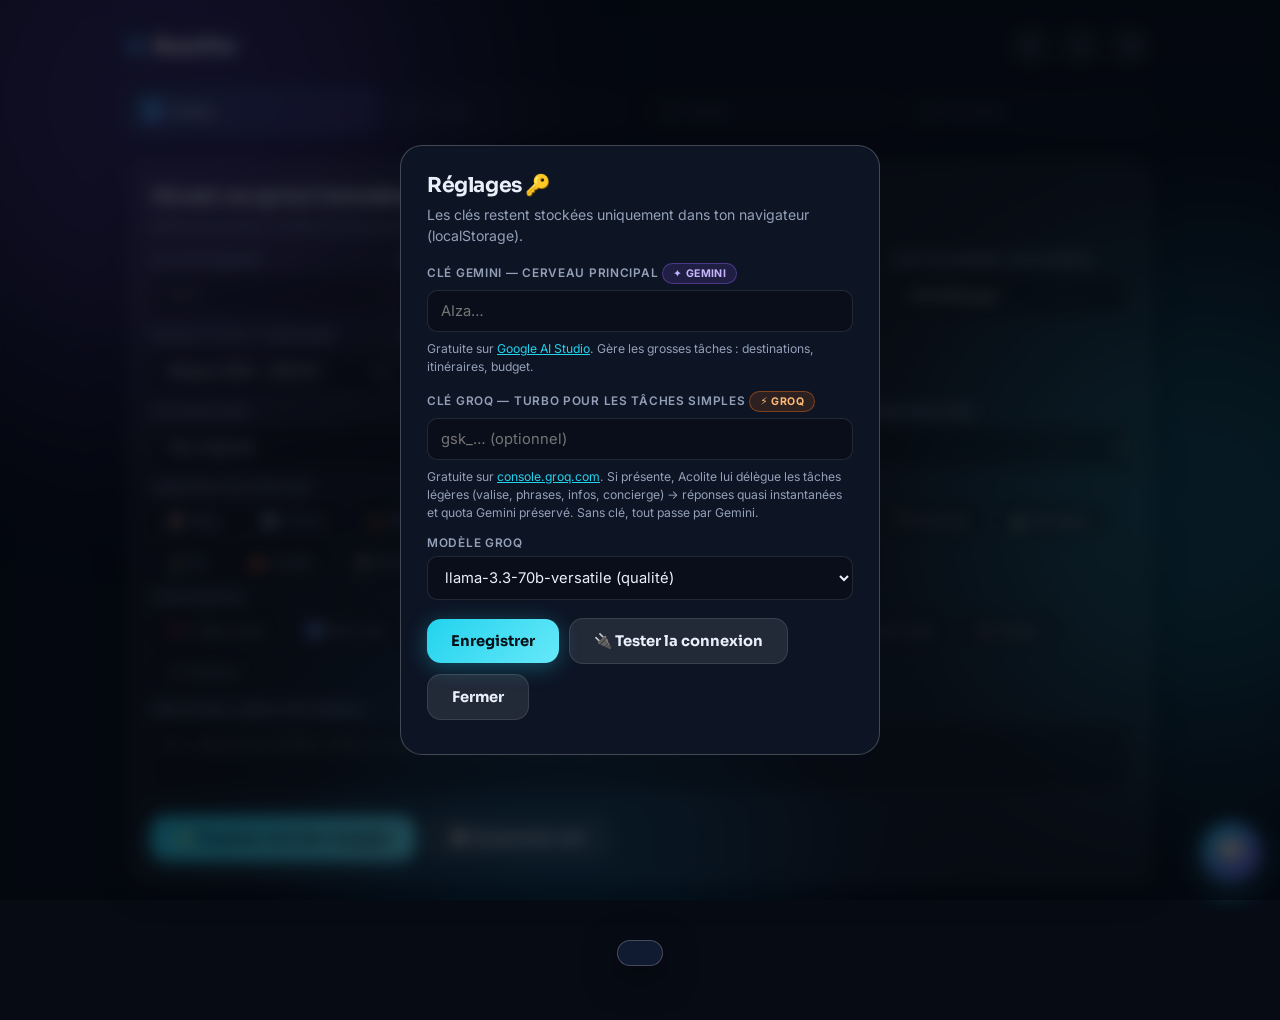
==== Index.html @ 82b7573c "Rename acolite.html to Index.html" ====
<!DOCTYPE html>
<html lang="fr">
<head>
<meta charset="UTF-8">
<meta name="viewport" content="width=device-width, initial-scale=1.0, viewport-fit=cover">
<title>Acolite — Ton copilote de voyage</title>
<link rel="preconnect" href="https://fonts.googleapis.com">
<link href="https://fonts.googleapis.com/css2?family=Sora:wght@400;600;700;800&family=Inter:wght@400;500;600&display=swap" rel="stylesheet">
<style>
:root{
  --bg:#070B14;
  --glass:rgba(255,255,255,.055);
  --glass-2:rgba(255,255,255,.09);
  --stroke:rgba(255,255,255,.11);
  --stroke-hi:rgba(255,255,255,.22);
  --txt:#EAF0FA;
  --txt-2:#93A0B8;
  --cyan:#22D3EE;
  --violet:#8B5CF6;
  --amber:#FBBF24;
  --ok:#34D399;
  --danger:#F87171;
  --groq:#F97316;
  --r-lg:22px;
  --r-md:16px;
  --r-sm:10px;
}
*{margin:0;padding:0;box-sizing:border-box}
html{scroll-behavior:smooth}
body{
  font-family:'Inter',system-ui,sans-serif;
  background:var(--bg);
  color:var(--txt);
  min-height:100vh;
  overflow-x:hidden;
  -webkit-font-smoothing:antialiased;
}
/* ===== Aurora background ===== */
.aurora{position:fixed;inset:0;z-index:-1;overflow:hidden;pointer-events:none}
.aurora .blob{position:absolute;border-radius:50%;filter:blur(110px);opacity:.32;animation:drift 26s ease-in-out infinite alternate}
.aurora .b1{width:560px;height:560px;background:var(--violet);top:-180px;left:-120px}
.aurora .b2{width:480px;height:480px;background:var(--cyan);top:30%;right:-160px;animation-delay:-8s}
.aurora .b3{width:420px;height:420px;background:#0EA5E9;bottom:-160px;left:28%;animation-delay:-15s}
@keyframes drift{0%{transform:translate(0,0) scale(1)}100%{transform:translate(70px,50px) scale(1.15)}}
@media (prefers-reduced-motion: reduce){
  .aurora .blob{animation:none}
  *{transition-duration:.01ms !important;animation-duration:.01ms !important}
}
/* ===== Layout ===== */
.wrap{max-width:1060px;margin:0 auto;padding:18px 18px 120px}
header{display:flex;align-items:center;justify-content:space-between;padding:8px 2px 22px;gap:10px;flex-wrap:wrap}
.logo{font-family:'Sora',sans-serif;font-weight:800;font-size:1.45rem;letter-spacing:-.02em;display:flex;align-items:center;gap:10px}
.logo .dot{width:12px;height:12px;border-radius:50%;background:linear-gradient(135deg,var(--cyan),var(--violet));box-shadow:0 0 16px var(--cyan)}
.logo span{background:linear-gradient(90deg,#fff,#B8C6E4);-webkit-background-clip:text;background-clip:text;color:transparent}
.icon-btn{
  background:var(--glass);border:1px solid var(--stroke);color:var(--txt-2);
  width:40px;height:40px;border-radius:12px;cursor:pointer;font-size:1.05rem;
  display:grid;place-items:center;transition:.2s;backdrop-filter:blur(12px);
}
.icon-btn:hover{border-color:var(--stroke-hi);color:var(--txt)}
/* ===== Steps nav ===== */
.steps{display:flex;gap:8px;margin-bottom:22px;overflow-x:auto;padding-bottom:4px;scrollbar-width:none}
.steps::-webkit-scrollbar{display:none}
.step{
  flex:1;min-width:118px;padding:11px 14px;border-radius:14px;cursor:pointer;
  background:var(--glass);border:1px solid var(--stroke);backdrop-filter:blur(14px);
  font-size:.82rem;font-weight:600;color:var(--txt-2);white-space:nowrap;
  display:flex;align-items:center;gap:8px;transition:.22s;user-select:none;
}
.step .n{
  width:22px;height:22px;border-radius:50%;display:grid;place-items:center;
  font-size:.7rem;background:rgba(255,255,255,.08);border:1px solid var(--stroke);flex-shrink:0;
}
.step.active{
  color:var(--txt);border-color:transparent;
  background:linear-gradient(135deg,rgba(34,211,238,.16),rgba(139,92,246,.16));
  box-shadow:inset 0 0 0 1px rgba(34,211,238,.35);
}
.step.active .n{background:linear-gradient(135deg,var(--cyan),var(--violet));border:none;color:#04101a;font-weight:800}
.step.locked{opacity:.42;cursor:not-allowed}
.step:not(.locked):not(.active):hover{border-color:var(--stroke-hi);color:var(--txt)}
/* ===== Glass card ===== */
.card{
  background:var(--glass);border:1px solid var(--stroke);border-radius:var(--r-lg);
  backdrop-filter:blur(18px);-webkit-backdrop-filter:blur(18px);
  padding:22px;margin-bottom:16px;
  box-shadow:0 8px 32px rgba(0,0,0,.28);
}
h1,h2,h3{font-family:'Sora',sans-serif;letter-spacing:-.02em}
h2{font-size:1.28rem;margin-bottom:6px}
h3{font-size:1rem}
.sub{color:var(--txt-2);font-size:.88rem;line-height:1.55;margin-bottom:16px}
/* ===== Form ===== */
.grid{display:grid;grid-template-columns:repeat(auto-fit,minmax(220px,1fr));gap:12px}
.grid.tight{grid-template-columns:repeat(auto-fit,minmax(160px,1fr))}
.field label{display:block;font-size:.74rem;font-weight:600;color:var(--txt-2);text-transform:uppercase;letter-spacing:.06em;margin-bottom:6px}
input,select,textarea{
  width:100%;background:rgba(0,0,0,.28);border:1px solid var(--stroke);border-radius:var(--r-sm);
  color:var(--txt);padding:11px 13px;font-size:.92rem;font-family:inherit;outline:none;transition:.2s;
}
input:focus,select:focus,textarea:focus{border-color:var(--cyan);box-shadow:0 0 0 3px rgba(34,211,238,.14)}
textarea{resize:vertical;min-height:70px}
select option{background:#0d1424}
.chips{display:flex;flex-wrap:wrap;gap:8px;margin-top:8px}
.chip{
  padding:8px 15px;border-radius:999px;font-size:.82rem;font-weight:500;cursor:pointer;
  background:rgba(0,0,0,.25);border:1px solid var(--stroke);color:var(--txt-2);transition:.18s;user-select:none;
}
.chip:hover{border-color:var(--stroke-hi);color:var(--txt)}
.chip.on{
  background:linear-gradient(135deg,rgba(34,211,238,.2),rgba(139,92,246,.2));
  border-color:rgba(34,211,238,.5);color:var(--txt);
}
.chip.on.warn{background:rgba(251,191,36,.14);border-color:rgba(251,191,36,.5)}
/* ===== Buttons ===== */
.btn{
  border:none;cursor:pointer;font-family:'Sora',sans-serif;font-weight:700;font-size:.92rem;
  padding:13px 24px;border-radius:14px;transition:.2s;display:inline-flex;align-items:center;gap:9px;
  color:#051018;background:linear-gradient(135deg,var(--cyan),#67E8F9);
  box-shadow:0 4px 22px rgba(34,211,238,.32);text-decoration:none;
}
.btn:hover{transform:translateY(-1px);box-shadow:0 8px 30px rgba(34,211,238,.42)}
.btn:disabled{opacity:.5;cursor:wait;transform:none}
.btn.ghost{background:var(--glass-2);color:var(--txt);box-shadow:none;border:1px solid var(--stroke)}
.btn.ghost:hover{border-color:var(--stroke-hi)}
.btn.sm{padding:9px 16px;font-size:.8rem;border-radius:11px}
.btn.violet{background:linear-gradient(135deg,var(--violet),#A78BFA);color:#0d0620;box-shadow:0 4px 22px rgba(139,92,246,.32)}
.row{display:flex;gap:10px;flex-wrap:wrap;align-items:center}
/* ===== Badges IA ===== */
.ai-badge{
  display:inline-flex;align-items:center;gap:5px;font-size:.66rem;font-weight:700;
  padding:3px 10px;border-radius:999px;letter-spacing:.04em;text-transform:uppercase;vertical-align:middle;
}
.ai-badge.gemini{background:rgba(139,92,246,.15);border:1px solid rgba(139,92,246,.4);color:#C4B5FD}
.ai-badge.groq{background:rgba(249,115,22,.13);border:1px solid rgba(249,115,22,.4);color:#FDBA74}
/* ===== Loader ===== */
.loader{display:flex;align-items:center;gap:14px;padding:26px 8px;color:var(--txt-2);font-size:.9rem}
.orbit{width:34px;height:34px;position:relative;flex-shrink:0}
.orbit::before,.orbit::after{content:'';position:absolute;inset:0;border-radius:50%;border:2px solid transparent}
.orbit::before{border-top-color:var(--cyan);animation:spin 1s linear infinite}
.orbit::after{border-bottom-color:var(--violet);animation:spin 1.6s linear infinite reverse}
@keyframes spin{to{transform:rotate(360deg)}}
/* ===== Destination cards ===== */
.dest-grid{display:grid;grid-template-columns:repeat(auto-fill,minmax(280px,1fr));gap:14px}
.dest{
  background:var(--glass);border:1px solid var(--stroke);border-radius:var(--r-lg);
  padding:20px;cursor:pointer;transition:.22s;position:relative;overflow:hidden;
  backdrop-filter:blur(16px);animation:pop .4s ease both;
}
.dest:nth-child(2){animation-delay:.06s}.dest:nth-child(3){animation-delay:.12s}.dest:nth-child(4){animation-delay:.18s}
.dest:nth-child(5){animation-delay:.24s}.dest:nth-child(6){animation-delay:.3s}
@keyframes pop{from{opacity:0;transform:translateY(14px)}to{opacity:1;transform:none}}
.dest:hover{border-color:rgba(34,211,238,.5);transform:translateY(-3px);box-shadow:0 14px 38px rgba(0,0,0,.4)}
.dest .flag{font-size:1.9rem;margin-bottom:8px}
.dest h3{font-size:1.12rem;margin-bottom:2px}
.dest .country{font-size:.78rem;color:var(--txt-2);margin-bottom:10px}
.dest p{font-size:.85rem;color:var(--txt-2);line-height:1.55;margin-bottom:12px}
.tags{display:flex;flex-wrap:wrap;gap:6px;margin-bottom:12px}
.tag{font-size:.68rem;font-weight:600;padding:4px 10px;border-radius:999px;background:rgba(139,92,246,.16);border:1px solid rgba(139,92,246,.3);color:#C4B5FD}
.tag.money{background:rgba(251,191,36,.13);border-color:rgba(251,191,36,.3);color:var(--amber)}
.tag.cyan{background:rgba(34,211,238,.12);border-color:rgba(34,211,238,.3);color:#67E8F9}
.dest .pick{font-size:.8rem;font-weight:700;color:var(--cyan);font-family:'Sora',sans-serif}
/* ===== Boarding pass ===== */
.pass{
  position:relative;border-radius:var(--r-lg);overflow:hidden;margin-bottom:18px;
  background:linear-gradient(120deg,rgba(34,211,238,.14),rgba(139,92,246,.16) 60%,rgba(251,191,36,.1));
  border:1px solid var(--stroke-hi);backdrop-filter:blur(18px);
}
.pass-in{padding:20px 22px;display:flex;justify-content:space-between;align-items:center;gap:14px;flex-wrap:wrap}
.pass .route{font-family:'Sora',sans-serif;font-weight:800;font-size:1.5rem;display:flex;align-items:center;gap:14px;letter-spacing:-.02em}
.pass .route .plane{font-size:1rem;color:var(--cyan);animation:fly 3s ease-in-out infinite}
@keyframes fly{0%,100%{transform:translateX(0)}50%{transform:translateX(7px)}}
.pass .meta{font-size:.78rem;color:var(--txt-2);margin-top:4px}
.pass .tear{
  border-top:2px dashed rgba(255,255,255,.18);position:relative;padding:10px 22px;
  font-size:.75rem;color:var(--txt-2);display:flex;justify-content:space-between;gap:10px;flex-wrap:wrap;
}
.pass .tear::before,.pass .tear::after{content:'';position:absolute;top:-11px;width:22px;height:22px;border-radius:50%;background:var(--bg)}
.pass .tear::before{left:-11px}.pass .tear::after{right:-11px}
.barcode{display:flex;gap:2px;align-items:center}
.barcode i{display:block;width:2px;background:rgba(255,255,255,.45);height:14px}
.barcode i:nth-child(2n){height:9px}.barcode i:nth-child(3n){height:16px}
/* ===== Toggle ===== */
.toggle{display:inline-flex;background:rgba(0,0,0,.3);border:1px solid var(--stroke);border-radius:14px;padding:4px;gap:4px;margin-bottom:16px;flex-wrap:wrap}
.toggle button{
  border:none;background:transparent;color:var(--txt-2);font-family:'Sora',sans-serif;font-weight:600;
  font-size:.85rem;padding:9px 20px;border-radius:10px;cursor:pointer;transition:.2s;
}
.toggle button.on{background:linear-gradient(135deg,var(--cyan),var(--violet));color:#051018}
/* ===== Timeline ===== */
.timeline{position:relative;padding-left:26px}
.timeline::before{content:'';position:absolute;left:8px;top:6px;bottom:6px;width:2px;background:linear-gradient(var(--cyan),var(--violet))}
.tl-item{position:relative;padding:0 0 20px 14px;animation:pop .35s ease both}
.tl-item::before{
  content:'';position:absolute;left:-24px;top:5px;width:13px;height:13px;border-radius:50%;
  background:var(--bg);border:3px solid var(--cyan);
}
.tl-item:nth-child(2n)::before{border-color:var(--violet)}
.tl-time{font-family:'Sora',sans-serif;font-weight:700;font-size:.82rem;color:var(--cyan)}
.tl-item:nth-child(2n) .tl-time{color:#A78BFA}
.tl-title{font-weight:600;font-size:.98rem;margin:3px 0 4px}
.tl-desc{font-size:.85rem;color:var(--txt-2);line-height:1.55}
.tl-loc{
  display:inline-flex;align-items:center;gap:5px;margin-top:7px;font-size:.76rem;font-weight:600;
  color:var(--amber);cursor:pointer;background:rgba(251,191,36,.09);border:1px solid rgba(251,191,36,.25);
  padding:4px 11px;border-radius:999px;transition:.18s;text-decoration:none;
}
.tl-loc:hover{background:rgba(251,191,36,.18)}
/* ===== Lists ===== */
.item{
  display:flex;gap:14px;padding:15px;border-radius:var(--r-md);background:rgba(0,0,0,.2);
  border:1px solid var(--stroke);margin-bottom:10px;align-items:flex-start;animation:pop .35s ease both;
}
.item .emo{font-size:1.5rem;flex-shrink:0;margin-top:2px}
.item h4{font-size:.95rem;font-weight:600;margin-bottom:3px;font-family:'Sora',sans-serif}
.item p{font-size:.83rem;color:var(--txt-2);line-height:1.55}
.item .side{margin-left:auto;text-align:right;flex-shrink:0}
/* ===== Checklist valise ===== */
.check{
  display:flex;align-items:center;gap:11px;padding:10px 13px;border-radius:var(--r-sm);
  background:rgba(0,0,0,.2);border:1px solid var(--stroke);margin-bottom:7px;cursor:pointer;
  font-size:.88rem;transition:.18s;user-select:none;
}
.check:hover{border-color:var(--stroke-hi)}
.check .box{
  width:20px;height:20px;border-radius:6px;border:2px solid var(--stroke-hi);flex-shrink:0;
  display:grid;place-items:center;font-size:.7rem;color:#051018;transition:.18s;
}
.check.done .box{background:linear-gradient(135deg,var(--ok),#6EE7B7);border-color:transparent}
.check.done{opacity:.55}
.check.done span{text-decoration:line-through}
.progress{height:8px;border-radius:99px;background:rgba(0,0,0,.35);border:1px solid var(--stroke);overflow:hidden;margin:8px 0 16px}
.progress i{display:block;height:100%;background:linear-gradient(90deg,var(--cyan),var(--ok));transition:width .3s;border-radius:99px}
/* ===== Phrases ===== */
.phrase{
  padding:13px 15px;border-radius:var(--r-md);background:rgba(0,0,0,.2);border:1px solid var(--stroke);
  margin-bottom:9px;animation:pop .3s ease both;
}
.phrase .fr{font-size:.8rem;color:var(--txt-2);margin-bottom:3px}
.phrase .loc{font-family:'Sora',sans-serif;font-weight:700;font-size:1rem;color:var(--cyan)}
.phrase .pron{font-size:.78rem;color:var(--amber);font-style:italic;margin-top:2px}
/* ===== Budget ===== */
.bud-bar{display:flex;height:16px;border-radius:99px;overflow:hidden;border:1px solid var(--stroke);margin:12px 0 8px}
.bud-bar i{display:block;height:100%}
.legend{display:flex;flex-wrap:wrap;gap:12px;font-size:.76rem;color:var(--txt-2);margin-bottom:14px}
.legend b{color:var(--txt)}
.legend .sw{display:inline-block;width:10px;height:10px;border-radius:3px;margin-right:5px;vertical-align:middle}
.spend-total{font-family:'Sora',sans-serif;font-weight:800;font-size:1.6rem;background:linear-gradient(90deg,var(--cyan),var(--violet));-webkit-background-clip:text;background-clip:text;color:transparent}
.spend-del{margin-left:auto;color:var(--danger);cursor:pointer;font-size:1rem;opacity:.6;flex-shrink:0}
.spend-del:hover{opacity:1}
/* ===== Accordion (semaine) ===== */
.acc{border:1px solid var(--stroke);border-radius:var(--r-md);margin-bottom:10px;overflow:hidden;background:rgba(0,0,0,.18)}
.acc-head{
  padding:14px 17px;cursor:pointer;display:flex;align-items:center;gap:10px;font-family:'Sora',sans-serif;
  font-weight:700;font-size:.93rem;user-select:none;transition:.2s;
}
.acc-head:hover{background:rgba(255,255,255,.04)}
.acc-head .arr{margin-left:auto;transition:.25s;color:var(--txt-2)}
.acc.open .acc-head .arr{transform:rotate(90deg)}
.acc-body{display:none;padding:6px 17px 16px}
.acc.open .acc-body{display:block}
/* ===== Map ===== */
.map-box{border-radius:var(--r-lg);overflow:hidden;border:1px solid var(--stroke);height:380px;background:#0b1220}
.map-box iframe{width:100%;height:100%;border:0;filter:saturate(.9) contrast(1.02)}
/* ===== Sub-tabs ===== */
.subtabs{display:flex;gap:8px;flex-wrap:wrap;margin-bottom:18px}
.subtab{
  padding:9px 17px;border-radius:999px;font-size:.83rem;font-weight:600;cursor:pointer;
  background:var(--glass);border:1px solid var(--stroke);color:var(--txt-2);transition:.2s;user-select:none;
}
.subtab.on{background:linear-gradient(135deg,rgba(34,211,238,.2),rgba(139,92,246,.2));border-color:rgba(34,211,238,.45);color:var(--txt)}
/* ===== Modal ===== */
.overlay{position:fixed;inset:0;background:rgba(3,6,14,.7);backdrop-filter:blur(8px);display:none;place-items:center;z-index:50;padding:18px}
.overlay.show{display:grid}
.modal{width:min(480px,100%);background:#0D1424;border:1px solid var(--stroke-hi);border-radius:var(--r-lg);padding:26px;animation:pop .3s ease;max-height:88vh;overflow-y:auto}
.modal a{color:var(--cyan)}
/* ===== Concierge chat ===== */
.fab{
  position:fixed;right:20px;bottom:20px;z-index:40;width:58px;height:58px;border-radius:50%;
  border:none;cursor:pointer;font-size:1.5rem;color:#051018;
  background:linear-gradient(135deg,var(--cyan),var(--violet));
  box-shadow:0 8px 30px rgba(34,211,238,.45);transition:.2s;
}
.fab:hover{transform:scale(1.08)}
.chatbox{
  position:fixed;right:16px;bottom:90px;z-index:45;width:min(380px,calc(100vw - 32px));
  height:min(520px,70vh);display:none;flex-direction:column;
  background:#0C1322;border:1px solid var(--stroke-hi);border-radius:var(--r-lg);
  box-shadow:0 20px 60px rgba(0,0,0,.6);overflow:hidden;animation:pop .25s ease;
}
.chatbox.show{display:flex}
.chat-head{padding:14px 17px;border-bottom:1px solid var(--stroke);display:flex;align-items:center;gap:10px;font-family:'Sora',sans-serif;font-weight:700;font-size:.95rem}
.chat-head .x{margin-left:auto;cursor:pointer;color:var(--txt-2);font-size:1.1rem}
.chat-log{flex:1;overflow-y:auto;padding:15px;display:flex;flex-direction:column;gap:10px}
.msg{max-width:85%;padding:10px 14px;border-radius:15px;font-size:.86rem;line-height:1.5;white-space:pre-wrap;animation:pop .25s ease}
.msg.me{align-self:flex-end;background:linear-gradient(135deg,rgba(34,211,238,.25),rgba(139,92,246,.25));border:1px solid rgba(34,211,238,.35);border-bottom-right-radius:4px}
.msg.ai{align-self:flex-start;background:rgba(255,255,255,.06);border:1px solid var(--stroke);border-bottom-left-radius:4px;color:#D7E0F0}
.chat-in{display:flex;gap:8px;padding:11px;border-top:1px solid var(--stroke)}
.chat-in input{flex:1}
.chat-in button{width:46px;border-radius:12px;border:none;cursor:pointer;font-size:1.05rem;background:linear-gradient(135deg,var(--cyan),var(--violet));color:#051018}
/* ===== Toast ===== */
#toast{
  position:fixed;bottom:24px;left:50%;transform:translateX(-50%) translateY(90px);z-index:60;
  background:#101a30;border:1px solid var(--stroke-hi);padding:12px 22px;border-radius:14px;
  font-size:.86rem;transition:.3s;box-shadow:0 10px 34px rgba(0,0,0,.5);max-width:90vw;
}
#toast.show{transform:translateX(-50%) translateY(0)}
.hidden{display:none !important}
.view{animation:pop .3s ease}
.divider{height:1px;background:var(--stroke);margin:18px 0}
.hint{font-size:.76rem;color:var(--txt-2);margin-top:8px;line-height:1.5}
.err{color:var(--danger);font-size:.84rem;padding:12px;border:1px solid rgba(248,113,113,.3);background:rgba(248,113,113,.07);border-radius:var(--r-sm)}
@media(max-width:640px){
  .card{padding:17px}
  .pass .route{font-size:1.15rem}
  .map-box{height:300px}
}
</style>
</head>
<body>

<div class="aurora"><div class="blob b1"></div><div class="blob b2"></div><div class="blob b3"></div></div>

<div class="wrap">
  <header>
    <div class="logo"><div class="dot"></div><span>Acolite</span></div>
    <div class="row">
      <button class="icon-btn" id="btnExport" title="Exporter le voyage (.md)">⬇</button>
      <button class="icon-btn" id="btnReset" title="Nouveau voyage">↺</button>
      <button class="icon-btn" id="btnKey" title="Clés API & réglages">⚙</button>
    </div>
  </header>

  <nav class="steps">
    <div class="step active" data-step="1"><span class="n">1</span>Envies</div>
    <div class="step locked" data-step="2"><span class="n">2</span>Y aller</div>
    <div class="step locked" data-step="3"><span class="n">3</span>Dormir</div>
    <div class="step locked" data-step="4"><span class="n">4</span>Sur place</div>
  </nav>

  <!-- ================= VUE 1 : ENVIES ================= -->
  <section class="view" id="view1">
    <div class="card">
      <h2>Où est-ce qu'on t'emmène ? 🌍</h2>
      <p class="sub">Décris tes envies, Acolite te propose des destinations sur mesure — puis t'aide à affiner.</p>
      <div class="grid">
        <div class="field"><label>Ville de départ</label><input id="fFrom" placeholder="Paris" autocomplete="off"></div>
        <div class="field"><label>Durée</label>
          <select id="fDays">
            <option value="un week-end (2-3 jours)">Week-end (2-3 j)</option>
            <option value="une semaine" selected>1 semaine</option>
            <option value="deux semaines">2 semaines</option>
            <option value="trois semaines ou plus">3 semaines +</option>
          </select>
        </div>
        <div class="field"><label>Période</label><input id="fWhen" placeholder="août 2026, vacances de la Toussaint…"></div>
        <div class="field"><label>Date de départ (optionnel)</label><input id="fDepart" type="date"></div>
        <div class="field"><label>Budget total / personne</label>
          <select id="fBudget">
            <option value="petit budget (moins de 500€)">Petit (&lt; 500 €)</option>
            <option value="budget moyen (500-1200€)" selected>Moyen (500 – 1200 €)</option>
            <option value="budget confortable (1200-2500€)">Confort (1200 – 2500 €)</option>
            <option value="budget élevé (2500€ et plus)">Élevé (2500 € +)</option>
          </select>
        </div>
        <div class="field"><label>Avec qui</label>
          <select id="fWho">
            <option>Solo</option><option selected>En couple</option><option>Entre amis</option><option>En famille (avec enfants)</option><option>Avec animal de compagnie</option>
          </select>
        </div>
      </div>
      <div class="grid tight" style="margin-top:12px">
        <div class="field"><label>Distance max</label>
          <select id="fDist">
            <option value="">Peu importe</option>
            <option value="moins de 2h d'avion ou 5h de voiture">&lt; 2h de vol</option>
            <option value="moins de 4h d'avion">&lt; 4h de vol</option>
            <option value="Europe uniquement">Europe only</option>
            <option value="long courrier accepté">Long courrier OK</option>
          </select>
        </div>
        <div class="field"><label>Propositions</label>
          <select id="fCount"><option>4</option><option>6</option><option>8</option></select>
        </div>
        <div class="field"><label>Style de destinations</label>
          <select id="fStyle">
            <option value="">Mixte</option>
            <option value="uniquement des grands classiques incontournables">Grands classiques</option>
            <option value="uniquement des pépites méconnues hors des sentiers battus">Pépites méconnues</option>
            <option value="un mix moitié classiques moitié pépites">Moitié / moitié</option>
          </select>
        </div>
      </div>
      <div class="field" style="margin-top:12px"><label>Ambiance recherchée</label>
        <div class="chips" id="vibes">
          <div class="chip" data-v="plage & soleil">🏖️ Plage</div>
          <div class="chip" data-v="culture & musées">🏛️ Culture</div>
          <div class="chip" data-v="nature & randonnée">🥾 Nature</div>
          <div class="chip" data-v="gastronomie">🍜 Gastronomie</div>
          <div class="chip" data-v="fête & vie nocturne">🎉 Fête</div>
          <div class="chip" data-v="détente & bien-être">🧘 Détente</div>
          <div class="chip" data-v="ville & shopping">🏙️ Ville</div>
          <div class="chip" data-v="aventure & sensations">🪂 Aventure</div>
          <div class="chip" data-v="montagne & ski">🏔️ Montagne</div>
          <div class="chip" data-v="îles & lagons">🏝️ Îles</div>
          <div class="chip" data-v="lieux insolites">🎪 Insolite</div>
          <div class="chip" data-v="spots photogéniques / instagram">📸 Photo</div>
          <div class="chip" data-v="road trip / van">🚐 Road trip</div>
          <div class="chip" data-v="histoire & vieilles pierres">🏰 Histoire</div>
        </div>
      </div>
      <div class="field" style="margin-top:12px"><label>Contraintes</label>
        <div class="chips" id="limits">
          <div class="chip" data-v="sans prendre l'avion">🚫✈️ Sans avion</div>
          <div class="chip" data-v="sans visa nécessaire pour un français">🛂 Sans visa</div>
          <div class="chip" data-v="destination sûre et tranquille">🛡️ Sécurité max</div>
          <div class="chip" data-v="accessible PMR / mobilité réduite">♿ Accessible</div>
          <div class="chip" data-v="options végétariennes faciles">🌱 Végé-friendly</div>
          <div class="chip" data-v="éviter les grosses foules touristiques">😌 Peu de foule</div>
          <div class="chip" data-v="climat chaud garanti">🌡️ Chaleur</div>
          <div class="chip" data-v="climat frais">❄️ Fraîcheur</div>
        </div>
      </div>
      <div class="field" style="margin-top:14px"><label>Précisions libres (optionnel)</label>
        <textarea id="fFree" placeholder="Ex : j'adore les vieilles villes, je veux pouvoir me baigner, max 3h d'avion…"></textarea>
      </div>
      <div class="row" style="margin-top:18px">
        <button class="btn" id="btnGo">✨ Propose-moi des voyages</button>
        <button class="btn ghost" id="btnLucky">🎲 Surprends-moi</button>
      </div>
    </div>

    <div id="zoneResults"></div>
  </section>

  <!-- ================= VUE 2 : Y ALLER ================= -->
  <section class="view hidden" id="view2">
    <div id="passSlot"></div>
    <div class="card">
      <h2>Comment tu y vas ? 🛫</h2>
      <p class="sub">Choisis ton mode de transport, Acolite te briefe et te prépare la recherche.</p>
      <div class="toggle">
        <button id="tgPlane" class="on">✈️ Avion</button>
        <button id="tgCar">🚗 Voiture</button>
        <button id="tgTrain">🚆 Train</button>
      </div>
      <div id="zoneTransport"><div class="loader"><div class="orbit"></div>Analyse du meilleur trajet…</div></div>
    </div>
  </section>

  <!-- ================= VUE 3 : DORMIR ================= -->
  <section class="view hidden" id="view3">
    <div id="passSlot3"></div>
    <div class="card">
      <h2>Où poser tes valises ? 🏨</h2>
      <p class="sub">Les meilleurs quartiers selon ton profil, avec la recherche pré-remplie sur Booking, Airbnb et Hostelworld.</p>
      <div class="grid tight" style="margin-bottom:14px">
        <div class="field"><label>Type préféré</label>
          <select id="stayType">
            <option value="">Ouvert à tout</option><option>Hôtel</option><option>Appartement</option><option>Auberge de jeunesse</option><option>Maison / villa</option><option>Hébergement insolite</option>
          </select>
        </div>
        <div class="field"><label>Priorité</label>
          <select id="stayPrio">
            <option value="">Équilibré</option><option>Le moins cher</option><option>Le plus central</option><option>Le plus calme</option><option>Le plus charmant</option>
          </select>
        </div>
        <div class="field" style="align-self:end"><button class="btn sm violet" id="btnStayGo" style="width:100%">🔄 Relancer avec ces critères</button></div>
      </div>
      <div id="zoneStay"><div class="loader"><div class="orbit"></div>Repérage des meilleurs quartiers…</div></div>
    </div>
  </section>

  <!-- ================= VUE 4 : SUR PLACE ================= -->
  <section class="view hidden" id="view4">
    <div id="passSlot4"></div>
    <div class="subtabs">
      <div class="subtab on" data-t="iti">🗓️ Itinéraire</div>
      <div class="subtab" data-t="food">🍽️ Restos</div>
      <div class="subtab" data-t="shop">🛒 Courses</div>
      <div class="subtab" data-t="spec">🥘 Spécialités</div>
      <div class="subtab" data-t="bag">🎒 Valise</div>
      <div class="subtab" data-t="talk">🗣️ Phrases</div>
      <div class="subtab" data-t="bud">💶 Budget</div>
      <div class="subtab" data-t="info">🛟 Infos utiles</div>
      <div class="subtab" data-t="act">🎡 Activités</div>
      <div class="subtab" data-t="tools">🧰 Outils</div>
      <div class="subtab" data-t="note">📝 Carnet</div>
    </div>

    <div class="card" id="pIti">
      <h2>Ton programme</h2>
      <p class="sub">Acolite construit un emploi du temps réaliste : visites, pauses, déplacements.</p>
      <div class="grid tight" style="margin-bottom:12px">
        <div class="field"><label>Jour n°</label><select id="itiDay"></select></div>
        <div class="field"><label>Rythme</label>
          <select id="itiPace"><option>Tranquille</option><option selected>Équilibré</option><option>Intensif</option></select>
        </div>
        <div class="field"><label>Début</label>
          <select id="itiStart"><option>08:00</option><option selected>09:00</option><option>10:00</option><option>11:00</option></select>
        </div>
        <div class="field"><label>Fin</label>
          <select id="itiEnd"><option>18:00</option><option>20:00</option><option selected>22:00</option><option>Minuit et +</option></select>
        </div>
        <div class="field"><label>Déplacements</label>
          <select id="itiMove"><option selected>À pied + transports</option><option>Uniquement à pied</option><option>Voiture / scooter</option><option>Vélo</option></select>
        </div>
        <div class="field"><label>Envie du jour</label><input id="itiWish" placeholder="musées, plage, marché…"></div>
      </div>
      <div class="row">
        <button class="btn violet" id="btnIti">🗓️ Génère ce jour</button>
        <button class="btn ghost" id="btnItiAll">📆 Tout le séjour d'un coup</button>
      </div>
      <div id="zoneIti" style="margin-top:18px"></div>
      <div id="zoneItiAll" style="margin-top:10px"></div>
    </div>

    <div class="card hidden" id="pFood">
      <h2>Les meilleures tables</h2>
      <p class="sub">Sélection de restos incontournables, du bistrot local à la belle adresse.</p>
      <div class="grid tight" style="margin-bottom:12px">
        <div class="field"><label>Budget</label>
          <select id="foodBud"><option value="">Tous prix</option><option value="petit budget / street food">€ Street food</option><option value="budget moyen">€€ Moyen</option><option value="belle table gastronomique">€€€ Gastro</option></select>
        </div>
        <div class="field"><label>Envie</label>
          <select id="foodType"><option value="">Cuisine locale</option><option value="poisson et fruits de mer">🐟 Poisson</option><option value="viande / grillades">🥩 Viande</option><option value="végétarien">🌱 Végé</option><option value="brunch / café">🥐 Brunch</option><option value="rooftop / belle vue">🌇 Vue</option></select>
        </div>
        <div class="field" style="align-self:end"><button class="btn sm violet" id="btnFoodGo" style="width:100%">🔄 Nouvelle sélection</button></div>
      </div>
      <div id="zoneFood"><div class="loader"><div class="orbit"></div>Dégustation en cours…</div></div>
    </div>

    <div class="card hidden" id="pShop">
      <h2>Faire ses courses malin</h2>
      <p class="sub">Supermarchés, marchés locaux et bons plans pour manger sans exploser le budget.</p>
      <div id="zoneShop"><div class="loader"><div class="orbit"></div>Repérage des supermarchés…</div></div>
    </div>

    <div class="card hidden" id="pSpec">
      <h2>Spécialités locales</h2>
      <p class="sub">Ce qu'il faut absolument goûter — et les pièges à touristes à éviter.</p>
      <div id="zoneSpec"><div class="loader"><div class="orbit"></div>Enquête gourmande…</div></div>
    </div>

    <div class="card hidden" id="pBag">
      <h2>Ta valise <span class="ai-badge groq" id="bagBadge" style="display:none">⚡ Groq</span></h2>
      <p class="sub">Checklist adaptée à la destination, la saison et ton profil. Coche au fur et à mesure — c'est sauvegardé.</p>
      <div class="progress"><i id="bagProg" style="width:0%"></i></div>
      <div id="zoneBag"><div class="loader"><div class="orbit"></div>Préparation de ta checklist…</div></div>
    </div>

    <div class="card hidden" id="pTalk">
      <h2>Kit de survie linguistique <span class="ai-badge groq" id="talkBadge" style="display:none">⚡ Groq</span></h2>
      <p class="sub">Les phrases essentielles dans la langue locale, avec la prononciation à la française.</p>
      <div id="zoneTalk"><div class="loader"><div class="orbit"></div>Traduction en cours…</div></div>
    </div>

    <div class="card hidden" id="pBud">
      <h2>Budget du séjour</h2>
      <p class="sub">Estimation détaillée par poste + suivi de tes dépenses réelles sur place.</p>
      <div id="zoneBud"><div class="loader"><div class="orbit"></div>Calcul du budget…</div></div>
      <div class="divider"></div>
      <h3 style="margin-bottom:10px">💳 Mes dépenses réelles</h3>
      <div class="row" style="margin-bottom:12px">
        <input id="spLabel" placeholder="Resto du midi…" style="flex:2;min-width:140px">
        <input id="spAmount" type="number" placeholder="€" style="flex:1;min-width:80px" step="0.01" min="0">
        <button class="btn sm" id="btnSpend">＋ Ajouter</button>
      </div>
      <div id="zoneSpends"></div>
    </div>

    <div class="card hidden" id="pInfo">
      <h2>Infos pratiques <span class="ai-badge groq" id="infoBadge" style="display:none">⚡ Groq</span></h2>
      <p class="sub">Formalités, santé, sécurité, argent, prises électriques — tout ce qu'il faut savoir avant de partir.</p>
      <div id="zoneInfo"><div class="loader"><div class="orbit"></div>Vérification des formalités…</div></div>
    </div>

    <div class="card hidden" id="pAct">
      <h2>Activités & expériences</h2>
      <p class="sub">Le top des choses à faire sur place, avec les billets à réserver et les meilleurs spots photo.</p>
      <div id="zoneAct"><div class="loader"><div class="orbit"></div>Repérage des meilleures activités…</div></div>
      <div class="divider"></div>
      <h3 style="margin-bottom:10px">Réserver & s'équiper 🎫</h3>
      <div class="row" id="actLinks"></div>
    </div>

    <div class="card hidden" id="pTools">
      <h2>Boîte à outils du voyageur 🧰</h2>
      <p class="sub">Météo réelle, heure locale, devises, traducteur express — tout ce qui sert en voyage.</p>

      <h3 style="margin-bottom:8px">🌤️ Météo sur place — 7 jours <span class="tag cyan" style="margin-left:6px">Open-Meteo · données réelles</span></h3>
      <div id="zoneMeteo"><div class="loader"><div class="orbit"></div>Consultation du ciel…</div></div>

      <div class="divider"></div>
      <h3 style="margin-bottom:8px">🕐 Heure locale & décalage</h3>
      <div id="zoneTime" class="item"><div class="emo">🕐</div><p style="margin-top:4px">Chargement…</p></div>

      <div class="divider"></div>
      <h3 style="margin-bottom:8px">💱 Convertisseur de devises <span class="tag cyan" style="margin-left:6px">taux BCE en direct</span></h3>
      <div id="zoneCur"><div class="loader"><div class="orbit"></div>Récupération du taux…</div></div>

      <div class="divider"></div>
      <h3 style="margin-bottom:8px">🈶 Traducteur express <span class="ai-badge groq" id="trBadge" style="display:none">⚡ Groq</span></h3>
      <div class="row" style="margin-bottom:10px">
        <input id="trInp" placeholder="Écris une phrase en français…" style="flex:1;min-width:180px">
        <button class="btn sm" id="btnTr">Traduire →</button>
      </div>
      <div id="zoneTr"></div>

      <div class="divider"></div>
      <h3 style="margin-bottom:8px">⏳ Compte à rebours</h3>
      <div id="zoneCount" class="item"><div class="emo">🎉</div><p style="margin-top:4px">Renseigne ta date de départ à l'étape 1 pour lancer le compte à rebours.</p></div>
    </div>

    <div class="card hidden" id="pNote">
      <h2>Carnet de voyage 📝</h2>
      <p class="sub">Tes notes et tes réservations, sauvegardées en local.</p>
      <h3 style="margin-bottom:8px">Notes libres</h3>
      <textarea id="noteArea" placeholder="Idées, adresses données par des locaux, choses à ne pas oublier…" style="min-height:120px"></textarea>
      <p class="hint" id="noteSaved">Sauvegarde automatique.</p>
      <div class="divider"></div>
      <h3 style="margin-bottom:10px">Mes réservations 📎</h3>
      <div class="grid tight" style="margin-bottom:12px">
        <div class="field"><label>Type</label>
          <select id="resType"><option>✈️ Vol</option><option>🏨 Logement</option><option>🎡 Activité</option><option>🚗 Voiture</option><option>📄 Autre</option></select>
        </div>
        <div class="field"><label>Référence / description</label><input id="resRef" placeholder="N° résa, nom de l'hôtel…"></div>
        <div class="field"><label>Lien (optionnel)</label><input id="resLink" placeholder="https://…"></div>
      </div>
      <button class="btn sm" id="btnRes">＋ Ajouter la réservation</button>
      <div id="zoneRes" style="margin-top:14px"></div>
    </div>

    <div class="card">
      <h3 style="margin-bottom:10px">📍 Carte</h3>
      <div class="map-box"><iframe id="mapFrame" loading="lazy" referrerpolicy="no-referrer-when-downgrade"></iframe></div>
    </div>
  </section>
</div>

<!-- ===== Concierge ===== -->
<button class="fab" id="fabChat" title="Concierge Acolite">💬</button>
<div class="chatbox" id="chatBox">
  <div class="chat-head">🤵 Concierge <span class="ai-badge groq" id="chatBadge">⚡ Groq</span><span class="x" id="chatClose">✕</span></div>
  <div class="chat-log" id="chatLog"></div>
  <div class="chat-in">
    <input id="chatInp" placeholder="Pose ta question…" autocomplete="off">
    <button id="chatSend">➤</button>
  </div>
</div>

<!-- ===== Modal réglages ===== -->
<div class="overlay" id="ovKey">
  <div class="modal">
    <h2 style="margin-bottom:6px">Réglages 🔑</h2>
    <p class="sub">Les clés restent stockées uniquement dans ton navigateur (localStorage).</p>
    <div class="field"><label>Clé Gemini — cerveau principal <span class="ai-badge gemini">✦ Gemini</span></label>
      <input id="inpKey" type="password" placeholder="AIza…">
      <p class="hint">Gratuite sur <a href="https://aistudio.google.com/apikey" target="_blank" rel="noopener">Google AI Studio</a>. Gère les grosses tâches : destinations, itinéraires, budget.</p>
    </div>
    <div class="field" style="margin-top:14px"><label>Clé Groq — turbo pour les tâches simples <span class="ai-badge groq">⚡ Groq</span></label>
      <input id="inpGroq" type="password" placeholder="gsk_… (optionnel)">
      <p class="hint">Gratuite sur <a href="https://console.groq.com/keys" target="_blank" rel="noopener">console.groq.com</a>. Si présente, Acolite lui délègue les tâches légères (valise, phrases, infos, concierge) → réponses quasi instantanées et quota Gemini préservé. Sans clé, tout passe par Gemini.</p>
    </div>
    <div class="field" style="margin-top:14px"><label>Modèle Groq</label>
      <select id="inpGroqModel">
        <option value="llama-3.3-70b-versatile" selected>llama-3.3-70b-versatile (qualité)</option>
        <option value="llama-3.1-8b-instant">llama-3.1-8b-instant (ultra rapide)</option>
      </select>
    </div>
    <div class="row" style="margin-top:18px">
      <button class="btn" id="btnSaveKey">Enregistrer</button>
      <button class="btn ghost" id="btnTestKey">🔌 Tester la connexion</button>
      <button class="btn ghost" id="btnCloseKey">Fermer</button>
    </div>
    <p class="hint" id="testResult"></p>
  </div>
</div>

<div id="toast"></div>

<script>
/* ============================================================
   ACOLITE v2 — copilote de voyage dual-AI
   ✦ Gemini = tâches lourdes (destinations, itinéraires, budget…)
   ⚡ Groq   = tâches simples déléguées (valise, phrases, infos, concierge)
   Fichier unique · zéro backend · localStorage
============================================================ */
const LS_GEM   = 'acolite_gemini_key';
const LS_GEMM  = 'acolite_gem_model';   // modèle Gemini auto-détecté
const LS_GROQ  = 'acolite_groq_key';
const LS_GROQM = 'acolite_groq_model';
const LS_TRIP  = 'acolite_trip_v2';
/* Ordre de préférence — le premier dispo sur la clé sera utilisé */
const GEM_PREFERRED = ['gemini-2.5-flash','gemini-flash-latest','gemini-2.0-flash','gemini-2.5-flash-lite','gemini-2.5-pro','gemini-pro-latest'];

const $  = s => document.querySelector(s);
const $$ = s => [...document.querySelectorAll(s)];
const esc = s => String(s ?? '').replace(/[&<>"']/g, c => ({'&':'&amp;','<':'&lt;','>':'&gt;','"':'&quot;',"'":'&#39;'}[c]));

let state = {
  step: 1,
  prefs: null,
  destinations: [],
  trip: null,
  mode: 'plane',
  cache: {},          // réponses IA
  checklist: {},      // valise cochée
  spends: [],         // dépenses réelles
  chatLog: [],        // concierge
  notes: '',          // carnet
  resas: []           // réservations
};

function save(){ localStorage.setItem(LS_TRIP, JSON.stringify(state)); }
function load(){
  try{ const s = JSON.parse(localStorage.getItem(LS_TRIP)); if(s) state = {...state, ...s}; }catch(e){}
}

let toastT;
function toast(msg){
  const t = $('#toast'); t.textContent = msg; t.classList.add('show');
  clearTimeout(toastT); toastT = setTimeout(()=>t.classList.remove('show'), 3200);
}

/* ============================================================
   ROUTEUR IA — heavy → Gemini · light → Groq (si clé) sinon Gemini
============================================================ */
const gemKey  = () => localStorage.getItem(LS_GEM)  || '';
const groqKey = () => localStorage.getItem(LS_GROQ) || '';
const groqModel = () => localStorage.getItem(LS_GROQM) || 'llama-3.3-70b-versatile';
const hasGroq = () => !!groqKey();

/* --- Découverte automatique du modèle Gemini disponible sur la clé --- */
async function resolveGemModel(key, force = false){
  if(!force){
    const cached = localStorage.getItem(LS_GEMM);
    if(cached) return cached;
  }
  const r = await fetch(`https://generativelanguage.googleapis.com/v1beta/models?key=${encodeURIComponent(key)}&pageSize=100`);
  if(!r.ok){
    const msg = await gemErrMsg(r);
    throw new Error('LIST:' + msg);
  }
  const d = await r.json();
  const names = (d.models || [])
    .filter(m => (m.supportedGenerationMethods || []).includes('generateContent'))
    .map(m => (m.name || '').replace('models/',''));
  const pick = GEM_PREFERRED.find(p => names.includes(p))
    || names.find(n => n.includes('flash') && !n.includes('image') && !n.includes('tts'))
    || names[0];
  if(!pick) throw new Error('LIST:Aucun modèle compatible sur cette clé.');
  localStorage.setItem(LS_GEMM, pick);
  return pick;
}

/* --- Message d'erreur lisible depuis la réponse Google --- */
async function gemErrMsg(r){
  let apiMsg = '';
  try{ const j = await r.json(); apiMsg = j.error?.message || ''; }catch(e){}
  if(r.status === 400 && /API key not valid|API_KEY_INVALID/i.test(apiMsg)) return 'Clé API invalide — vérifie qu\'elle est bien copiée en entier';
  if(r.status === 403 && /SERVICE_DISABLED|has not been used|is disabled/i.test(apiMsg)) return 'API "Generative Language" désactivée sur ce projet Google — crée la clé depuis aistudio.google.com/apikey';
  if(r.status === 403) return 'Accès refusé (403) — clé restreinte ? Vérifie les restrictions de la clé';
  if(r.status === 429) return 'Quota gratuit atteint — attends 1 min ou passe sur Groq ⚡';
  if(r.status === 404) return 'Modèle introuvable (404)';
  if(r.status === 503) return 'Gemini surchargé (503), réessaie dans quelques secondes';
  return `Erreur ${r.status}${apiMsg ? ' — ' + apiMsg.slice(0,120) : ''}`;
}

async function gemini(prompt, expectJson = true, maxTok = 4096, _retry = false){
  const key = gemKey();
  if(!key){ $('#ovKey').classList.add('show'); throw new Error('NO_KEY'); }
  let model;
  try{
    model = await resolveGemModel(key);
  }catch(e){
    const m = String(e.message||'').replace(/^LIST:/,'') || 'Connexion à Gemini impossible';
    toast('⚠️ ' + m);
    throw new Error('BAD_KEY');
  }
  const body = {
    contents: [{ role:'user', parts:[{ text: prompt }] }],
    generationConfig: { temperature: 0.85, maxOutputTokens: maxTok }
  };
  if(expectJson) body.generationConfig.responseMimeType = 'application/json';
  const r = await fetch(`https://generativelanguage.googleapis.com/v1beta/models/${model}:generateContent?key=${encodeURIComponent(key)}`,{
    method:'POST', headers:{'Content-Type':'application/json'}, body: JSON.stringify(body)
  });
  if(r.status === 404 && !_retry){
    /* modèle mis en cache devenu obsolète → re-détection puis retry */
    localStorage.removeItem(LS_GEMM);
    await resolveGemModel(key, true);
    return gemini(prompt, expectJson, maxTok, true);
  }
  if(!r.ok){
    const msg = await gemErrMsg(r);
    toast('⚠️ ' + msg);
    if(r.status === 429) throw new Error('RATE');
    throw new Error('BAD_KEY');
  }
  const d = await r.json();
  let txt = (d.candidates?.[0]?.content?.parts || []).map(p=>p.text||'').join('');
  if(!txt) { toast('⚠️ Réponse vide de Gemini, réessaie'); throw new Error('EMPTY'); }
  if(!expectJson) return txt;
  txt = txt.replace(/```json|```/g,'').trim();
  return JSON.parse(txt);
}

async function groq(prompt, expectJson = true, maxTok = 2048){
  const body = {
    model: groqModel(),
    messages: [{ role:'user', content: prompt + (expectJson ? '\nRéponds UNIQUEMENT avec un objet JSON valide, rien d\'autre.' : '') }],
    temperature: 0.7,
    max_tokens: maxTok
  };
  if(expectJson) body.response_format = { type:'json_object' };
  const r = await fetch('https://api.groq.com/openai/v1/chat/completions',{
    method:'POST',
    headers:{ 'Content-Type':'application/json', 'Authorization':'Bearer ' + groqKey() },
    body: JSON.stringify(body)
  });
  if(r.status === 401){ toast('Clé Groq invalide — vérifie dans ⚙'); throw new Error('BAD_GROQ'); }
  if(r.status === 429){ throw new Error('GROQ_RATE'); }
  if(!r.ok) throw new Error('GROQ_HTTP ' + r.status);
  const d = await r.json();
  let txt = d.choices?.[0]?.message?.content || '';
  if(!expectJson) return txt;
  txt = txt.replace(/```json|```/g,'').trim();
  return JSON.parse(txt);
}

/* ai('heavy'|'light', prompt) — retourne {data, via} */
async function ai(kind, prompt, expectJson = true, maxTok = 4096){
  if(kind === 'light' && hasGroq()){
    try{
      const data = await groq(prompt, expectJson, Math.min(maxTok, 4096));
      return { data, via:'groq' };
    }catch(e){
      // fallback silencieux sur Gemini si Groq plante (rate limit…)
      if(e.message === 'BAD_GROQ') throw e;
    }
  }
  const data = await gemini(prompt, expectJson, maxTok);
  return { data, via:'gemini' };
}

function loaderHTML(msg){ return `<div class="loader"><div class="orbit"></div>${esc(msg)}</div>`; }
function errHTML(msg){ return `<div class="err">⚠️ ${esc(msg)}</div>`; }
function badge(via){ return via === 'groq' ? '<span class="ai-badge groq">⚡ Groq</span>' : '<span class="ai-badge gemini">✦ Gemini</span>'; }

/* ---------- Contexte voyage ---------- */
function ctx(){
  const p = state.prefs || {}, t = state.trip || {};
  return `CONTEXTE VOYAGEUR :
- Départ : ${p.from || 'non précisé'}
- Destination choisie : ${t.nom || '?'}, ${t.pays || ''}
- Durée : ${p.days || '?'} · Période : ${p.when || 'flexible'}
- Budget/pers : ${p.budget || '?'} · Voyageurs : ${p.who || '?'}
- Ambiances : ${(p.vibes||[]).join(', ') || 'variées'}
- Contraintes : ${(p.limits||[]).join(', ') || 'aucune'}
- Précisions : ${p.free || 'aucune'}`;
}

/* ============================================================
   ÉTAPE 1 — ENVIES → PROPOSITIONS  (Gemini · heavy)
============================================================ */
function readPrefs(extra){
  return {
    from:  $('#fFrom').value.trim() || 'Paris',
    days:  $('#fDays').value,
    when:  $('#fWhen').value.trim(),
    budget:$('#fBudget').value,
    who:   $('#fWho').value,
    dist:  $('#fDist').value,
    count: +$('#fCount').value,
    style: $('#fStyle').value,
    depart:$('#fDepart').value,
    vibes: $$('#vibes .chip.on').map(c=>c.dataset.v),
    limits:$$('#limits .chip.on').map(c=>c.dataset.v),
    free:  $('#fFree').value.trim() + (extra ? ' | Affinage : ' + extra : '')
  };
}

async function proposeTrips(extra = '', lucky = false){
  const prefs = readPrefs(extra);
  state.prefs = prefs; save();
  const zone = $('#zoneResults');
  zone.innerHTML = `<div class="card">${loaderHTML(lucky ? "Roulette mondiale en cours… 🎲" : "Acolite explore le monde pour toi…")}</div>`;
  $('#btnGo').disabled = true; $('#btnLucky').disabled = true;

  const prompt = `Tu es Acolite, un expert voyage français, chaleureux et concret.
${ctx()}
${prefs.dist ? '- Distance max : ' + prefs.dist : ''}
${prefs.style ? '- Style demandé : ' + prefs.style : ''}
${lucky ? 'MODE SURPRISE : propose des destinations inattendues, originales, auxquelles le voyageur ne penserait jamais, mais qui collent quand même au budget et à la période.' : ''}

Propose exactement ${prefs.count} destinations PERTINENTES et VARIÉES pour ce profil (respecte le budget, la durée et la période — attention à la météo saisonnière).

Réponds UNIQUEMENT en JSON valide, structure exacte :
{
 "destinations":[
   {
     "nom":"...", "pays":"...", "drapeau":"emoji drapeau",
     "resume":"2 phrases vendeuses et concrètes",
     "budget_estime":"ex: ~850€/pers tout compris",
     "duree_ideale":"ex: 5-7 jours",
     "meteo_periode":"ex: 26°C, ensoleillé",
     "points_forts":["3 à 4 atouts courts"],
     "acces":"avion" ou "voiture" ou "train" ou "avion ou voiture",
     "iata":"code IATA aéroport principal, ex CDG, sinon null",
     "ville_aeroport":"nom ville aéroport le plus proche",
     "langue":"langue principale parlée",
     "monnaie":"monnaie locale"
   }
 ],
 "question_affinage":{
   "texte":"UNE question courte pour affiner encore le choix",
   "options":["4 réponses courtes cliquables"]
 }
}`;

  try{
    const d = await gemini(prompt, true, 8192);
    state.destinations = d.destinations || [];
    save();
    renderDestinations(d);
  }catch(e){
    if(e.message !== 'NO_KEY') zone.innerHTML = `<div class="card">${errHTML("Impossible de contacter Gemini. Vérifie ta clé ou ta connexion.")}</div>`;
    else zone.innerHTML = '';
  }
  $('#btnGo').disabled = false; $('#btnLucky').disabled = false;
}

function renderDestinations(d){
  const zone = $('#zoneResults');
  let html = `<div class="card"><h2>Mes propositions pour toi 🎒 <span class="ai-badge gemini">✦ Gemini</span></h2>
  <p class="sub">Clique sur une destination pour la choisir — ou affine encore.</p>
  <div class="dest-grid">`;
  (d.destinations||[]).forEach((x,i)=>{
    html += `<div class="dest" data-i="${i}">
      <div class="flag">${esc(x.drapeau||'📍')}</div>
      <h3>${esc(x.nom)}</h3><div class="country">${esc(x.pays)} · ${esc(x.langue||'')}</div>
      <p>${esc(x.resume)}</p>
      <div class="tags">
        <span class="tag money">💶 ${esc(x.budget_estime)}</span>
        <span class="tag cyan">☀️ ${esc(x.meteo_periode)}</span>
        <span class="tag">⏱ ${esc(x.duree_ideale)}</span>
      </div>
      <div class="tags">${(x.points_forts||[]).map(p=>`<span class="tag">${esc(p)}</span>`).join('')}</div>
      <div class="pick">Choisir cette destination →</div>
    </div>`;
  });
  html += `</div>`;
  if(d.question_affinage?.texte){
    html += `<div class="divider"></div>
    <h3>🎯 ${esc(d.question_affinage.texte)}</h3>
    <div class="chips">${(d.question_affinage.options||[]).map(o=>`<div class="chip refine" data-r="${esc(o)}">${esc(o)}</div>`).join('')}</div>`;
  }
  html += `</div>`;
  zone.innerHTML = html;

  $$('.dest').forEach(el => el.onclick = () => chooseTrip(+el.dataset.i));
  $$('.chip.refine').forEach(el => el.onclick = () => {
    toast('Affinage : ' + el.dataset.r);
    proposeTrips(el.dataset.r);
  });
}

function chooseTrip(i){
  state.trip = state.destinations[i];
  state.cache = {}; state.checklist = {}; state.spends = []; state.chatLog = []; state.notes = ''; state.resas = [];
  state._geo = null;
  save();
  unlockSteps();
  toast(`Cap sur ${state.trip.nom} ! ✈️`);
  gotoStep(2);
}

/* ============================================================
   BOARDING PASS
============================================================ */
function passHTML(){
  const t = state.trip, p = state.prefs || {};
  if(!t) return '';
  const from = (p.from || 'PAR').slice(0,3).toUpperCase();
  const to   = (t.iata || t.nom.slice(0,3)).toUpperCase();
  return `<div class="pass">
    <div class="pass-in">
      <div>
        <div class="route">${esc(from)} <span class="plane">✈</span> ${esc(to)}</div>
        <div class="meta">${esc(t.nom)}, ${esc(t.pays)} ${esc(t.drapeau||'')} · ${esc(p.days||'')} · ${esc(p.when||'dates flexibles')}</div>
      </div>
      <button class="btn ghost sm" onclick="changeDest()">Changer</button>
    </div>
    <div class="tear">
      <span>PASSAGER · ${esc(p.who||'Voyageur')}</span>
      <span>BUDGET · ${esc(t.budget_estime||'')}</span>
      <div class="barcode">${'<i></i>'.repeat(22)}</div>
    </div>
  </div>`;
}
function changeDest(){ gotoStep(1); }
window.changeDest = changeDest;
function refreshPasses(){
  const h = passHTML();
  ['#passSlot','#passSlot3','#passSlot4'].forEach(s=>{ const el=$(s); if(el) el.innerHTML=h; });
}

/* ============================================================
   NAVIGATION
============================================================ */
function unlockSteps(){
  $$('.step').forEach(s => { if(+s.dataset.step > 1) s.classList.toggle('locked', !state.trip); });
}
function gotoStep(n){
  if(n > 1 && !state.trip){ toast('Choisis d’abord une destination 😉'); return; }
  state.step = n; save();
  $$('.step').forEach(s => s.classList.toggle('active', +s.dataset.step === n));
  [1,2,3,4].forEach(i => $('#view'+i).classList.toggle('hidden', i !== n));
  refreshPasses();
  window.scrollTo({top:0, behavior:'smooth'});
  if(n === 2) loadTransport();
  if(n === 3) loadStay();
  if(n === 4) initOnSite();
}
$$('.step').forEach(s => s.onclick = () => { if(!s.classList.contains('locked')) gotoStep(+s.dataset.step); });

/* ============================================================
   ÉTAPE 2 — Y ALLER  (Gemini · heavy)
============================================================ */
$('#tgPlane').onclick = () => setMode('plane');
$('#tgCar').onclick   = () => setMode('car');
$('#tgTrain').onclick = () => setMode('train');
function setMode(m){
  state.mode = m; save();
  $('#tgPlane').classList.toggle('on', m==='plane');
  $('#tgCar').classList.toggle('on', m==='car');
  $('#tgTrain').classList.toggle('on', m==='train');
  loadTransport();
}

async function loadTransport(){
  const zone = $('#zoneTransport');
  const t = state.trip, p = state.prefs;
  const key = 'transport_' + state.mode;
  $('#tgPlane').classList.toggle('on', state.mode==='plane');
  $('#tgCar').classList.toggle('on', state.mode==='car');
  $('#tgTrain').classList.toggle('on', state.mode==='train');
  if(state.cache[key]){ renderTransport(state.cache[key]); return; }
  const msgs = {plane:'Analyse des vols…', car:'Calcul de la route…', train:'Recherche des lignes ferroviaires…'};
  zone.innerHTML = loaderHTML(msgs[state.mode]);

  let prompt;
  if(state.mode === 'plane'){
    prompt = `Tu es Acolite, expert voyage. ${ctx()}
Le voyageur part en AVION de ${p.from} vers ${t.nom} (${t.pays}).
Réponds UNIQUEMENT en JSON :
{
 "aeroport_depart":"nom + code IATA le plus pratique depuis ${p.from}",
 "iata_depart":"code IATA seul, ex CDG",
 "aeroport_arrivee":"nom + code IATA",
 "iata_arrivee":"code IATA seul",
 "duree_vol":"ex: 2h15 direct",
 "prix_estime":"fourchette A/R réaliste pour cette période",
 "compagnies":["3-4 compagnies pertinentes sur cette ligne"],
 "conseils":["4 conseils concrets : quand réserver, quel jour partir moins cher, bagages, transfert aéroport→centre-ville avec prix"]
}`;
  } else if(state.mode === 'car'){
    prompt = `Tu es Acolite, expert voyage. ${ctx()}
Le voyageur part en VOITURE de ${p.from} vers ${t.nom} (${t.pays}).
Réponds UNIQUEMENT en JSON :
{
 "distance":"ex: 950 km",
 "duree":"ex: 8h30 sans pause",
 "cout_estime":"carburant + péages, fourchette réaliste",
 "itineraire_resume":"axes principaux, ex: A6 puis A7…",
 "pauses":["2-3 super étapes sur la route (ville + pourquoi s'y arrêter)"],
 "conseils":["4 conseils concrets : vignettes/péages du pays, meilleure heure de départ, stationnement sur place, points de vigilance"]
}`;
  } else {
    prompt = `Tu es Acolite, expert voyage. ${ctx()}
Le voyageur part en TRAIN de ${p.from} vers ${t.nom} (${t.pays}).
Réponds UNIQUEMENT en JSON :
{
 "faisable":"oui" ou "non" ou "compliqué",
 "trajet":"description du trajet type : gares, correspondances, ex: Paris Gare de Lyon → Milan (Frecciarossa) → …",
 "duree":"durée totale estimée",
 "prix_estime":"fourchette réaliste A/R",
 "compagnies":["compagnies ferroviaires concernées"],
 "conseils":["4 conseils : quand réserver, pass éventuels (Interrail…), trains de nuit s'il y en a, alternative si le train est peu adapté"]
}`;
  }

  try{
    const d = await gemini(prompt);
    state.cache[key] = d; save();
    renderTransport(d);
  }catch(e){
    if(e.message!=='NO_KEY') zone.innerHTML = errHTML('Analyse impossible pour le moment.');
  }
}

function renderTransport(d){
  const zone = $('#zoneTransport');
  const t = state.trip, p = state.prefs;
  if(state.mode === 'plane'){
    const from = d.iata_depart || 'PAR', to = d.iata_arrivee || (t.iata||'');
    const gf  = `https://www.google.com/travel/flights?q=${encodeURIComponent(`vols de ${p.from} à ${t.ville_aeroport || t.nom}`)}&hl=fr`;
    const ky  = `https://www.kayak.fr/flights/${encodeURIComponent(from)}-${encodeURIComponent(to)}`;
    const sky = `https://www.skyscanner.fr/transport/vols/${encodeURIComponent(from.toLowerCase())}/${encodeURIComponent(to.toLowerCase())}/`;
    zone.innerHTML = `
      <div class="grid" style="margin-bottom:14px">
        <div class="item"><div class="emo">🛫</div><div><h4>Départ</h4><p>${esc(d.aeroport_depart)}</p></div></div>
        <div class="item"><div class="emo">🛬</div><div><h4>Arrivée</h4><p>${esc(d.aeroport_arrivee)}</p></div></div>
        <div class="item"><div class="emo">⏱</div><div><h4>Durée</h4><p>${esc(d.duree_vol)}</p></div></div>
        <div class="item"><div class="emo">💶</div><div><h4>Prix estimé A/R</h4><p>${esc(d.prix_estime)}</p></div></div>
      </div>
      <h3 style="margin-bottom:8px">Compagnies sur cette ligne</h3>
      <div class="tags" style="margin-bottom:16px">${(d.compagnies||[]).map(c=>`<span class="tag cyan">${esc(c)}</span>`).join('')}</div>
      <h3 style="margin-bottom:8px">Conseils d'Acolite</h3>
      ${(d.conseils||[]).map(c=>`<div class="item"><div class="emo">💡</div><p style="margin-top:4px">${esc(c)}</p></div>`).join('')}
      <div class="divider"></div>
      <h3 style="margin-bottom:10px">Chercher les billets 🎫</h3>
      <div class="row">
        <a class="btn" href="${gf}" target="_blank" rel="noopener">Google Flights</a>
        <a class="btn ghost" href="${ky}" target="_blank" rel="noopener">Kayak</a>
        <a class="btn ghost" href="${sky}" target="_blank" rel="noopener">Skyscanner</a>
      </div>
      <p class="hint">Les liens ouvrent la recherche pré-remplie — compare les prix sur les trois.</p>`;
  } else if(state.mode === 'car'){
    const saddr = encodeURIComponent(p.from);
    const daddr = encodeURIComponent(`${t.nom}, ${t.pays}`);
    const embed = `https://maps.google.com/maps?saddr=${saddr}&daddr=${daddr}&hl=fr&output=embed`;
    const open  = `https://www.google.com/maps/dir/${saddr}/${daddr}`;
    zone.innerHTML = `
      <div class="grid" style="margin-bottom:14px">
        <div class="item"><div class="emo">📏</div><div><h4>Distance</h4><p>${esc(d.distance)}</p></div></div>
        <div class="item"><div class="emo">⏱</div><div><h4>Durée</h4><p>${esc(d.duree)}</p></div></div>
        <div class="item"><div class="emo">💶</div><div><h4>Coût estimé</h4><p>${esc(d.cout_estime)}</p></div></div>
        <div class="item"><div class="emo">🛣</div><div><h4>Itinéraire</h4><p>${esc(d.itineraire_resume)}</p></div></div>
      </div>
      <div class="map-box" style="margin-bottom:16px"><iframe src="${embed}" loading="lazy"></iframe></div>
      <div class="row" style="margin-bottom:16px"><a class="btn" href="${open}" target="_blank" rel="noopener">🗺️ Ouvrir dans Google Maps</a></div>
      <h3 style="margin-bottom:8px">Étapes sympa sur la route</h3>
      ${(d.pauses||[]).map(c=>`<div class="item"><div class="emo">☕</div><p style="margin-top:4px">${esc(c)}</p></div>`).join('')}
      <h3 style="margin:14px 0 8px">Conseils d'Acolite</h3>
      ${(d.conseils||[]).map(c=>`<div class="item"><div class="emo">💡</div><p style="margin-top:4px">${esc(c)}</p></div>`).join('')}`;
  } else {
    const trl = `https://www.thetrainline.com/fr`;
    const sncf = `https://www.sncf-connect.com/`;
    const omio = `https://www.omio.fr/`;
    const fais = {oui:'✅ Faisable', 'non':'❌ Peu adapté', 'compliqué':'⚠️ Compliqué mais possible'};
    zone.innerHTML = `
      <div class="grid" style="margin-bottom:14px">
        <div class="item"><div class="emo">🚦</div><div><h4>Verdict</h4><p>${esc(fais[d.faisable]||d.faisable)}</p></div></div>
        <div class="item"><div class="emo">⏱</div><div><h4>Durée</h4><p>${esc(d.duree)}</p></div></div>
        <div class="item"><div class="emo">💶</div><div><h4>Prix estimé A/R</h4><p>${esc(d.prix_estime)}</p></div></div>
        <div class="item"><div class="emo">🚆</div><div><h4>Trajet</h4><p>${esc(d.trajet)}</p></div></div>
      </div>
      <h3 style="margin-bottom:8px">Compagnies</h3>
      <div class="tags" style="margin-bottom:16px">${(d.compagnies||[]).map(c=>`<span class="tag cyan">${esc(c)}</span>`).join('')}</div>
      <h3 style="margin-bottom:8px">Conseils d'Acolite</h3>
      ${(d.conseils||[]).map(c=>`<div class="item"><div class="emo">💡</div><p style="margin-top:4px">${esc(c)}</p></div>`).join('')}
      <div class="divider"></div>
      <h3 style="margin-bottom:10px">Chercher les billets 🎫</h3>
      <div class="row">
        <a class="btn" href="${trl}" target="_blank" rel="noopener">Trainline</a>
        <a class="btn ghost" href="${sncf}" target="_blank" rel="noopener">SNCF Connect</a>
        <a class="btn ghost" href="${omio}" target="_blank" rel="noopener">Omio</a>
      </div>`;
  }
}

/* ============================================================
   ÉTAPE 3 — DORMIR  (Gemini · heavy)
============================================================ */
$('#btnStayGo').onclick = () => { delete state.cache.stay; save(); loadStay(); };

async function loadStay(){
  const zone = $('#zoneStay');
  if(state.cache.stay){ renderStay(state.cache.stay); return; }
  zone.innerHTML = loaderHTML('Repérage des meilleurs quartiers…');
  const t = state.trip;
  const styp = $('#stayType').value, sprio = $('#stayPrio').value;
  const prompt = `Tu es Acolite, expert voyage. ${ctx()}
Recommande où loger à ${t.nom} (${t.pays}) pour ce profil.
${styp ? 'Type de logement souhaité : ' + styp + '.' : ''}
${sprio ? 'Priorité du voyageur : ' + sprio + '.' : ''}
Réponds UNIQUEMENT en JSON :
{
 "quartiers":[
   {"nom":"...","emoji":"un emoji","pourquoi":"2 phrases : ambiance + pour qui c'est idéal","prix_nuit":"fourchette €/nuit réaliste","ideal_pour":"ex: couples, familles…"}
 ],
 "type_conseille":"1 phrase : hôtel / appart / auberge selon le profil et pourquoi",
 "conseils":["3 conseils réservation : quand réserver, arnaques à éviter, quartiers à éviter le soir si pertinent"]
}
Donne exactement 3 quartiers.`;
  try{
    const d = await gemini(prompt);
    state.cache.stay = d; save();
    renderStay(d);
  }catch(e){
    if(e.message!=='NO_KEY') zone.innerHTML = errHTML('Recherche logement impossible pour le moment.');
  }
}

function renderStay(d){
  const t = state.trip;
  const booking = q => `https://www.booking.com/searchresults.fr.html?ss=${encodeURIComponent(q)}`;
  const airbnb  = q => `https://www.airbnb.fr/s/${encodeURIComponent(q)}/homes`;
  const hostel  = q => `https://www.hostelworld.com/s?q=${encodeURIComponent(q)}`;
  $('#zoneStay').innerHTML = `
    <div class="item"><div class="emo">🎯</div><p style="margin-top:4px"><strong>Le bon plan pour toi :</strong> ${esc(d.type_conseille)}</p></div>
    <h3 style="margin:16px 0 10px">Les 3 quartiers où viser</h3>
    ${(d.quartiers||[]).map(q=>`
      <div class="item">
        <div class="emo">${esc(q.emoji||'🏘️')}</div>
        <div style="flex:1">
          <h4>${esc(q.nom)} <span class="tag" style="margin-left:6px">${esc(q.ideal_pour||'')}</span></h4>
          <p>${esc(q.pourquoi)}</p>
          <div class="row" style="margin-top:9px">
            <a class="btn sm" href="${booking(q.nom + ', ' + t.nom)}" target="_blank" rel="noopener">Booking</a>
            <a class="btn sm ghost" href="${airbnb(q.nom + ', ' + t.nom)}" target="_blank" rel="noopener">Airbnb</a>
          </div>
        </div>
        <div class="side"><span class="tag money">💶 ${esc(q.prix_nuit)}</span></div>
      </div>`).join('')}
    <h3 style="margin:16px 0 8px">Conseils réservation</h3>
    ${(d.conseils||[]).map(c=>`<div class="item"><div class="emo">💡</div><p style="margin-top:4px">${esc(c)}</p></div>`).join('')}
    <div class="divider"></div>
    <div class="row">
      <a class="btn" href="${booking(t.nom)}" target="_blank" rel="noopener">🏨 Booking</a>
      <a class="btn ghost" href="${airbnb(t.nom)}" target="_blank" rel="noopener">Airbnb</a>
      <a class="btn ghost" href="${hostel(t.nom)}" target="_blank" rel="noopener">Hostelworld</a>
    </div>`;
}

/* ============================================================
   ÉTAPE 4 — SUR PLACE
============================================================ */
function initOnSite(){
  const sel = $('#itiDay');
  if(!sel.options.length){
    for(let i=1;i<=14;i++){ const o=document.createElement('option'); o.value=i; o.textContent='Jour '+i; sel.appendChild(o); }
  }
  setMap(`${state.trip.nom}, ${state.trip.pays}`);
  loadFood(); loadShop(); loadSpec(); loadBag(); loadTalk(); loadBudget(); loadInfo();
  loadAct(); loadTools();
  renderSpends(); initNote(); renderResas();
}

function setMap(q){
  $('#mapFrame').src = `https://maps.google.com/maps?q=${encodeURIComponent(q)}&hl=fr&z=14&output=embed`;
}
window.setMap = setMap;

/* Délégation : tout élément avec data-loc met à jour la carte */
document.addEventListener('click', e => {
  const el = e.target.closest('[data-loc]');
  if(!el) return;
  const q = el.dataset.loc + (state.trip ? ', ' + state.trip.nom : '');
  setMap(q);
  toast('📍 ' + el.dataset.loc);
  $('#mapFrame').scrollIntoView({behavior:'smooth', block:'center'});
});

/* --- sous-onglets --- */
const TAB_PANELS = {iti:'#pIti', food:'#pFood', shop:'#pShop', spec:'#pSpec', bag:'#pBag', talk:'#pTalk', bud:'#pBud', info:'#pInfo', act:'#pAct', tools:'#pTools', note:'#pNote'};
$$('.subtab').forEach(el => el.onclick = () => {
  $$('.subtab').forEach(x=>x.classList.remove('on')); el.classList.add('on');
  Object.entries(TAB_PANELS).forEach(([k,sel]) => $(sel).classList.toggle('hidden', k !== el.dataset.t));
});

/* ============================================================
   ITINÉRAIRE (Gemini · heavy)
============================================================ */
function itiPrompt(day){
  const t = state.trip;
  const pace = $('#itiPace').value, wish = $('#itiWish').value.trim();
  const start = $('#itiStart').value, end = $('#itiEnd').value, move = $('#itiMove').value;
  return `Tu es Acolite, guide local expert de ${t.nom} (${t.pays}). ${ctx()}
Construis le programme du JOUR ${day} du séjour.
- Rythme : ${pace} · Journée de ${start} à ${end} · Déplacements : ${move}
${wish ? '- Envie particulière : '+wish : ''}
Programme RÉALISTE : horaires cohérents, temps de trajet inclus, pauses repas.
Si jour > 1, varie par rapport aux grands classiques du jour 1.
Réponds UNIQUEMENT en JSON :
{
 "titre_journee":"thème du jour",
 "etapes":[
   {"heure":"09:00","titre":"...","description":"1-2 phrases concrètes avec un vrai conseil","lieu":"nom précis du lieu pour Google Maps ou null","type":"visite|repas|pause|trajet"}
 ]
}
Entre 6 et 9 étapes.`;
}

function timelineHTML(d){
  const icons = {visite:'🏛️', repas:'🍽️', pause:'☕', trajet:'🚶'};
  return `<div class="timeline">
    ${(d.etapes||[]).map((e,i)=>`
      <div class="tl-item" style="animation-delay:${i*0.06}s">
        <div class="tl-time">${esc(e.heure)} ${icons[e.type]||'📍'}</div>
        <div class="tl-title">${esc(e.titre)}</div>
        <div class="tl-desc">${esc(e.description)}</div>
        ${e.lieu ? `<span class="tl-loc" data-loc="${esc(e.lieu)}">📍 Voir sur la carte</span>` : ''}
      </div>`).join('')}
  </div>`;
}

$('#btnIti').onclick = async () => {
  const zone = $('#zoneIti');
  const day = $('#itiDay').value;
  zone.innerHTML = loaderHTML('Construction de ton programme…');
  $('#btnIti').disabled = true;
  try{
    const d = await gemini(itiPrompt(day));
    zone.innerHTML = `<h3 style="margin-bottom:14px">✨ Jour ${esc(day)} — ${esc(d.titre_journee)}</h3>` + timelineHTML(d);
  }catch(e){
    if(e.message!=='NO_KEY') zone.innerHTML = errHTML('Génération impossible, réessaie.');
  }
  $('#btnIti').disabled = false;
};

/* --- tout le séjour d'un coup --- */
function daysFromPrefs(){
  const d = (state.prefs?.days || '').toLowerCase();
  if(d.includes('week-end')) return 3;
  if(d.includes('deux')) return 14;
  if(d.includes('trois')) return 14;
  return 7;
}

$('#btnItiAll').onclick = async () => {
  const zone = $('#zoneItiAll');
  const t = state.trip;
  const n = Math.min(daysFromPrefs(), 10);
  zone.innerHTML = loaderHTML(`Planification des ${n} jours… (ça peut prendre ~30s)`);
  $('#btnItiAll').disabled = true;
  const pace = $('#itiPace').value, move = $('#itiMove').value;
  const prompt = `Tu es Acolite, guide local expert de ${t.nom} (${t.pays}). ${ctx()}
Construis le programme COMPLET du séjour sur ${n} jours. Rythme : ${pace}. Déplacements : ${move}.
Chaque jour a un thème différent, sans répéter les lieux. Jour 1 = incontournables. Prévois une demi-journée détente vers le milieu.
Réponds UNIQUEMENT en JSON :
{
 "jours":[
   {"jour":1,"titre":"thème","etapes":[{"heure":"09:00","titre":"...","description":"1 phrase concrète","lieu":"lieu précis ou null","type":"visite|repas|pause|trajet"}]}
 ]
}
4 à 6 étapes par jour, pour rester lisible.`;
  try{
    const d = await gemini(prompt, true, 8192);
    state.cache.fullPlan = d; save();
    renderFullPlan(d);
  }catch(e){
    if(e.message!=='NO_KEY') zone.innerHTML = errHTML('Trop gros pour cette fois — réessaie ou génère jour par jour.');
  }
  $('#btnItiAll').disabled = false;
};

function renderFullPlan(d){
  $('#zoneItiAll').innerHTML = `<div class="divider"></div><h3 style="margin-bottom:12px">📆 Ton séjour complet</h3>` +
    (d.jours||[]).map((j,i)=>`
      <div class="acc ${i===0?'open':''}">
        <div class="acc-head" onclick="this.parentElement.classList.toggle('open')">
          Jour ${esc(j.jour)} — ${esc(j.titre)} <span class="arr">›</span>
        </div>
        <div class="acc-body">${timelineHTML(j)}</div>
      </div>`).join('');
}

/* ============================================================
   RESTOS (Gemini · heavy — connaissance locale précise)
============================================================ */
$('#btnFoodGo').onclick = () => { delete state.cache.food; save(); loadFood(); };

async function loadFood(){
  const zone = $('#zoneFood');
  if(state.cache.food){ renderFood(state.cache.food); return; }
  zone.innerHTML = loaderHTML('Dégustation en cours…');
  const t = state.trip;
  const fb = $('#foodBud').value, ft = $('#foodType').value;
  const prompt = `Tu es Acolite, fin gourmet local de ${t.nom} (${t.pays}). ${ctx()}
${fb ? 'Budget resto souhaité : ' + fb + '.' : ''}
${ft ? 'Envie : ' + ft + '.' : ''}
Réponds UNIQUEMENT en JSON :
{"restos":[
 {"nom":"nom réel et connu du resto","emoji":"1 emoji plat","style":"ex: trattoria familiale","plat_star":"le plat à commander","budget":"€ / €€ / €€€","quartier":"quartier","pourquoi":"1 phrase qui donne faim"}
]}
Exactement 5 restos VARIÉS, vraiment réputés à ${t.nom}.`;
  try{
    const d = await gemini(prompt);
    state.cache.food = d; save();
    renderFood(d);
  }catch(e){ if(e.message!=='NO_KEY') zone.innerHTML = errHTML('Chargement des restos impossible.'); }
}
function renderFood(d){
  const t = state.trip;
  $('#zoneFood').innerHTML = (d.restos||[]).map(r=>`
    <div class="item">
      <div class="emo">${esc(r.emoji||'🍽️')}</div>
      <div style="flex:1">
        <h4>${esc(r.nom)} <span class="tag" style="margin-left:6px">${esc(r.style)}</span></h4>
        <p><strong>À commander :</strong> ${esc(r.plat_star)} — ${esc(r.pourquoi)}</p>
        <div class="row" style="margin-top:8px">
          <span class="tl-loc" data-loc="${esc(r.nom)}">📍 Carte</span>
          <a class="tl-loc" href="https://www.google.com/maps/search/${encodeURIComponent(r.nom + ' ' + t.nom)}" target="_blank" rel="noopener">↗ Google Maps</a>
        </div>
      </div>
      <div class="side"><span class="tag money">${esc(r.budget)}</span><p style="font-size:.72rem;margin-top:5px">${esc(r.quartier)}</p></div>
    </div>`).join('');
}

/* ============================================================
   COURSES (light → Groq)
============================================================ */
async function loadShop(){
  const zone = $('#zoneShop');
  if(state.cache.shop){ renderShop(state.cache.shop, state.cache.shopVia); return; }
  zone.innerHTML = loaderHTML('Repérage des supermarchés…');
  const t = state.trip;
  const prompt = `Tu es Acolite, expert du quotidien à ${t.nom} (${t.pays}). ${ctx()}
Réponds UNIQUEMENT en JSON :
{
 "supermarches":[{"nom":"chaîne réelle du pays","niveau":"discount|standard|premium","astuce":"1 phrase utile (horaires, ce qu'on y trouve, prix)"}],
 "marches":[{"nom":"marché local réel","quand":"jours/horaires","pourquoi":"1 phrase"}],
 "budget_conseils":["3 conseils concrets pour manger pas cher sur place"]
}
3 supermarchés, 1-2 marchés.`;
  try{
    const {data, via} = await ai('light', prompt);
    state.cache.shop = data; state.cache.shopVia = via; save();
    renderShop(data, via);
  }catch(e){ if(e.message!=='NO_KEY') zone.innerHTML = errHTML('Chargement impossible.'); }
}
function renderShop(d, via){
  const lvl = {discount:'💸 Discount', standard:'🛒 Standard', premium:'✨ Premium'};
  $('#zoneShop').innerHTML = `
    <h3 style="margin-bottom:10px">Supermarchés ${badge(via)}</h3>
    ${(d.supermarches||[]).map(s=>`
      <div class="item"><div class="emo">🛒</div>
        <div style="flex:1"><h4>${esc(s.nom)} <span class="tag cyan" style="margin-left:6px">${lvl[s.niveau]||esc(s.niveau)}</span></h4><p>${esc(s.astuce)}</p></div>
        <div class="side"><span class="tl-loc" data-loc="${esc(s.nom)}">📍</span></div>
      </div>`).join('')}
    <h3 style="margin:14px 0 10px">Marchés locaux</h3>
    ${(d.marches||[]).map(m=>`
      <div class="item"><div class="emo">🧺</div>
        <div style="flex:1"><h4>${esc(m.nom)}</h4><p>${esc(m.pourquoi)} · <strong>${esc(m.quand)}</strong></p></div>
        <div class="side"><span class="tl-loc" data-loc="${esc(m.nom)}">📍</span></div>
      </div>`).join('')}
    <h3 style="margin:14px 0 10px">Manger malin</h3>
    ${(d.budget_conseils||[]).map(c=>`<div class="item"><div class="emo">💡</div><p style="margin-top:4px">${esc(c)}</p></div>`).join('')}`;
}

/* ============================================================
   SPÉCIALITÉS (light → Groq)
============================================================ */
async function loadSpec(){
  const zone = $('#zoneSpec');
  if(state.cache.spec){ renderSpec(state.cache.spec, state.cache.specVia); return; }
  zone.innerHTML = loaderHTML('Enquête gourmande…');
  const t = state.trip;
  const prompt = `Tu es Acolite, passionné de gastronomie de ${t.nom} (${t.pays}). ${ctx()}
Réponds UNIQUEMENT en JSON :
{
 "specialites":[{"nom":"plat/produit local","emoji":"1 emoji","description":"c'est quoi, en 1-2 phrases appétissantes","ou_gouter":"type d'endroit ou lieu précis","prix":"fourchette locale"}],
 "conseils_locaux":["3-4 conseils culture food locale : usages à table, pourboire, horaires des repas, pièges à touristes"]
}
5-6 spécialités emblématiques.`;
  try{
    const {data, via} = await ai('light', prompt);
    state.cache.spec = data; state.cache.specVia = via; save();
    renderSpec(data, via);
  }catch(e){ if(e.message!=='NO_KEY') zone.innerHTML = errHTML('Chargement impossible.'); }
}
function renderSpec(d, via){
  $('#zoneSpec').innerHTML = `
    <div style="margin-bottom:10px">${badge(via)}</div>
    ${(d.specialites||[]).map(s=>`
      <div class="item"><div class="emo">${esc(s.emoji||'🥘')}</div>
        <div style="flex:1"><h4>${esc(s.nom)}</h4><p>${esc(s.description)}<br><strong>Où :</strong> ${esc(s.ou_gouter)}</p></div>
        <div class="side"><span class="tag money">${esc(s.prix)}</span></div>
      </div>`).join('')}
    <h3 style="margin:14px 0 10px">Les codes locaux 🤝</h3>
    ${(d.conseils_locaux||[]).map(c=>`<div class="item"><div class="emo">💡</div><p style="margin-top:4px">${esc(c)}</p></div>`).join('')}`;
}

/* ============================================================
   VALISE (light → Groq) — checklist persistée
============================================================ */
async function loadBag(){
  const zone = $('#zoneBag');
  if(state.cache.bag){ renderBag(state.cache.bag, state.cache.bagVia); return; }
  zone.innerHTML = loaderHTML('Préparation de ta checklist…');
  const t = state.trip;
  const prompt = `Tu es Acolite. ${ctx()}
Génère la checklist valise idéale pour ce voyage à ${t.nom} (${t.pays}) — adapte à la météo de la période, aux activités probables et au profil.
Réponds UNIQUEMENT en JSON :
{"categories":[
 {"nom":"ex: Vêtements","emoji":"1 emoji","items":["6-10 items courts et concrets, quantités incluses si utile"]}
]}
4-5 catégories (Vêtements, Documents & argent, Tech, Santé & trousse, Spécifique destination).`;
  try{
    const {data, via} = await ai('light', prompt);
    state.cache.bag = data; state.cache.bagVia = via; save();
    renderBag(data, via);
  }catch(e){ if(e.message!=='NO_KEY') zone.innerHTML = errHTML('Chargement impossible.'); }
}
function renderBag(d, via){
  $('#bagBadge').style.display = via==='groq' ? '' : 'none';
  let html = '';
  (d.categories||[]).forEach((c,ci)=>{
    html += `<h3 style="margin:${ci?14:0}px 0 9px">${esc(c.emoji||'📦')} ${esc(c.nom)}</h3>`;
    (c.items||[]).forEach((it,ii)=>{
      const k = ci + '_' + ii;
      html += `<div class="check ${state.checklist[k]?'done':''}" data-ck="${k}">
        <div class="box">${state.checklist[k]?'✔':''}</div><span>${esc(it)}</span>
      </div>`;
    });
  });
  $('#zoneBag').innerHTML = html;
  updateBagProg();
}
document.addEventListener('click', e => {
  const el = e.target.closest('[data-ck]');
  if(!el) return;
  const k = el.dataset.ck;
  state.checklist[k] = !state.checklist[k];
  save();
  el.classList.toggle('done', state.checklist[k]);
  el.querySelector('.box').textContent = state.checklist[k] ? '✔' : '';
  updateBagProg();
});
function updateBagProg(){
  const total = $$('#zoneBag .check').length;
  const done  = $$('#zoneBag .check.done').length;
  $('#bagProg').style.width = total ? Math.round(done/total*100)+'%' : '0%';
}

/* ============================================================
   PHRASES (light → Groq)
============================================================ */
async function loadTalk(){
  const zone = $('#zoneTalk');
  if(state.cache.talk){ renderTalk(state.cache.talk, state.cache.talkVia); return; }
  zone.innerHTML = loaderHTML('Traduction en cours…');
  const t = state.trip;
  const prompt = `Tu es Acolite. Destination : ${t.nom} (${t.pays}), langue locale : ${t.langue || 'langue du pays'}.
Si la langue locale est le français, donne plutôt les expressions/argot local typiques de la région.
Réponds UNIQUEMENT en JSON :
{"langue":"nom de la langue","phrases":[
 {"fr":"phrase en français","local":"traduction en langue locale","pron":"prononciation phonétique à la française"}
]}
12 phrases : bonjour/merci/svp, se présenter, commander au resto, demander l'addition, demander son chemin, prix, urgence, "c'est délicieux", "je ne parle pas [langue]", au revoir.`;
  try{
    const {data, via} = await ai('light', prompt);
    state.cache.talk = data; state.cache.talkVia = via; save();
    renderTalk(data, via);
  }catch(e){ if(e.message!=='NO_KEY') zone.innerHTML = errHTML('Chargement impossible.'); }
}
function renderTalk(d, via){
  $('#talkBadge').style.display = via==='groq' ? '' : 'none';
  $('#zoneTalk').innerHTML = `<h3 style="margin-bottom:12px">Langue : ${esc(d.langue||'')}</h3>` +
    (d.phrases||[]).map(p=>`
      <div class="phrase">
        <div class="fr">${esc(p.fr)}</div>
        <div class="loc">${esc(p.local)}</div>
        <div class="pron">🔊 ${esc(p.pron)}</div>
      </div>`).join('');
}

/* ============================================================
   BUDGET (Gemini · heavy) + tracker dépenses
============================================================ */
const BUD_COLORS = ['#22D3EE','#8B5CF6','#FBBF24','#34D399','#F87171','#60A5FA'];

async function loadBudget(){
  const zone = $('#zoneBud');
  if(state.cache.bud){ renderBudget(state.cache.bud); return; }
  zone.innerHTML = loaderHTML('Calcul du budget…');
  const t = state.trip;
  const prompt = `Tu es Acolite, expert budget voyage. ${ctx()}
Estime le budget TOTAL réaliste par personne pour ce séjour à ${t.nom} (${t.pays}), en euros.
Réponds UNIQUEMENT en JSON :
{
 "total_estime":nombre entier en euros,
 "postes":[
   {"nom":"Transport aller-retour","montant":nombre,"detail":"1 phrase"},
   {"nom":"Logement","montant":nombre,"detail":"1 phrase"},
   {"nom":"Repas","montant":nombre,"detail":"1 phrase"},
   {"nom":"Activités & visites","montant":nombre,"detail":"1 phrase"},
   {"nom":"Transports sur place","montant":nombre,"detail":"1 phrase"},
   {"nom":"Extra & imprévus","montant":nombre,"detail":"1 phrase"}
 ],
 "astuces":["3 astuces concrètes pour réduire ce budget de 20-30%"]
}`;
  try{
    const d = await gemini(prompt);
    state.cache.bud = d; save();
    renderBudget(d);
  }catch(e){ if(e.message!=='NO_KEY') zone.innerHTML = errHTML('Calcul impossible pour le moment.'); }
}
function renderBudget(d){
  const total = d.total_estime || (d.postes||[]).reduce((a,p)=>a+(+p.montant||0),0);
  const sum = (d.postes||[]).reduce((a,p)=>a+(+p.montant||0),0) || 1;
  $('#zoneBud').innerHTML = `
    <div class="row" style="justify-content:space-between">
      <div><div class="hint" style="margin:0">ESTIMATION TOTALE / PERSONNE <span class="ai-badge gemini">✦ Gemini</span></div>
      <div class="spend-total">${total} €</div></div>
    </div>
    <div class="bud-bar">${(d.postes||[]).map((p,i)=>`<i style="width:${(+p.montant/sum*100).toFixed(1)}%;background:${BUD_COLORS[i%BUD_COLORS.length]}"></i>`).join('')}</div>
    <div class="legend">${(d.postes||[]).map((p,i)=>`<span><span class="sw" style="background:${BUD_COLORS[i%BUD_COLORS.length]}"></span>${esc(p.nom)} <b>${esc(p.montant)}€</b></span>`).join('')}</div>
    ${(d.postes||[]).map((p,i)=>`<div class="item"><div class="emo" style="font-size:1rem;color:${BUD_COLORS[i%BUD_COLORS.length]}">●</div><div style="flex:1"><h4>${esc(p.nom)}</h4><p>${esc(p.detail)}</p></div><div class="side"><span class="tag money">${esc(p.montant)} €</span></div></div>`).join('')}
    <h3 style="margin:14px 0 8px">Réduire la note 📉</h3>
    ${(d.astuces||[]).map(a=>`<div class="item"><div class="emo">💡</div><p style="margin-top:4px">${esc(a)}</p></div>`).join('')}`;
}

/* --- dépenses réelles --- */
$('#btnSpend').onclick = () => {
  const label = $('#spLabel').value.trim() || 'Dépense';
  const amount = parseFloat($('#spAmount').value);
  if(isNaN(amount) || amount <= 0){ toast('Entre un montant valide 💶'); return; }
  state.spends.push({ label, amount, ts: Date.now() });
  save();
  $('#spLabel').value = ''; $('#spAmount').value = '';
  renderSpends();
};
function renderSpends(){
  const zone = $('#zoneSpends');
  if(!state.spends.length){ zone.innerHTML = `<p class="hint">Aucune dépense enregistrée. Ajoute-les au fil du séjour pour suivre ton budget en temps réel.</p>`; return; }
  const total = state.spends.reduce((a,s)=>a+s.amount,0);
  const est = state.cache.bud?.total_estime || 0;
  const pct = est ? Math.min(100, Math.round(total/est*100)) : 0;
  zone.innerHTML = `
    <div class="row" style="justify-content:space-between;margin-bottom:8px">
      <div class="spend-total">${total.toFixed(2)} €</div>
      ${est ? `<span class="tag ${pct>90?'money':'cyan'}">${pct}% du budget estimé</span>` : ''}
    </div>
    ${est ? `<div class="progress"><i style="width:${pct}%"></i></div>` : ''}
    ${state.spends.map((s,i)=>`
      <div class="item" style="padding:10px 14px">
        <div class="emo" style="font-size:1rem">💳</div>
        <p style="margin-top:2px">${esc(s.label)}</p>
        <div class="side row"><span class="tag money">${s.amount.toFixed(2)} €</span><span class="spend-del" data-sp="${i}">🗑</span></div>
      </div>`).join('')}`;
}
document.addEventListener('click', e => {
  const el = e.target.closest('[data-sp]');
  if(!el) return;
  state.spends.splice(+el.dataset.sp, 1);
  save(); renderSpends();
});

/* ============================================================
   INFOS UTILES (light → Groq)
============================================================ */
async function loadInfo(){
  const zone = $('#zoneInfo');
  if(state.cache.info){ renderInfo(state.cache.info, state.cache.infoVia); return; }
  zone.innerHTML = loaderHTML('Vérification des formalités…');
  const t = state.trip;
  const prompt = `Tu es Acolite. Un voyageur FRANÇAIS part à ${t.nom} (${t.pays}). ${ctx()}
Réponds UNIQUEMENT en JSON :
{
 "formalites":"papiers nécessaires pour un français : CNI/passeport, visa oui/non, validité requise — 1-2 phrases",
 "sante":"vaccins recommandés, eau du robinet potable ou non, précautions — 1-2 phrases",
 "securite":"niveau général, arnaques classiques à touristes, quartiers à éviter — 2 phrases",
 "argent":"monnaie, taux approximatif vs euro, paiement carte accepté ?, pourboire local — 2 phrases",
 "electricite":"type de prise, adaptateur nécessaire pour un français ?",
 "telephone":"le forfait FR fonctionne-t-il ? roaming/eSIM conseillé ?",
 "urgences":"numéros d'urgence locaux (police, ambulance) + '112 si UE'",
 "meilleur_moment":"meilleure période de l'année pour visiter, en 1 phrase"
}`;
  try{
    const {data, via} = await ai('light', prompt);
    state.cache.info = data; state.cache.infoVia = via; save();
    renderInfo(data, via);
  }catch(e){ if(e.message!=='NO_KEY') zone.innerHTML = errHTML('Chargement impossible.'); }
}
function renderInfo(d, via){
  $('#infoBadge').style.display = via==='groq' ? '' : 'none';
  const rows = [
    ['🛂','Formalités', d.formalites], ['💉','Santé', d.sante], ['🛡️','Sécurité', d.securite],
    ['💱','Argent', d.argent], ['🔌','Électricité', d.electricite], ['📱','Téléphone', d.telephone],
    ['🚨','Urgences', d.urgences], ['📅','Meilleur moment', d.meilleur_moment]
  ];
  $('#zoneInfo').innerHTML = rows.filter(r=>r[2]).map(r=>`
    <div class="item"><div class="emo">${r[0]}</div><div><h4>${r[1]}</h4><p>${esc(r[2])}</p></div></div>`).join('');
}

/* ============================================================
   CONCIERGE (light → Groq) — chat rapide avec contexte voyage
============================================================ */
$('#fabChat').onclick = () => {
  $('#chatBox').classList.toggle('show');
  $('#chatBadge').textContent = hasGroq() ? '⚡ Groq' : '✦ Gemini';
  $('#chatBadge').className = 'ai-badge ' + (hasGroq() ? 'groq' : 'gemini');
  renderChat();
};
$('#chatClose').onclick = () => $('#chatBox').classList.remove('show');
$('#chatSend').onclick = sendChat;
$('#chatInp').addEventListener('keydown', e => { if(e.key === 'Enter') sendChat(); });

function renderChat(){
  const log = $('#chatLog');
  if(!state.chatLog.length){
    log.innerHTML = `<div class="msg ai">Salut ! Je suis ton concierge${state.trip ? ' pour ' + esc(state.trip.nom) : ''}. Pose-moi n'importe quelle question rapide : horaires, conseils, traductions, idées… ⚡</div>`;
  } else {
    log.innerHTML = state.chatLog.map(m=>`<div class="msg ${m.role==='user'?'me':'ai'}">${esc(m.content)}</div>`).join('');
  }
  log.scrollTop = log.scrollHeight;
}

async function sendChat(){
  const inp = $('#chatInp');
  const q = inp.value.trim();
  if(!q) return;
  inp.value = '';
  state.chatLog.push({role:'user', content:q});
  if(state.chatLog.length > 20) state.chatLog = state.chatLog.slice(-20);
  save(); renderChat();
  const log = $('#chatLog');
  log.insertAdjacentHTML('beforeend', `<div class="msg ai" id="typing">…</div>`);
  log.scrollTop = log.scrollHeight;

  const hist = state.chatLog.slice(-8).map(m => (m.role==='user'?'Voyageur : ':'Acolite : ') + m.content).join('\n');
  const prompt = `Tu es Acolite, concierge de voyage français, sympa et ultra concret.
${state.trip ? ctx() : 'Aucun voyage sélectionné pour le moment.'}
Historique récent :
${hist}

Réponds à la DERNIÈRE question du voyageur. Réponse courte (5 phrases max), directe, en français, sans markdown.`;
  try{
    const {data} = await ai('light', prompt, false, 600);
    state.chatLog.push({role:'assistant', content: data.trim()});
  }catch(e){
    state.chatLog.push({role:'assistant', content:'Oups, je n\'arrive pas à répondre là — vérifie tes clés API dans ⚙'});
  }
  save(); renderChat();
}

/* ============================================================
   EXPORT .md
============================================================ */
$('#btnExport').onclick = () => {
  if(!state.trip){ toast('Choisis d’abord une destination'); return; }
  const t = state.trip, p = state.prefs || {}, c = state.cache;
  let md = `# ✈️ Voyage Acolite — ${t.nom}, ${t.pays}\n\n`;
  md += `- **Départ :** ${p.from||''}\n- **Durée :** ${p.days||''}\n- **Période :** ${p.when||'flexible'}\n- **Budget :** ${t.budget_estime||''}\n- **Voyageurs :** ${p.who||''}\n\n${t.resume||''}\n`;
  const tr = c['transport_'+state.mode];
  if(tr){
    md += `\n## 🛫 Transport (${state.mode})\n`;
    Object.entries(tr).forEach(([k,v])=>{
      if(Array.isArray(v)) md += `- **${k} :**\n` + v.map(x=>`  - ${x}`).join('\n') + '\n';
      else md += `- **${k} :** ${v}\n`;
    });
  }
  if(c.stay){
    md += `\n## 🏨 Logement\n${c.stay.type_conseille||''}\n`;
    (c.stay.quartiers||[]).forEach(q=> md += `- **${q.nom}** (${q.prix_nuit}) — ${q.pourquoi}\n`);
  }
  if(c.fullPlan){
    md += `\n## 📆 Programme\n`;
    (c.fullPlan.jours||[]).forEach(j=>{
      md += `\n### Jour ${j.jour} — ${j.titre}\n`;
      (j.etapes||[]).forEach(e=> md += `- **${e.heure}** ${e.titre}${e.lieu?` _(${e.lieu})_`:''} — ${e.description}\n`);
    });
  }
  if(c.food){ md += `\n## 🍽️ Restos\n`; (c.food.restos||[]).forEach(r=> md += `- **${r.nom}** (${r.budget}, ${r.quartier}) — à commander : ${r.plat_star}\n`); }
  if(c.spec){ md += `\n## 🥘 Spécialités\n`; (c.spec.specialites||[]).forEach(s=> md += `- **${s.nom}** (${s.prix}) — ${s.description} Où : ${s.ou_gouter}\n`); }
  if(c.shop){ md += `\n## 🛒 Courses\n`; (c.shop.supermarches||[]).forEach(s=> md += `- ${s.nom} (${s.niveau}) — ${s.astuce}\n`); }
  if(c.bag){ md += `\n## 🎒 Valise\n`; (c.bag.categories||[]).forEach(cat=>{ md += `\n**${cat.nom}**\n`; (cat.items||[]).forEach(i=> md += `- [ ] ${i}\n`); }); }
  if(c.talk){ md += `\n## 🗣️ Phrases utiles (${c.talk.langue||''})\n`; (c.talk.phrases||[]).forEach(ph=> md += `- ${ph.fr} → **${ph.local}** _(${ph.pron})_\n`); }
  if(c.bud){ md += `\n## 💶 Budget estimé : ${c.bud.total_estime} €/pers\n`; (c.bud.postes||[]).forEach(po=> md += `- ${po.nom} : ${po.montant} €\n`); }
  if(c.act){ md += `\n## 🎡 Activités\n`; (c.act.activites||[]).forEach(a=> md += `- **${a.nom}** (${a.prix}, ${a.duree}) — ${a.description}\n`); }
  if(c.info){
    md += `\n## 🛟 Infos pratiques\n`;
    Object.entries(c.info).forEach(([k,v])=> md += `- **${k} :** ${v}\n`);
  }
  if(state.resas.length){
    md += `\n## 📎 Réservations\n`;
    state.resas.forEach(r=> md += `- ${r.type} — ${r.ref}${r.link?` (${r.link})`:''}\n`);
  }
  if(state.notes.trim()){ md += `\n## 📝 Notes\n${state.notes}\n`; }
  if(state.spends.length){
    const tot = state.spends.reduce((a,s)=>a+s.amount,0);
    md += `\n## 💳 Dépenses réelles : ${tot.toFixed(2)} €\n`;
    state.spends.forEach(s=> md += `- ${s.label} : ${s.amount.toFixed(2)} €\n`);
  }
  md += `\n---\n_Généré par Acolite ✦ Gemini ⚡ Groq_\n`;
  const blob = new Blob([md], {type:'text/markdown'});
  const a = document.createElement('a');
  a.href = URL.createObjectURL(blob);
  a.download = `acolite-${t.nom.toLowerCase().replace(/[^a-z0-9]+/g,'-')}.md`;
  a.click();
  URL.revokeObjectURL(a.href);
  toast('Voyage exporté 📄');
};

/* ============================================================
   ACTIVITÉS & EXPÉRIENCES (Gemini · heavy)
============================================================ */
async function loadAct(){
  const zone = $('#zoneAct');
  const t = state.trip;
  // liens de résa (toujours dispo)
  const gyg = `https://www.getyourguide.fr/-l0/?q=${encodeURIComponent(t.nom)}`;
  const civ = `https://www.civitatis.com/fr/?ns_campaign=acolite#s=${encodeURIComponent(t.nom)}`;
  const tam = `https://www.tripadvisor.fr/Search?q=${encodeURIComponent(t.nom + ' activités')}`;
  $('#actLinks').innerHTML = `
    <a class="btn" href="${gyg}" target="_blank" rel="noopener">GetYourGuide</a>
    <a class="btn ghost" href="${civ}" target="_blank" rel="noopener">Civitatis</a>
    <a class="btn ghost" href="${tam}" target="_blank" rel="noopener">Tripadvisor</a>`;
  if(state.cache.act){ renderAct(state.cache.act); return; }
  zone.innerHTML = loaderHTML('Repérage des meilleures activités…');
  const prompt = `Tu es Acolite, guide local de ${t.nom} (${t.pays}). ${ctx()}
Liste les meilleures activités et expériences à vivre sur place, adaptées au profil.
Réponds UNIQUEMENT en JSON :
{"activites":[
 {"nom":"nom de l'activité/lieu","emoji":"1 emoji","categorie":"incontournable|nature|culture|sensation|détente|photo|famille","description":"1-2 phrases concrètes","duree":"ex: 2h","prix":"gratuit / fourchette €","reserver":"oui" ou "non","astuce":"1 conseil (meilleur horaire, coupe-file…)"}
]}
Exactement 7 activités VARIÉES et vraiment marquantes à ${t.nom}.`;
  try{
    const d = await gemini(prompt);
    state.cache.act = d; save();
    renderAct(d);
  }catch(e){ if(e.message!=='NO_KEY') zone.innerHTML = errHTML('Chargement impossible.'); }
}
function renderAct(d){
  const t = state.trip;
  const catCol = {incontournable:'money', nature:'', culture:'cyan', sensation:'', 'détente':'cyan', photo:'', famille:'cyan'};
  $('#zoneAct').innerHTML = (d.activites||[]).map(a=>`
    <div class="item">
      <div class="emo">${esc(a.emoji||'🎡')}</div>
      <div style="flex:1">
        <h4>${esc(a.nom)} <span class="tag ${catCol[a.categorie]||''}" style="margin-left:6px">${esc(a.categorie)}</span></h4>
        <p>${esc(a.description)}<br><strong>💡 </strong>${esc(a.astuce)}</p>
        <div class="row" style="margin-top:8px">
          <span class="tl-loc" data-loc="${esc(a.nom)}">📍 Carte</span>
          ${a.reserver==='oui' ? `<a class="tl-loc" href="https://www.getyourguide.fr/s/?q=${encodeURIComponent(a.nom + ' ' + t.nom)}" target="_blank" rel="noopener">🎫 Réserver</a>` : ''}
        </div>
      </div>
      <div class="side"><span class="tag money">${esc(a.prix)}</span><p style="font-size:.72rem;margin-top:5px">⏱ ${esc(a.duree)}</p></div>
    </div>`).join('');
}

/* ============================================================
   OUTILS — APIs publiques gratuites, données réelles
   Open-Meteo (géo + météo) · Frankfurter (devises) · Groq (traduction)
============================================================ */
async function loadTools(){
  loadMeteo(); loadTimeAndCurrency(); startCountdown();
}

// --- Géocodage (Open-Meteo geocoding, sans clé) ---
async function geocode(){
  if(state._geo) return state._geo;
  const t = state.trip;
  try{
    const r = await fetch(`https://geocoding-api.open-meteo.com/v1/search?name=${encodeURIComponent(t.nom)}&count=1&language=fr`);
    const d = await r.json();
    const g = d.results?.[0];
    if(g){ state._geo = g; return g; }
  }catch(e){}
  return null;
}

// --- Météo 7 jours (Open-Meteo, données réelles gratuites) ---
async function loadMeteo(){
  const zone = $('#zoneMeteo');
  const g = await geocode();
  if(!g){ zone.innerHTML = errHTML('Localisation introuvable pour la météo.'); return; }
  try{
    const r = await fetch(`https://api.open-meteo.com/v1/forecast?latitude=${g.latitude}&longitude=${g.longitude}&daily=weather_code,temperature_2m_max,temperature_2m_min,precipitation_probability_max&timezone=auto&forecast_days=7`);
    const d = await r.json();
    const wmo = c => {
      if(c===0) return ['☀️','Ensoleillé'];
      if(c<=2) return ['🌤️','Peu nuageux'];
      if(c===3) return ['☁️','Couvert'];
      if(c<=48) return ['🌫️','Brouillard'];
      if(c<=67) return ['🌧️','Pluie'];
      if(c<=77) return ['🌨️','Neige'];
      if(c<=82) return ['🌦️','Averses'];
      if(c<=99) return ['⛈️','Orage'];
      return ['🌡️','—'];
    };
    const days = d.daily.time.map((t,i)=>{
      const w = wmo(d.daily.weather_code[i]);
      const dt = new Date(t);
      const jour = dt.toLocaleDateString('fr-FR',{weekday:'short',day:'numeric'});
      return `<div class="item" style="flex-direction:column;align-items:center;text-align:center;min-width:92px;padding:12px 8px">
        <div style="font-size:.74rem;color:var(--txt-2);text-transform:capitalize">${jour}</div>
        <div style="font-size:1.6rem;margin:4px 0">${w[0]}</div>
        <div style="font-size:.72rem;color:var(--txt-2)">${w[1]}</div>
        <div style="font-family:'Sora';font-weight:700;margin-top:4px">${Math.round(d.daily.temperature_2m_max[i])}°<span style="color:var(--txt-2);font-weight:400"> / ${Math.round(d.daily.temperature_2m_min[i])}°</span></div>
        <div style="font-size:.7rem;color:#67E8F9;margin-top:3px">💧 ${d.daily.precipitation_probability_max[i]??0}%</div>
      </div>`;
    }).join('');
    zone.innerHTML = `<div style="display:flex;gap:8px;overflow-x:auto;padding-bottom:6px">${days}</div>`;
  }catch(e){ zone.innerHTML = errHTML('Météo indisponible pour le moment.'); }
}

// --- Heure locale + devises ---
async function loadTimeAndCurrency(){
  const g = await geocode();
  const t = state.trip;
  // heure locale via le timezone renvoyé par la météo
  try{
    const r = await fetch(`https://api.open-meteo.com/v1/forecast?latitude=${g.latitude}&longitude=${g.longitude}&current=temperature_2m&timezone=auto`);
    const d = await r.json();
    const tz = d.timezone;
    const now = new Date();
    const localStr = now.toLocaleTimeString('fr-FR',{hour:'2-digit',minute:'2-digit',timeZone:tz});
    const hereStr  = now.toLocaleTimeString('fr-FR',{hour:'2-digit',minute:'2-digit',timeZone:'Europe/Paris'});
    const offH = Math.round((d.utc_offset_seconds - now.getTimezoneOffset()*-60)/3600);
    const decal = offH===0 ? 'Même fuseau qu\'en France' : `${offH>0?'+':''}${offH}h par rapport à la France`;
    $('#zoneTime').innerHTML = `<div class="emo">🕐</div><div style="flex:1"><h4>Il est <span style="color:var(--cyan)">${localStr}</span> à ${esc(t.nom)}</h4><p>${decal} · Fuseau ${esc(tz)} · (${hereStr} en France)</p></div>`;
  }catch(e){ $('#zoneTime').innerHTML = `<div class="emo">🕐</div><p style="margin-top:4px">Heure locale indisponible.</p>`; }
  // devises via Frankfurter (BCE, gratuit sans clé)
  const cur = (t.monnaie||'').match(/[A-Z]{3}/)?.[0] || guessCurrency(t.monnaie);
  renderCurrency(cur);
}
function guessCurrency(name){
  const m = {'euro':'EUR','livre':'GBP','dollar':'USD','yen':'JPY','franc suisse':'CHF','couronne':'SEK','zloty':'PLN','forint':'HUF','dirham':'MAD','roupie':'INR','baht':'THB','peso':'MXN','real':'BRL','rand':'ZAR','lira':'TRY','won':'KRW','yuan':'CNY','rouble':'RUB','dinar':'TND'};
  const l = (name||'').toLowerCase();
  for(const k in m) if(l.includes(k)) return m[k];
  return 'USD';
}
async function renderCurrency(cur){
  const zone = $('#zoneCur');
  if(cur === 'EUR'){ zone.innerHTML = `<div class="item"><div class="emo">💶</div><p style="margin-top:4px">La destination est en <strong>zone euro</strong> — aucune conversion nécessaire !</p></div>`; return; }
  try{
    const r = await fetch(`https://api.frankfurter.dev/v1/latest?base=EUR&symbols=${cur}`);
    const d = await r.json();
    const rate = d.rates?.[cur];
    if(!rate) throw 0;
    zone.innerHTML = `
      <div class="item"><div class="emo">💱</div><div style="flex:1">
        <h4>1 € = <span style="color:var(--cyan)">${rate.toFixed(2)} ${esc(cur)}</span></h4>
        <p>Taux officiel BCE du jour · 1 ${esc(cur)} = ${(1/rate).toFixed(3)} €</p></div></div>
      <div class="row" style="margin-top:6px">
        <input id="curEur" type="number" placeholder="Montant en €" style="flex:1;min-width:120px" oninput="convCur(${rate},'eur')">
        <span style="align-self:center;color:var(--txt-2)">⇄</span>
        <input id="curLoc" type="number" placeholder="Montant en ${esc(cur)}" style="flex:1;min-width:120px" oninput="convCur(${rate},'loc')">
      </div>`;
  }catch(e){ zone.innerHTML = errHTML('Taux de change indisponible.'); }
}
window.convCur = (rate, from) => {
  const e = $('#curEur'), l = $('#curLoc');
  if(from==='eur'){ l.value = e.value ? (parseFloat(e.value)*rate).toFixed(2) : ''; }
  else { e.value = l.value ? (parseFloat(l.value)/rate).toFixed(2) : ''; }
};

// --- Traducteur express (light → Groq) ---
$('#btnTr').onclick = async () => {
  const q = $('#trInp').value.trim();
  if(!q) return;
  const t = state.trip;
  $('#zoneTr').innerHTML = loaderHTML('Traduction…');
  const prompt = `Traduis cette phrase française vers ${t.langue || 'la langue locale de ' + t.pays}.
Phrase : "${q}"
Réponds UNIQUEMENT en JSON : {"local":"la traduction","pron":"prononciation phonétique à la française"}`;
  try{
    const {data, via} = await ai('light', prompt);
    $('#trBadge').style.display = via==='groq' ? '' : 'none';
    $('#zoneTr').innerHTML = `<div class="phrase"><div class="fr">${esc(q)}</div><div class="loc">${esc(data.local)}</div><div class="pron">🔊 ${esc(data.pron)}</div></div>`;
  }catch(e){ if(e.message!=='NO_KEY') $('#zoneTr').innerHTML = errHTML('Traduction impossible.'); }
};
$('#trInp').addEventListener('keydown', e => { if(e.key==='Enter') $('#btnTr').click(); });

// --- Compte à rebours ---
let countT;
function startCountdown(){
  clearInterval(countT);
  const dep = state.prefs?.depart;
  const zone = $('#zoneCount');
  if(!dep){ zone.innerHTML = `<div class="emo">🎉</div><p style="margin-top:4px">Renseigne ta date de départ à l'étape 1 pour lancer le compte à rebours.</p>`; return; }
  const target = new Date(dep + 'T00:00:00');
  const tick = () => {
    const diff = target - new Date();
    if(diff <= 0){ zone.innerHTML = `<div class="emo">🏖️</div><p style="margin-top:4px"><strong>C'est parti — bon voyage à ${esc(state.trip.nom)} !</strong></p>`; clearInterval(countT); return; }
    const j = Math.floor(diff/864e5), h = Math.floor(diff%864e5/36e5), m = Math.floor(diff%36e5/6e4);
    zone.innerHTML = `<div class="emo">⏳</div><div style="flex:1"><h4>Départ dans <span style="color:var(--cyan)">${j} jours ${h}h ${m}min</span></h4><p>Le ${target.toLocaleDateString('fr-FR',{weekday:'long',day:'numeric',month:'long',year:'numeric'})} · direction ${esc(state.trip.nom)} ${esc(state.trip.drapeau||'')}</p></div>`;
  };
  tick(); countT = setInterval(tick, 30000);
}

/* ============================================================
   CARNET — notes + réservations (localStorage)
============================================================ */
let noteT;
function initNote(){
  const a = $('#noteArea');
  a.value = state.notes || '';
  a.oninput = () => {
    state.notes = a.value;
    clearTimeout(noteT);
    noteT = setTimeout(()=>{ save(); $('#noteSaved').textContent = 'Enregistré ✓ ' + new Date().toLocaleTimeString('fr-FR',{hour:'2-digit',minute:'2-digit'}); }, 500);
  };
}
$('#btnRes').onclick = () => {
  const ref = $('#resRef').value.trim();
  if(!ref){ toast('Ajoute au moins une référence'); return; }
  state.resas.push({ type: $('#resType').value, ref, link: $('#resLink').value.trim() });
  save();
  $('#resRef').value = ''; $('#resLink').value = '';
  renderResas();
  toast('Réservation ajoutée 📎');
};
function renderResas(){
  const zone = $('#zoneRes');
  if(!state.resas.length){ zone.innerHTML = `<p class="hint">Aucune réservation enregistrée. Garde tes numéros de résa à portée de main.</p>`; return; }
  zone.innerHTML = state.resas.map((r,i)=>`
    <div class="item" style="padding:12px 14px">
      <div class="emo">${esc(r.type.split(' ')[0])}</div>
      <div style="flex:1"><h4>${esc(r.type.replace(/^\S+\s/,''))}</h4><p>${esc(r.ref)}${r.link?` · <a href="${esc(r.link)}" target="_blank" rel="noopener" style="color:var(--cyan)">ouvrir ↗</a>`:''}</p></div>
      <div class="side"><span class="spend-del" data-res="${i}">🗑</span></div>
    </div>`).join('');
}
document.addEventListener('click', e => {
  const el = e.target.closest('[data-res]');
  if(!el) return;
  state.resas.splice(+el.dataset.res, 1);
  save(); renderResas();
});

/* ============================================================
   UI GÉNÉRALE
============================================================ */
$$('#vibes .chip').forEach(c => c.onclick = () => c.classList.toggle('on'));
$$('#limits .chip').forEach(c => c.onclick = () => { c.classList.toggle('on'); c.classList.toggle('warn', c.classList.contains('on')); });
$('#btnGo').onclick = () => proposeTrips();
$('#btnLucky').onclick = () => proposeTrips('', true);

$('#btnKey').onclick = () => {
  $('#inpKey').value = gemKey();
  $('#inpGroq').value = groqKey();
  $('#inpGroqModel').value = groqModel();
  $('#ovKey').classList.add('show');
};
$('#btnCloseKey').onclick = () => $('#ovKey').classList.remove('show');
$('#btnSaveKey').onclick = () => {
  const g = $('#inpKey').value.trim();
  if(!g){ toast('Il faut au minimum une clé Gemini'); return; }
  if(g !== gemKey()) localStorage.removeItem(LS_GEMM);   // nouvelle clé → re-détection du modèle
  localStorage.setItem(LS_GEM, g);
  const gr = $('#inpGroq').value.trim();
  if(gr) localStorage.setItem(LS_GROQ, gr); else localStorage.removeItem(LS_GROQ);
  localStorage.setItem(LS_GROQM, $('#inpGroqModel').value);
  $('#ovKey').classList.remove('show');
  toast(gr ? 'Clés enregistrées — mode turbo ⚡ actif' : 'Clé Gemini enregistrée ✅');
};

/* --- Test de connexion : valide la clé + affiche le modèle détecté --- */
$('#btnTestKey').onclick = async () => {
  const out = $('#testResult');
  const g = $('#inpKey').value.trim();
  if(!g){ out.textContent = '❌ Colle d\'abord une clé Gemini.'; return; }
  out.textContent = '⏳ Test Gemini en cours…';
  $('#btnTestKey').disabled = true;
  try{
    localStorage.setItem(LS_GEM, g);
    const model = await resolveGemModel(g, true);
    out.textContent = `✅ Gemini OK — modèle détecté : ${model}`;
  }catch(e){
    out.textContent = '❌ Gemini : ' + String(e.message||'').replace(/^LIST:/,'');
  }
  const gr = $('#inpGroq').value.trim();
  if(gr){
    try{
      const r = await fetch('https://api.groq.com/openai/v1/models', { headers:{ 'Authorization':'Bearer ' + gr } });
      out.textContent += r.ok ? ' · ✅ Groq OK ⚡' : ' · ❌ Groq : clé invalide (' + r.status + ')';
    }catch(e){ out.textContent += ' · ❌ Groq injoignable'; }
  }
  $('#btnTestKey').disabled = false;
};
$('#ovKey').onclick = e => { if(e.target === $('#ovKey')) $('#ovKey').classList.remove('show'); };

$('#btnReset').onclick = () => {
  if(!confirm('Repartir de zéro ? (tes clés API sont conservées)')) return;
  localStorage.removeItem(LS_TRIP);
  location.reload();
};

/* ---------- Boot ---------- */
load();
if(state.prefs){
  $('#fFrom').value = state.prefs.from || '';
  $('#fWhen').value = state.prefs.when || '';
  if(state.prefs.depart) $('#fDepart').value = state.prefs.depart;
  $$('#vibes .chip').forEach(c => { if((state.prefs.vibes||[]).includes(c.dataset.v)) c.classList.add('on'); });
  $$('#limits .chip').forEach(c => { if((state.prefs.limits||[]).includes(c.dataset.v)){ c.classList.add('on','warn'); } });
}
unlockSteps();
if(!gemKey()) $('#ovKey').classList.add('show');
if(state.trip && state.step > 1) gotoStep(state.step);
if(state.cache.fullPlan) renderFullPlan(state.cache.fullPlan);
</script>
</body>
</html>
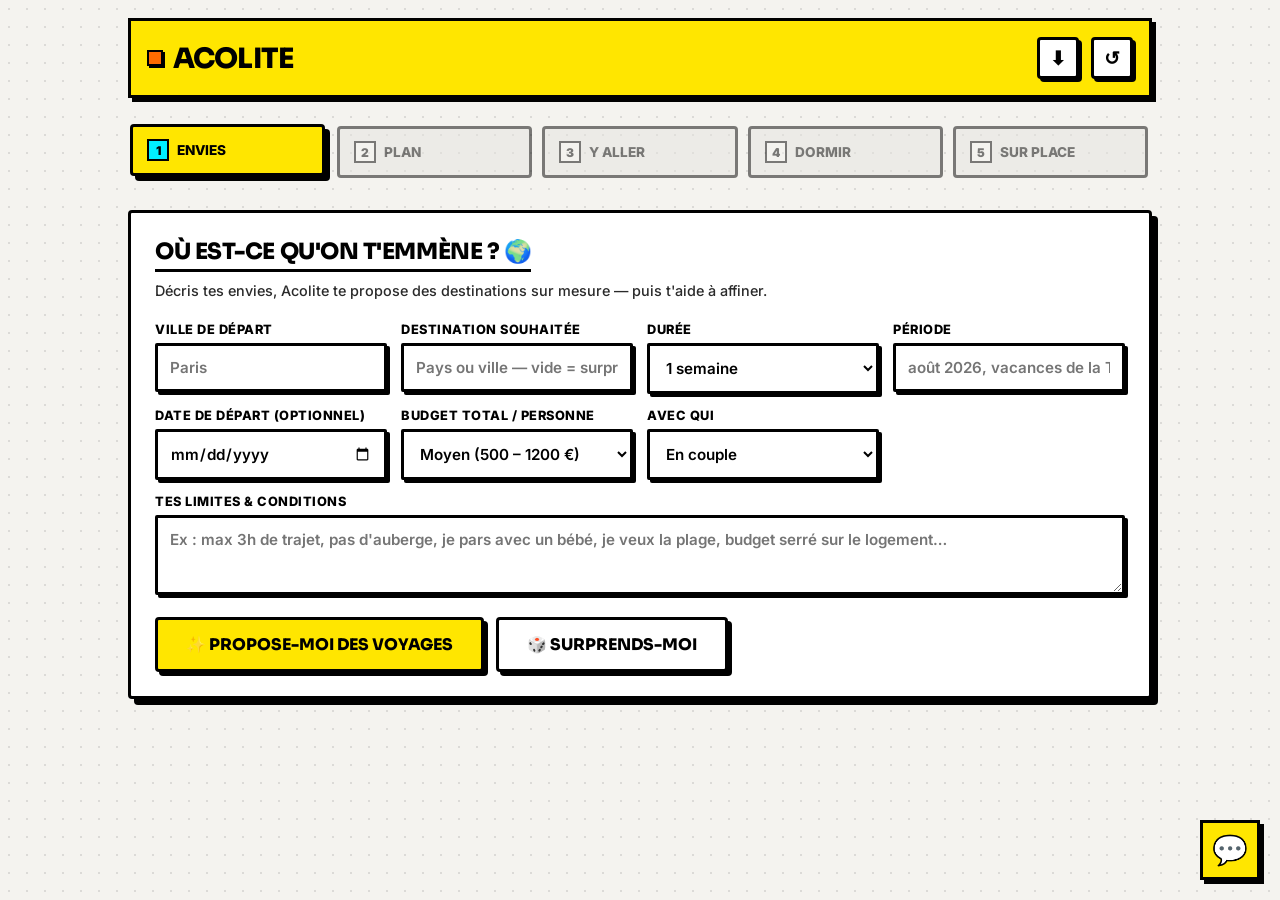
==== commit 55826ae0: "Rename acolite.html to Index.html" ====
--- a/Index.html
+++ b/Index.html
@@ -5,321 +5,423 @@
 <meta name="viewport" content="width=device-width, initial-scale=1.0, viewport-fit=cover">
 <title>Acolite — Ton copilote de voyage</title>
 <link rel="preconnect" href="https://fonts.googleapis.com">
-<link href="https://fonts.googleapis.com/css2?family=Sora:wght@400;600;700;800&family=Inter:wght@400;500;600&display=swap" rel="stylesheet">
+<link href="https://fonts.googleapis.com/css2?family=Sora:wght@400;600;700;800;900&family=Inter:wght@400;500;600;700;800&display=swap" rel="stylesheet">
 <style>
-:root{
-  --bg:#070B14;
-  --glass:rgba(255,255,255,.055);
-  --glass-2:rgba(255,255,255,.09);
-  --stroke:rgba(255,255,255,.11);
-  --stroke-hi:rgba(255,255,255,.22);
-  --txt:#EAF0FA;
-  --txt-2:#93A0B8;
-  --cyan:#22D3EE;
-  --violet:#8B5CF6;
-  --amber:#FBBF24;
-  --ok:#34D399;
-  --danger:#F87171;
-  --groq:#F97316;
-  --r-lg:22px;
-  --r-md:16px;
-  --r-sm:10px;
-}
+:root {
+  --bg: #F4F3EF; /* Fond papier épais rétro */
+  --primary: #FFE600; /* Le jaune néo-brutaliste iconique */
+  --secondary: #FFFFFF; /* Fond de carte blanc pur */
+  --accent-cyan: #00F0FF;
+  --accent-violet: #A855F7;
+  --accent-orange: #FF6B00;
+  --ok: #22C55E;
+  --danger: #EF4444;
+  --txt: #000000;
+  --txt-2: #2A2A2A;
+  --stroke: #000000;
+  --r-lg: 4px;
+  --r-md: 4px;
+  --r-sm: 2px;
+  color-scheme: light;
+}
+
 *{margin:0;padding:0;box-sizing:border-box}
 html{scroll-behavior:smooth}
 body{
   font-family:'Inter',system-ui,sans-serif;
-  background:var(--bg);
+  background-color:var(--bg);
+  background-image: radial-gradient(rgba(0,0,0,0.1) 1.5px, transparent 1.5px);
+  background-size: 18px 18px;
   color:var(--txt);
   min-height:100vh;
   overflow-x:hidden;
   -webkit-font-smoothing:antialiased;
 }
-/* ===== Aurora background ===== */
-.aurora{position:fixed;inset:0;z-index:-1;overflow:hidden;pointer-events:none}
-.aurora .blob{position:absolute;border-radius:50%;filter:blur(110px);opacity:.32;animation:drift 26s ease-in-out infinite alternate}
-.aurora .b1{width:560px;height:560px;background:var(--violet);top:-180px;left:-120px}
-.aurora .b2{width:480px;height:480px;background:var(--cyan);top:30%;right:-160px;animation-delay:-8s}
-.aurora .b3{width:420px;height:420px;background:#0EA5E9;bottom:-160px;left:28%;animation-delay:-15s}
-@keyframes drift{0%{transform:translate(0,0) scale(1)}100%{transform:translate(70px,50px) scale(1.15)}}
-@media (prefers-reduced-motion: reduce){
-  .aurora .blob{animation:none}
-  *{transition-duration:.01ms !important;animation-duration:.01ms !important}
-}
+
 /* ===== Layout ===== */
 .wrap{max-width:1060px;margin:0 auto;padding:18px 18px 120px}
-header{display:flex;align-items:center;justify-content:space-between;padding:8px 2px 22px;gap:10px;flex-wrap:wrap}
-.logo{font-family:'Sora',sans-serif;font-weight:800;font-size:1.45rem;letter-spacing:-.02em;display:flex;align-items:center;gap:10px}
-.logo .dot{width:12px;height:12px;border-radius:50%;background:linear-gradient(135deg,var(--cyan),var(--violet));box-shadow:0 0 16px var(--cyan)}
-.logo span{background:linear-gradient(90deg,#fff,#B8C6E4);-webkit-background-clip:text;background-clip:text;color:transparent}
+header{
+  display:flex;align-items:center;justify-content:space-between;
+  padding:16px;gap:10px;flex-wrap:wrap;
+  background: var(--primary);
+  border: 3px solid var(--stroke);
+  box-shadow: 4px 4px 0px var(--stroke);
+  margin-bottom: 24px;
+}
+.logo{
+  font-family:'Sora',sans-serif;font-weight:900;font-size:1.75rem;
+  letter-spacing:-.03em;display:flex;align-items:center;gap:10px;text-transform:uppercase;
+}
+.logo .dot{
+  width:16px;height:16px;border-radius:0;
+  background:var(--accent-orange);border:2px solid var(--stroke);
+  box-shadow:2px 2px 0px var(--stroke);
+}
+.logo span{color:var(--txt)}
+
 .icon-btn{
-  background:var(--glass);border:1px solid var(--stroke);color:var(--txt-2);
-  width:40px;height:40px;border-radius:12px;cursor:pointer;font-size:1.05rem;
-  display:grid;place-items:center;transition:.2s;backdrop-filter:blur(12px);
-}
-.icon-btn:hover{border-color:var(--stroke-hi);color:var(--txt)}
+  background:var(--secondary);border:3px solid var(--stroke);color:var(--txt);
+  width:42px;height:42px;font-weight:800;border-radius:var(--r-md);cursor:pointer;
+  font-size:1.2rem;display:grid;place-items:center;transition:all .1s ease;
+  box-shadow:3px 3px 0px var(--stroke);
+}
+.icon-btn:hover{transform:translate(-1px,-1px);box-shadow:4px 4px 0px var(--stroke);background:var(--accent-cyan)}
+.icon-btn:active{transform:translate(2px,2px);box-shadow:1px 1px 0px var(--stroke)}
+
 /* ===== Steps nav ===== */
-.steps{display:flex;gap:8px;margin-bottom:22px;overflow-x:auto;padding-bottom:4px;scrollbar-width:none}
+.steps{display:flex;gap:10px;margin-bottom:24px;overflow-x:auto;padding:4px 4px 8px;scrollbar-width:none}
 .steps::-webkit-scrollbar{display:none}
 .step{
-  flex:1;min-width:118px;padding:11px 14px;border-radius:14px;cursor:pointer;
-  background:var(--glass);border:1px solid var(--stroke);backdrop-filter:blur(14px);
-  font-size:.82rem;font-weight:600;color:var(--txt-2);white-space:nowrap;
-  display:flex;align-items:center;gap:8px;transition:.22s;user-select:none;
+  flex:1;min-width:125px;padding:12px 14px;border-radius:var(--r-md);cursor:pointer;
+  background:var(--secondary);border:3px solid var(--stroke);
+  font-size:.85rem;font-weight:800;color:var(--txt);text-transform:uppercase;white-space:nowrap;
+  display:flex;align-items:center;gap:8px;transition:all .1s ease;
+  box-shadow:3px 3px 0px var(--stroke);
 }
 .step .n{
-  width:22px;height:22px;border-radius:50%;display:grid;place-items:center;
-  font-size:.7rem;background:rgba(255,255,255,.08);border:1px solid var(--stroke);flex-shrink:0;
-}
-.step.active{
-  color:var(--txt);border-color:transparent;
-  background:linear-gradient(135deg,rgba(34,211,238,.16),rgba(139,92,246,.16));
-  box-shadow:inset 0 0 0 1px rgba(34,211,238,.35);
-}
-.step.active .n{background:linear-gradient(135deg,var(--cyan),var(--violet));border:none;color:#04101a;font-weight:800}
-.step.locked{opacity:.42;cursor:not-allowed}
-.step:not(.locked):not(.active):hover{border-color:var(--stroke-hi);color:var(--txt)}
-/* ===== Glass card ===== */
+  width:22px;height:22px;border-radius:0;display:grid;place-items:center;
+  font-size:.75rem;background:var(--bg);border:2px solid var(--stroke);font-weight:900;flex-shrink:0;
+}
+.step.active{background:var(--primary);transform:translate(-2px,-2px);box-shadow:5px 5px 0px var(--stroke)}
+.step.active .n{background:var(--accent-cyan);color:var(--txt)}
+.step.locked{opacity:.5;cursor:not-allowed;box-shadow:none;transform:none;background:#E5E5E0}
+.step:not(.locked):not(.active):hover{background:var(--bg);transform:translate(-1px,-1px);box-shadow:4px 4px 0px var(--stroke)}
+
+/* ===== Brutalist card ===== */
 .card{
-  background:var(--glass);border:1px solid var(--stroke);border-radius:var(--r-lg);
-  backdrop-filter:blur(18px);-webkit-backdrop-filter:blur(18px);
-  padding:22px;margin-bottom:16px;
-  box-shadow:0 8px 32px rgba(0,0,0,.28);
-}
-h1,h2,h3{font-family:'Sora',sans-serif;letter-spacing:-.02em}
-h2{font-size:1.28rem;margin-bottom:6px}
-h3{font-size:1rem}
-.sub{color:var(--txt-2);font-size:.88rem;line-height:1.55;margin-bottom:16px}
+  background:var(--secondary);border:3px solid var(--stroke);border-radius:var(--r-lg);
+  padding:24px;margin-bottom:24px;box-shadow:6px 6px 0px var(--stroke);
+}
+h1,h2,h3{font-family:'Sora',sans-serif;letter-spacing:-.02em;text-transform:uppercase;font-weight:900}
+h2{font-size:1.4rem;margin-bottom:8px;display:inline-block;border-bottom:3px solid var(--stroke);padding-bottom:4px}
+h3{font-size:1.1rem;margin-top:6px}
+.sub{color:var(--txt-2);font-size:.9rem;line-height:1.55;margin-bottom:20px;font-weight:500}
+
 /* ===== Form ===== */
-.grid{display:grid;grid-template-columns:repeat(auto-fit,minmax(220px,1fr));gap:12px}
+.grid{display:grid;grid-template-columns:repeat(auto-fit,minmax(220px,1fr));gap:14px}
 .grid.tight{grid-template-columns:repeat(auto-fit,minmax(160px,1fr))}
-.field label{display:block;font-size:.74rem;font-weight:600;color:var(--txt-2);text-transform:uppercase;letter-spacing:.06em;margin-bottom:6px}
+.field label{
+  display:block;font-size:.8rem;font-weight:800;color:var(--txt);
+  text-transform:uppercase;letter-spacing:.04em;margin-bottom:6px;
+}
 input,select,textarea{
-  width:100%;background:rgba(0,0,0,.28);border:1px solid var(--stroke);border-radius:var(--r-sm);
-  color:var(--txt);padding:11px 13px;font-size:.92rem;font-family:inherit;outline:none;transition:.2s;
-}
-input:focus,select:focus,textarea:focus{border-color:var(--cyan);box-shadow:0 0 0 3px rgba(34,211,238,.14)}
-textarea{resize:vertical;min-height:70px}
-select option{background:#0d1424}
+  width:100%;background:var(--secondary);border:3px solid var(--stroke);border-radius:var(--r-sm);
+  color:var(--txt);padding:12px;font-size:.95rem;font-weight:600;font-family:inherit;outline:none;
+  transition:all .1s ease;box-shadow:3px 3px 0px var(--stroke);
+}
+input:focus,select:focus,textarea:focus{background:#FFFEE0;transform:translate(-1px,-1px);box-shadow:4px 4px 0px var(--stroke)}
+textarea{resize:vertical;min-height:80px}
+select option{background:var(--secondary);color:var(--txt)}
+
 .chips{display:flex;flex-wrap:wrap;gap:8px;margin-top:8px}
 .chip{
-  padding:8px 15px;border-radius:999px;font-size:.82rem;font-weight:500;cursor:pointer;
-  background:rgba(0,0,0,.25);border:1px solid var(--stroke);color:var(--txt-2);transition:.18s;user-select:none;
-}
-.chip:hover{border-color:var(--stroke-hi);color:var(--txt)}
-.chip.on{
-  background:linear-gradient(135deg,rgba(34,211,238,.2),rgba(139,92,246,.2));
-  border-color:rgba(34,211,238,.5);color:var(--txt);
-}
-.chip.on.warn{background:rgba(251,191,36,.14);border-color:rgba(251,191,36,.5)}
+  padding:8px 16px;border-radius:var(--r-sm);font-size:.85rem;font-weight:700;cursor:pointer;
+  background:var(--secondary);border:2px solid var(--stroke);color:var(--txt);
+  transition:all .1s ease;user-select:none;box-shadow:2px 2px 0px var(--stroke);
+}
+.chip:hover{background:var(--bg);transform:translate(-1px,-1px);box-shadow:3px 3px 0px var(--stroke)}
+.chip.on{background:var(--primary);color:var(--txt);box-shadow:3px 3px 0px var(--stroke)}
+.chip.on.warn{background:var(--accent-orange);color:#fff}
+
 /* ===== Buttons ===== */
 .btn{
-  border:none;cursor:pointer;font-family:'Sora',sans-serif;font-weight:700;font-size:.92rem;
-  padding:13px 24px;border-radius:14px;transition:.2s;display:inline-flex;align-items:center;gap:9px;
-  color:#051018;background:linear-gradient(135deg,var(--cyan),#67E8F9);
-  box-shadow:0 4px 22px rgba(34,211,238,.32);text-decoration:none;
-}
-.btn:hover{transform:translateY(-1px);box-shadow:0 8px 30px rgba(34,211,238,.42)}
-.btn:disabled{opacity:.5;cursor:wait;transform:none}
-.btn.ghost{background:var(--glass-2);color:var(--txt);box-shadow:none;border:1px solid var(--stroke)}
-.btn.ghost:hover{border-color:var(--stroke-hi)}
-.btn.sm{padding:9px 16px;font-size:.8rem;border-radius:11px}
-.btn.violet{background:linear-gradient(135deg,var(--violet),#A78BFA);color:#0d0620;box-shadow:0 4px 22px rgba(139,92,246,.32)}
-.row{display:flex;gap:10px;flex-wrap:wrap;align-items:center}
+  border:3px solid var(--stroke);cursor:pointer;font-family:'Sora',sans-serif;font-weight:900;
+  font-size:1rem;text-transform:uppercase;padding:14px 28px;border-radius:var(--r-md);
+  transition:all .1s ease;display:inline-flex;align-items:center;gap:10px;
+  color:var(--txt);background:var(--primary);box-shadow:4px 4px 0px var(--stroke);text-decoration:none;
+}
+.btn:hover{transform:translate(-2px,-2px);box-shadow:6px 6px 0px var(--stroke)}
+.btn:active{transform:translate(2px,2px);box-shadow:2px 2px 0px var(--stroke)}
+.btn:disabled{opacity:.5;cursor:wait;transform:none;box-shadow:2px 2px 0px var(--stroke)}
+.btn.ghost{background:var(--secondary);color:var(--txt);box-shadow:4px 4px 0px var(--stroke)}
+.btn.sm{padding:10px 18px;font-size:.85rem;border-radius:var(--r-md);border-width:2px;box-shadow:3px 3px 0px var(--stroke)}
+.btn.sm:hover{transform:translate(-1px,-1px);box-shadow:4px 4px 0px var(--stroke)}
+.btn.violet{background:var(--accent-violet);color:#FFFFFF}
+
+.row{display:flex;gap:12px;flex-wrap:wrap;align-items:center}
+
 /* ===== Badges IA ===== */
 .ai-badge{
-  display:inline-flex;align-items:center;gap:5px;font-size:.66rem;font-weight:700;
-  padding:3px 10px;border-radius:999px;letter-spacing:.04em;text-transform:uppercase;vertical-align:middle;
-}
-.ai-badge.gemini{background:rgba(139,92,246,.15);border:1px solid rgba(139,92,246,.4);color:#C4B5FD}
-.ai-badge.groq{background:rgba(249,115,22,.13);border:1px solid rgba(249,115,22,.4);color:#FDBA74}
+  display:inline-flex;align-items:center;gap:5px;font-size:.7rem;font-weight:900;
+  padding:4px 10px;border-radius:0;border:2px solid var(--stroke);
+  text-transform:uppercase;vertical-align:middle;box-shadow:1px 1px 0px var(--stroke);
+}
+.ai-badge.gemini{background:var(--accent-violet);color:#fff}
+.ai-badge.groq{background:var(--accent-orange);color:#fff}
+
 /* ===== Loader ===== */
-.loader{display:flex;align-items:center;gap:14px;padding:26px 8px;color:var(--txt-2);font-size:.9rem}
-.orbit{width:34px;height:34px;position:relative;flex-shrink:0}
-.orbit::before,.orbit::after{content:'';position:absolute;inset:0;border-radius:50%;border:2px solid transparent}
-.orbit::before{border-top-color:var(--cyan);animation:spin 1s linear infinite}
-.orbit::after{border-bottom-color:var(--violet);animation:spin 1.6s linear infinite reverse}
-@keyframes spin{to{transform:rotate(360deg)}}
+.loader{display:flex;align-items:center;gap:14px;padding:26px 8px;color:var(--txt);font-size:1rem;font-weight:700}
+.orbit{width:36px;height:36px;position:relative;flex-shrink:0;border:3px solid var(--stroke);background:var(--primary)}
+.orbit::before{
+  content:'';position:absolute;width:10px;height:10px;background:var(--accent-cyan);
+  border:2px solid var(--stroke);top:-6px;left:-6px;animation:boxWalk 2s infinite linear;
+}
+@keyframes boxWalk{
+  0%{top:-6px;left:-6px}
+  25%{top:-6px;left:calc(100% - 4px)}
+  50%{top:calc(100% - 4px);left:calc(100% - 4px)}
+  75%{top:calc(100% - 4px);left:-6px}
+  100%{top:-6px;left:-6px}
+}
+
 /* ===== Destination cards ===== */
-.dest-grid{display:grid;grid-template-columns:repeat(auto-fill,minmax(280px,1fr));gap:14px}
+.dest-grid{display:grid;grid-template-columns:repeat(auto-fill,minmax(280px,1fr));gap:16px}
 .dest{
-  background:var(--glass);border:1px solid var(--stroke);border-radius:var(--r-lg);
-  padding:20px;cursor:pointer;transition:.22s;position:relative;overflow:hidden;
-  backdrop-filter:blur(16px);animation:pop .4s ease both;
+  background:var(--secondary);border:3px solid var(--stroke);border-radius:var(--r-lg);
+  padding:20px;cursor:pointer;transition:all .15s ease;position:relative;overflow:hidden;
+  animation:pop .4s ease both;box-shadow:4px 4px 0px var(--stroke);
 }
 .dest:nth-child(2){animation-delay:.06s}.dest:nth-child(3){animation-delay:.12s}.dest:nth-child(4){animation-delay:.18s}
 .dest:nth-child(5){animation-delay:.24s}.dest:nth-child(6){animation-delay:.3s}
-@keyframes pop{from{opacity:0;transform:translateY(14px)}to{opacity:1;transform:none}}
-.dest:hover{border-color:rgba(34,211,238,.5);transform:translateY(-3px);box-shadow:0 14px 38px rgba(0,0,0,.4)}
-.dest .flag{font-size:1.9rem;margin-bottom:8px}
-.dest h3{font-size:1.12rem;margin-bottom:2px}
-.dest .country{font-size:.78rem;color:var(--txt-2);margin-bottom:10px}
-.dest p{font-size:.85rem;color:var(--txt-2);line-height:1.55;margin-bottom:12px}
+.dest:hover{border-color:var(--stroke);transform:translate(-3px,-3px);box-shadow:7px 7px 0px var(--stroke);background:#FFFEE8}
+.dest .flag{font-size:2.2rem;margin-bottom:8px}
+.dest h3{font-size:1.25rem;margin-bottom:4px}
+.dest .country{font-size:.85rem;font-weight:700;color:var(--txt-2);margin-bottom:10px;text-transform:uppercase}
+.dest p{font-size:.9rem;color:var(--txt-2);line-height:1.5;margin-bottom:12px}
 .tags{display:flex;flex-wrap:wrap;gap:6px;margin-bottom:12px}
-.tag{font-size:.68rem;font-weight:600;padding:4px 10px;border-radius:999px;background:rgba(139,92,246,.16);border:1px solid rgba(139,92,246,.3);color:#C4B5FD}
-.tag.money{background:rgba(251,191,36,.13);border-color:rgba(251,191,36,.3);color:var(--amber)}
-.tag.cyan{background:rgba(34,211,238,.12);border-color:rgba(34,211,238,.3);color:#67E8F9}
-.dest .pick{font-size:.8rem;font-weight:700;color:var(--cyan);font-family:'Sora',sans-serif}
+.tag{
+  font-size:.7rem;font-weight:800;padding:4px 10px;border-radius:0;
+  background:var(--bg);border:1px solid var(--stroke);color:var(--txt);text-transform:uppercase;
+}
+.tag.money{background:var(--primary)}
+.tag.cyan{background:var(--accent-cyan)}
+.dest .pick{
+  font-size:.85rem;font-weight:900;color:var(--txt);text-transform:uppercase;
+  font-family:'Sora',sans-serif;text-decoration:underline;
+}
+
 /* ===== Boarding pass ===== */
 .pass{
-  position:relative;border-radius:var(--r-lg);overflow:hidden;margin-bottom:18px;
-  background:linear-gradient(120deg,rgba(34,211,238,.14),rgba(139,92,246,.16) 60%,rgba(251,191,36,.1));
-  border:1px solid var(--stroke-hi);backdrop-filter:blur(18px);
+  position:relative;border-radius:var(--r-lg);overflow:hidden;margin-bottom:24px;
+  background:var(--primary);border:3px solid var(--stroke);box-shadow:6px 6px 0px var(--stroke);
 }
 .pass-in{padding:20px 22px;display:flex;justify-content:space-between;align-items:center;gap:14px;flex-wrap:wrap}
-.pass .route{font-family:'Sora',sans-serif;font-weight:800;font-size:1.5rem;display:flex;align-items:center;gap:14px;letter-spacing:-.02em}
-.pass .route .plane{font-size:1rem;color:var(--cyan);animation:fly 3s ease-in-out infinite}
-@keyframes fly{0%,100%{transform:translateX(0)}50%{transform:translateX(7px)}}
-.pass .meta{font-size:.78rem;color:var(--txt-2);margin-top:4px}
+.pass .route{font-family:'Sora',sans-serif;font-weight:900;font-size:1.75rem;display:flex;align-items:center;gap:14px;letter-spacing:-.02em}
+.pass .route .plane{font-size:1.2rem;color:var(--accent-orange)}
+.pass .meta{font-size:.85rem;font-weight:700;color:var(--txt);margin-top:4px}
 .pass .tear{
-  border-top:2px dashed rgba(255,255,255,.18);position:relative;padding:10px 22px;
-  font-size:.75rem;color:var(--txt-2);display:flex;justify-content:space-between;gap:10px;flex-wrap:wrap;
-}
-.pass .tear::before,.pass .tear::after{content:'';position:absolute;top:-11px;width:22px;height:22px;border-radius:50%;background:var(--bg)}
-.pass .tear::before{left:-11px}.pass .tear::after{right:-11px}
-.barcode{display:flex;gap:2px;align-items:center}
-.barcode i{display:block;width:2px;background:rgba(255,255,255,.45);height:14px}
-.barcode i:nth-child(2n){height:9px}.barcode i:nth-child(3n){height:16px}
+  border-top:3px dashed var(--stroke);position:relative;padding:12px 22px;
+  font-size:.8rem;font-weight:700;color:var(--txt);display:flex;justify-content:space-between;
+  gap:10px;flex-wrap:wrap;background:var(--secondary);
+}
+.pass .tear::before,.pass .tear::after{
+  content:'';position:absolute;top:-13px;width:24px;height:24px;border-radius:50%;
+  background:var(--bg);border:3px solid var(--stroke);
+}
+.pass .tear::before{left:-13px}.pass .tear::after{right:-13px}
+.barcode{display:flex;gap:3px;align-items:center}
+.barcode i{display:block;width:3px;background:var(--stroke);height:18px}
+.barcode i:nth-child(2n){height:12px}.barcode i:nth-child(3n){height:22px}
+
 /* ===== Toggle ===== */
-.toggle{display:inline-flex;background:rgba(0,0,0,.3);border:1px solid var(--stroke);border-radius:14px;padding:4px;gap:4px;margin-bottom:16px;flex-wrap:wrap}
+.toggle{
+  display:inline-flex;background:var(--secondary);border:3px solid var(--stroke);
+  border-radius:var(--r-md);padding:6px;gap:6px;margin-bottom:20px;flex-wrap:wrap;
+  box-shadow:3px 3px 0px var(--stroke);
+}
 .toggle button{
-  border:none;background:transparent;color:var(--txt-2);font-family:'Sora',sans-serif;font-weight:600;
-  font-size:.85rem;padding:9px 20px;border-radius:10px;cursor:pointer;transition:.2s;
-}
-.toggle button.on{background:linear-gradient(135deg,var(--cyan),var(--violet));color:#051018}
+  border:2px solid transparent;background:transparent;color:var(--txt);
+  font-family:'Sora',sans-serif;font-weight:800;font-size:.85rem;text-transform:uppercase;
+  padding:8px 18px;border-radius:var(--r-sm);cursor:pointer;transition:all .1s ease;
+}
+.toggle button.on{background:var(--primary);border-color:var(--stroke)}
+
 /* ===== Timeline ===== */
-.timeline{position:relative;padding-left:26px}
-.timeline::before{content:'';position:absolute;left:8px;top:6px;bottom:6px;width:2px;background:linear-gradient(var(--cyan),var(--violet))}
-.tl-item{position:relative;padding:0 0 20px 14px;animation:pop .35s ease both}
+.timeline{position:relative;padding-left:30px}
+.timeline::before{content:'';position:absolute;left:10px;top:6px;bottom:6px;width:4px;background:var(--stroke)}
+.tl-item{position:relative;padding:0 0 24px 16px;animation:pop .35s ease both}
 .tl-item::before{
-  content:'';position:absolute;left:-24px;top:5px;width:13px;height:13px;border-radius:50%;
-  background:var(--bg);border:3px solid var(--cyan);
-}
-.tl-item:nth-child(2n)::before{border-color:var(--violet)}
-.tl-time{font-family:'Sora',sans-serif;font-weight:700;font-size:.82rem;color:var(--cyan)}
-.tl-item:nth-child(2n) .tl-time{color:#A78BFA}
-.tl-title{font-weight:600;font-size:.98rem;margin:3px 0 4px}
-.tl-desc{font-size:.85rem;color:var(--txt-2);line-height:1.55}
+  content:'';position:absolute;left:-26px;top:5px;width:14px;height:14px;border-radius:0;
+  background:var(--accent-cyan);border:3px solid var(--stroke);
+}
+.tl-item:nth-child(2n)::before{background:var(--accent-violet)}
+.tl-time{
+  font-family:'Sora',sans-serif;font-weight:900;font-size:.9rem;color:var(--txt);
+  text-transform:uppercase;background:var(--primary);display:inline-block;
+  padding:2px 6px;border:1px solid var(--stroke);margin-bottom:4px;
+}
+.tl-title{font-weight:800;font-size:1.1rem;margin:4px 0 6px}
+.tl-desc{font-size:.9rem;color:var(--txt-2);line-height:1.5}
 .tl-loc{
-  display:inline-flex;align-items:center;gap:5px;margin-top:7px;font-size:.76rem;font-weight:600;
-  color:var(--amber);cursor:pointer;background:rgba(251,191,36,.09);border:1px solid rgba(251,191,36,.25);
-  padding:4px 11px;border-radius:999px;transition:.18s;text-decoration:none;
-}
-.tl-loc:hover{background:rgba(251,191,36,.18)}
+  display:inline-flex;align-items:center;gap:6px;margin-top:8px;font-size:.8rem;font-weight:800;
+  color:var(--txt);cursor:pointer;background:var(--secondary);border:2px solid var(--stroke);
+  padding:6px 12px;border-radius:var(--r-sm);transition:all .1s ease;text-decoration:none;
+  box-shadow:2px 2px 0px var(--stroke);
+}
+.tl-loc:hover{background:var(--accent-orange);color:#fff;transform:translate(-1px,-1px);box-shadow:3px 3px 0px var(--stroke)}
+
 /* ===== Lists ===== */
 .item{
-  display:flex;gap:14px;padding:15px;border-radius:var(--r-md);background:rgba(0,0,0,.2);
-  border:1px solid var(--stroke);margin-bottom:10px;align-items:flex-start;animation:pop .35s ease both;
-}
-.item .emo{font-size:1.5rem;flex-shrink:0;margin-top:2px}
-.item h4{font-size:.95rem;font-weight:600;margin-bottom:3px;font-family:'Sora',sans-serif}
-.item p{font-size:.83rem;color:var(--txt-2);line-height:1.55}
+  display:flex;gap:14px;padding:16px;border-radius:var(--r-md);background:var(--secondary);
+  border:3px solid var(--stroke);margin-bottom:12px;align-items:flex-start;
+  animation:pop .35s ease both;box-shadow:3px 3px 0px var(--stroke);
+}
+.item .emo{font-size:1.8rem;flex-shrink:0}
+.item h4{font-size:1.05rem;font-weight:800;margin-bottom:4px;font-family:'Sora',sans-serif;text-transform:uppercase}
+.item p{font-size:.9rem;color:var(--txt-2);line-height:1.5}
 .item .side{margin-left:auto;text-align:right;flex-shrink:0}
+
 /* ===== Checklist valise ===== */
 .check{
-  display:flex;align-items:center;gap:11px;padding:10px 13px;border-radius:var(--r-sm);
-  background:rgba(0,0,0,.2);border:1px solid var(--stroke);margin-bottom:7px;cursor:pointer;
-  font-size:.88rem;transition:.18s;user-select:none;
-}
-.check:hover{border-color:var(--stroke-hi)}
+  display:flex;align-items:center;gap:12px;padding:12px 14px;border-radius:var(--r-sm);
+  background:var(--secondary);border:3px solid var(--stroke);margin-bottom:8px;cursor:pointer;
+  font-size:.9rem;font-weight:700;transition:all .1s ease;user-select:none;
+  box-shadow:2px 2px 0px var(--stroke);
+}
+.check:hover{transform:translate(-1px,-1px);box-shadow:3px 3px 0px var(--stroke)}
 .check .box{
-  width:20px;height:20px;border-radius:6px;border:2px solid var(--stroke-hi);flex-shrink:0;
-  display:grid;place-items:center;font-size:.7rem;color:#051018;transition:.18s;
-}
-.check.done .box{background:linear-gradient(135deg,var(--ok),#6EE7B7);border-color:transparent}
-.check.done{opacity:.55}
+  width:22px;height:22px;border-radius:0;border:3px solid var(--stroke);background:var(--secondary);
+  flex-shrink:0;display:grid;place-items:center;font-size:.85rem;color:var(--txt);
+  font-weight:900;transition:all .1s ease;
+}
+.check.done .box{background:var(--primary)}
+.check.done{opacity:.6;background:var(--bg)}
 .check.done span{text-decoration:line-through}
-.progress{height:8px;border-radius:99px;background:rgba(0,0,0,.35);border:1px solid var(--stroke);overflow:hidden;margin:8px 0 16px}
-.progress i{display:block;height:100%;background:linear-gradient(90deg,var(--cyan),var(--ok));transition:width .3s;border-radius:99px}
+
+.progress{
+  height:14px;border-radius:0;background:var(--secondary);
+  border:3px solid var(--stroke);overflow:hidden;margin:12px 0 20px;
+}
+.progress i{
+  display:block;height:100%;background:var(--primary);transition:width .3s;
+  box-shadow:inset -3px 0 0 0 var(--stroke); /* fix : pas de trait noir visible à 0% */
+}
+
 /* ===== Phrases ===== */
 .phrase{
-  padding:13px 15px;border-radius:var(--r-md);background:rgba(0,0,0,.2);border:1px solid var(--stroke);
-  margin-bottom:9px;animation:pop .3s ease both;
-}
-.phrase .fr{font-size:.8rem;color:var(--txt-2);margin-bottom:3px}
-.phrase .loc{font-family:'Sora',sans-serif;font-weight:700;font-size:1rem;color:var(--cyan)}
-.phrase .pron{font-size:.78rem;color:var(--amber);font-style:italic;margin-top:2px}
+  padding:14px;border-radius:var(--r-md);background:var(--secondary);border:3px solid var(--stroke);
+  margin-bottom:10px;animation:pop .3s ease both;box-shadow:3px 3px 0px var(--stroke);
+}
+.phrase .fr{font-size:.85rem;font-weight:700;color:var(--txt-2);margin-bottom:4px}
+.phrase .loc{font-family:'Sora',sans-serif;font-weight:900;font-size:1.15rem;color:var(--txt)}
+.phrase .pron{font-size:.8rem;color:var(--accent-orange);font-weight:700;font-style:italic;margin-top:4px}
+
 /* ===== Budget ===== */
-.bud-bar{display:flex;height:16px;border-radius:99px;overflow:hidden;border:1px solid var(--stroke);margin:12px 0 8px}
-.bud-bar i{display:block;height:100%}
-.legend{display:flex;flex-wrap:wrap;gap:12px;font-size:.76rem;color:var(--txt-2);margin-bottom:14px}
-.legend b{color:var(--txt)}
-.legend .sw{display:inline-block;width:10px;height:10px;border-radius:3px;margin-right:5px;vertical-align:middle}
-.spend-total{font-family:'Sora',sans-serif;font-weight:800;font-size:1.6rem;background:linear-gradient(90deg,var(--cyan),var(--violet));-webkit-background-clip:text;background-clip:text;color:transparent}
-.spend-del{margin-left:auto;color:var(--danger);cursor:pointer;font-size:1rem;opacity:.6;flex-shrink:0}
-.spend-del:hover{opacity:1}
+.bud-bar{display:flex;height:22px;border-radius:0;overflow:hidden;border:3px solid var(--stroke);margin:16px 0 12px}
+.bud-bar i{display:block;height:100%;border-right:2px solid var(--stroke)}
+.bud-bar i:last-child{border-right:none}
+.legend{display:flex;flex-wrap:wrap;gap:12px;font-size:.8rem;font-weight:700;color:var(--txt);margin-bottom:16px}
+.legend b{font-weight:900}
+.legend .sw{display:inline-block;width:12px;height:12px;border-radius:0;border:1px solid var(--stroke);margin-right:6px;vertical-align:middle}
+.spend-total{font-family:'Sora',sans-serif;font-weight:900;font-size:1.8rem;color:var(--txt);text-transform:uppercase}
+.spend-del{margin-left:auto;color:var(--danger);cursor:pointer;font-size:1.1rem;font-weight:bold;opacity:.8;flex-shrink:0}
+.spend-del:hover{opacity:1;transform:scale(1.1)}
+
 /* ===== Accordion (semaine) ===== */
-.acc{border:1px solid var(--stroke);border-radius:var(--r-md);margin-bottom:10px;overflow:hidden;background:rgba(0,0,0,.18)}
+.acc{
+  border:3px solid var(--stroke);border-radius:var(--r-md);margin-bottom:12px;
+  overflow:hidden;background:var(--secondary);box-shadow:3px 3px 0px var(--stroke);
+}
 .acc-head{
-  padding:14px 17px;cursor:pointer;display:flex;align-items:center;gap:10px;font-family:'Sora',sans-serif;
-  font-weight:700;font-size:.93rem;user-select:none;transition:.2s;
-}
-.acc-head:hover{background:rgba(255,255,255,.04)}
-.acc-head .arr{margin-left:auto;transition:.25s;color:var(--txt-2)}
+  padding:16px;cursor:pointer;display:flex;align-items:center;gap:10px;
+  font-family:'Sora',sans-serif;font-weight:900;font-size:1rem;text-transform:uppercase;
+  user-select:none;background:var(--primary);border-bottom:3px solid var(--stroke);
+}
+.acc:not(.open) .acc-head{border-bottom:none} /* fix : double trait quand fermé */
+.acc-head .arr{margin-left:auto;transition:.25s;font-weight:900}
 .acc.open .acc-head .arr{transform:rotate(90deg)}
-.acc-body{display:none;padding:6px 17px 16px}
+.acc-body{display:none;padding:16px}
 .acc.open .acc-body{display:block}
+
 /* ===== Map ===== */
-.map-box{border-radius:var(--r-lg);overflow:hidden;border:1px solid var(--stroke);height:380px;background:#0b1220}
-.map-box iframe{width:100%;height:100%;border:0;filter:saturate(.9) contrast(1.02)}
+.map-box{
+  border-radius:var(--r-lg);overflow:hidden;border:3px solid var(--stroke);
+  height:380px;background:#fff;box-shadow:4px 4px 0px var(--stroke);
+}
+.map-box iframe{width:100%;height:100%;border:0}
+
 /* ===== Sub-tabs ===== */
-.subtabs{display:flex;gap:8px;flex-wrap:wrap;margin-bottom:18px}
+.subtabs{display:flex;gap:8px;flex-wrap:wrap;margin-bottom:20px;padding:4px}
 .subtab{
-  padding:9px 17px;border-radius:999px;font-size:.83rem;font-weight:600;cursor:pointer;
-  background:var(--glass);border:1px solid var(--stroke);color:var(--txt-2);transition:.2s;user-select:none;
-}
-.subtab.on{background:linear-gradient(135deg,rgba(34,211,238,.2),rgba(139,92,246,.2));border-color:rgba(34,211,238,.45);color:var(--txt)}
+  padding:10px 18px;border-radius:var(--r-sm);font-size:.85rem;font-weight:800;cursor:pointer;
+  background:var(--secondary);border:3px solid var(--stroke);color:var(--txt);
+  text-transform:uppercase;transition:all .1s ease;user-select:none;
+  box-shadow:3px 3px 0px var(--stroke);
+}
+.subtab.on{background:var(--primary);transform:translate(-1px,-1px);box-shadow:4px 4px 0px var(--stroke)}
+
 /* ===== Modal ===== */
-.overlay{position:fixed;inset:0;background:rgba(3,6,14,.7);backdrop-filter:blur(8px);display:none;place-items:center;z-index:50;padding:18px}
+.overlay{position:fixed;inset:0;background:rgba(0,0,0,0.6);display:none;place-items:center;z-index:50;padding:18px}
 .overlay.show{display:grid}
-.modal{width:min(480px,100%);background:#0D1424;border:1px solid var(--stroke-hi);border-radius:var(--r-lg);padding:26px;animation:pop .3s ease;max-height:88vh;overflow-y:auto}
-.modal a{color:var(--cyan)}
+.modal{
+  width:min(480px,100%);background:var(--secondary);border:4px solid var(--stroke);
+  border-radius:var(--r-lg);padding:26px;animation:pop .3s ease;
+  max-height:88vh;overflow-y:auto;box-shadow:8px 8px 0px var(--stroke);
+}
+.modal a{color:var(--accent-orange);font-weight:bold}
+
 /* ===== Concierge chat ===== */
 .fab{
-  position:fixed;right:20px;bottom:20px;z-index:40;width:58px;height:58px;border-radius:50%;
-  border:none;cursor:pointer;font-size:1.5rem;color:#051018;
-  background:linear-gradient(135deg,var(--cyan),var(--violet));
-  box-shadow:0 8px 30px rgba(34,211,238,.45);transition:.2s;
-}
-.fab:hover{transform:scale(1.08)}
+  position:fixed;right:20px;bottom:20px;z-index:40;width:60px;height:60px;border-radius:0;
+  border:3px solid var(--stroke);cursor:pointer;font-size:1.8rem;color:var(--txt);
+  background:var(--primary);box-shadow:4px 4px 0px var(--stroke);transition:all .1s ease;
+}
+.fab:hover{transform:translate(-2px,-2px);box-shadow:6px 6px 0px var(--stroke)}
+.fab:active{transform:translate(2px,2px);box-shadow:1px 1px 0px var(--stroke)}
+
 .chatbox{
   position:fixed;right:16px;bottom:90px;z-index:45;width:min(380px,calc(100vw - 32px));
   height:min(520px,70vh);display:none;flex-direction:column;
-  background:#0C1322;border:1px solid var(--stroke-hi);border-radius:var(--r-lg);
-  box-shadow:0 20px 60px rgba(0,0,0,.6);overflow:hidden;animation:pop .25s ease;
+  background:var(--secondary);border:4px solid var(--stroke);border-radius:var(--r-lg);
+  box-shadow:8px 8px 0px var(--stroke);overflow:hidden;animation:pop .25s ease;
 }
 .chatbox.show{display:flex}
-.chat-head{padding:14px 17px;border-bottom:1px solid var(--stroke);display:flex;align-items:center;gap:10px;font-family:'Sora',sans-serif;font-weight:700;font-size:.95rem}
-.chat-head .x{margin-left:auto;cursor:pointer;color:var(--txt-2);font-size:1.1rem}
-.chat-log{flex:1;overflow-y:auto;padding:15px;display:flex;flex-direction:column;gap:10px}
-.msg{max-width:85%;padding:10px 14px;border-radius:15px;font-size:.86rem;line-height:1.5;white-space:pre-wrap;animation:pop .25s ease}
-.msg.me{align-self:flex-end;background:linear-gradient(135deg,rgba(34,211,238,.25),rgba(139,92,246,.25));border:1px solid rgba(34,211,238,.35);border-bottom-right-radius:4px}
-.msg.ai{align-self:flex-start;background:rgba(255,255,255,.06);border:1px solid var(--stroke);border-bottom-left-radius:4px;color:#D7E0F0}
-.chat-in{display:flex;gap:8px;padding:11px;border-top:1px solid var(--stroke)}
-.chat-in input{flex:1}
-.chat-in button{width:46px;border-radius:12px;border:none;cursor:pointer;font-size:1.05rem;background:linear-gradient(135deg,var(--cyan),var(--violet));color:#051018}
+.chat-head{
+  padding:16px;border-bottom:3px solid var(--stroke);display:flex;align-items:center;gap:10px;
+  font-family:'Sora',sans-serif;font-weight:900;text-transform:uppercase;font-size:.95rem;
+  background:var(--primary);
+}
+.chat-head .x{margin-left:auto;cursor:pointer;color:var(--txt);font-size:1.3rem;font-weight:900}
+.chat-log{flex:1;overflow-y:auto;padding:15px;display:flex;flex-direction:column;gap:10px;background:var(--bg)}
+.msg{
+  max-width:85%;padding:12px 14px;border:2px solid var(--stroke);border-radius:var(--r-md);
+  font-size:.88rem;font-weight:600;line-height:1.5;white-space:pre-wrap;
+  animation:pop .25s ease;box-shadow:2px 2px 0px var(--stroke);
+}
+.msg.me{align-self:flex-end;background:var(--primary)}
+.msg.ai{align-self:flex-start;background:var(--secondary)}
+.chat-in{display:flex;gap:8px;padding:12px;border-top:3px solid var(--stroke);background:var(--secondary)}
+.chat-in input{flex:1;box-shadow:none}
+.chat-in button{
+  width:46px;border-radius:var(--r-sm);border:3px solid var(--stroke);cursor:pointer;
+  font-size:1.1rem;background:var(--primary);color:var(--txt);box-shadow:2px 2px 0px var(--stroke);
+}
+
 /* ===== Toast ===== */
 #toast{
-  position:fixed;bottom:24px;left:50%;transform:translateX(-50%) translateY(90px);z-index:60;
-  background:#101a30;border:1px solid var(--stroke-hi);padding:12px 22px;border-radius:14px;
-  font-size:.86rem;transition:.3s;box-shadow:0 10px 34px rgba(0,0,0,.5);max-width:90vw;
+  position:fixed;bottom:24px;left:50%;transform:translateX(-50%) translateY(120px);z-index:60;
+  background:var(--primary);border:3px solid var(--stroke);padding:14px 24px;border-radius:var(--r-md);
+  font-size:.9rem;font-weight:800;transition:.3s;box-shadow:5px 5px 0px var(--stroke);
+  max-width:90vw;color:var(--txt);
 }
 #toast.show{transform:translateX(-50%) translateY(0)}
+
 .hidden{display:none !important}
 .view{animation:pop .3s ease}
-.divider{height:1px;background:var(--stroke);margin:18px 0}
-.hint{font-size:.76rem;color:var(--txt-2);margin-top:8px;line-height:1.5}
-.err{color:var(--danger);font-size:.84rem;padding:12px;border:1px solid rgba(248,113,113,.3);background:rgba(248,113,113,.07);border-radius:var(--r-sm)}
+.divider{height:4px;background:var(--stroke);margin:24px 0}
+.hint{font-size:.8rem;font-weight:600;color:var(--txt-2);margin-top:8px;line-height:1.5}
+.err{
+  color:#fff;font-weight:700;font-size:.85rem;padding:14px;
+  border:3px solid var(--stroke);background:var(--danger);border-radius:var(--r-md);
+  box-shadow:4px 4px 0px var(--stroke);
+}
+.err .btn{color:var(--txt)}
+
+@keyframes pop{from{opacity:0;transform:translateY(8px)}to{opacity:1;transform:none}}
+@media (prefers-reduced-motion: reduce){
+  *{transition-duration:.01ms !important;animation-duration:.01ms !important}
+}
+
 @media(max-width:640px){
-  .card{padding:17px}
-  .pass .route{font-size:1.15rem}
+  .card{padding:18px}
+  .pass .route{font-size:1.3rem}
   .map-box{height:300px}
-}
+  .logo{font-size:1.35rem}
+}
+
 </style>
 </head>
 <body>
-
-<div class="aurora"><div class="blob b1"></div><div class="blob b2"></div><div class="blob b3"></div></div>
 
 <div class="wrap">
   <header>
@@ -327,15 +429,15 @@
     <div class="row">
       <button class="icon-btn" id="btnExport" title="Exporter le voyage (.md)">⬇</button>
       <button class="icon-btn" id="btnReset" title="Nouveau voyage">↺</button>
-      <button class="icon-btn" id="btnKey" title="Clés API & réglages">⚙</button>
     </div>
   </header>
 
   <nav class="steps">
     <div class="step active" data-step="1"><span class="n">1</span>Envies</div>
-    <div class="step locked" data-step="2"><span class="n">2</span>Y aller</div>
-    <div class="step locked" data-step="3"><span class="n">3</span>Dormir</div>
-    <div class="step locked" data-step="4"><span class="n">4</span>Sur place</div>
+    <div class="step locked" data-step="2"><span class="n">2</span>Plan</div>
+    <div class="step locked" data-step="3"><span class="n">3</span>Y aller</div>
+    <div class="step locked" data-step="4"><span class="n">4</span>Dormir</div>
+    <div class="step locked" data-step="5"><span class="n">5</span>Sur place</div>
   </nav>
 
   <!-- ================= VUE 1 : ENVIES ================= -->
@@ -345,6 +447,7 @@
       <p class="sub">Décris tes envies, Acolite te propose des destinations sur mesure — puis t'aide à affiner.</p>
       <div class="grid">
         <div class="field"><label>Ville de départ</label><input id="fFrom" placeholder="Paris" autocomplete="off"></div>
+        <div class="field"><label>Destination souhaitée</label><input id="fDest" placeholder="Pays ou ville — vide = surprends-moi" autocomplete="off"></div>
         <div class="field"><label>Durée</label>
           <select id="fDays">
             <option value="un week-end (2-3 jours)">Week-end (2-3 j)</option>
@@ -369,60 +472,8 @@
           </select>
         </div>
       </div>
-      <div class="grid tight" style="margin-top:12px">
-        <div class="field"><label>Distance max</label>
-          <select id="fDist">
-            <option value="">Peu importe</option>
-            <option value="moins de 2h d'avion ou 5h de voiture">&lt; 2h de vol</option>
-            <option value="moins de 4h d'avion">&lt; 4h de vol</option>
-            <option value="Europe uniquement">Europe only</option>
-            <option value="long courrier accepté">Long courrier OK</option>
-          </select>
-        </div>
-        <div class="field"><label>Propositions</label>
-          <select id="fCount"><option>4</option><option>6</option><option>8</option></select>
-        </div>
-        <div class="field"><label>Style de destinations</label>
-          <select id="fStyle">
-            <option value="">Mixte</option>
-            <option value="uniquement des grands classiques incontournables">Grands classiques</option>
-            <option value="uniquement des pépites méconnues hors des sentiers battus">Pépites méconnues</option>
-            <option value="un mix moitié classiques moitié pépites">Moitié / moitié</option>
-          </select>
-        </div>
-      </div>
-      <div class="field" style="margin-top:12px"><label>Ambiance recherchée</label>
-        <div class="chips" id="vibes">
-          <div class="chip" data-v="plage & soleil">🏖️ Plage</div>
-          <div class="chip" data-v="culture & musées">🏛️ Culture</div>
-          <div class="chip" data-v="nature & randonnée">🥾 Nature</div>
-          <div class="chip" data-v="gastronomie">🍜 Gastronomie</div>
-          <div class="chip" data-v="fête & vie nocturne">🎉 Fête</div>
-          <div class="chip" data-v="détente & bien-être">🧘 Détente</div>
-          <div class="chip" data-v="ville & shopping">🏙️ Ville</div>
-          <div class="chip" data-v="aventure & sensations">🪂 Aventure</div>
-          <div class="chip" data-v="montagne & ski">🏔️ Montagne</div>
-          <div class="chip" data-v="îles & lagons">🏝️ Îles</div>
-          <div class="chip" data-v="lieux insolites">🎪 Insolite</div>
-          <div class="chip" data-v="spots photogéniques / instagram">📸 Photo</div>
-          <div class="chip" data-v="road trip / van">🚐 Road trip</div>
-          <div class="chip" data-v="histoire & vieilles pierres">🏰 Histoire</div>
-        </div>
-      </div>
-      <div class="field" style="margin-top:12px"><label>Contraintes</label>
-        <div class="chips" id="limits">
-          <div class="chip" data-v="sans prendre l'avion">🚫✈️ Sans avion</div>
-          <div class="chip" data-v="sans visa nécessaire pour un français">🛂 Sans visa</div>
-          <div class="chip" data-v="destination sûre et tranquille">🛡️ Sécurité max</div>
-          <div class="chip" data-v="accessible PMR / mobilité réduite">♿ Accessible</div>
-          <div class="chip" data-v="options végétariennes faciles">🌱 Végé-friendly</div>
-          <div class="chip" data-v="éviter les grosses foules touristiques">😌 Peu de foule</div>
-          <div class="chip" data-v="climat chaud garanti">🌡️ Chaleur</div>
-          <div class="chip" data-v="climat frais">❄️ Fraîcheur</div>
-        </div>
-      </div>
-      <div class="field" style="margin-top:14px"><label>Précisions libres (optionnel)</label>
-        <textarea id="fFree" placeholder="Ex : j'adore les vieilles villes, je veux pouvoir me baigner, max 3h d'avion…"></textarea>
+      <div class="field" style="margin-top:14px"><label>Tes limites & conditions</label>
+        <textarea id="fFree" placeholder="Ex : max 3h de trajet, pas d'auberge, je pars avec un bébé, je veux la plage, budget serré sur le logement…"></textarea>
       </div>
       <div class="row" style="margin-top:18px">
         <button class="btn" id="btnGo">✨ Propose-moi des voyages</button>
@@ -433,9 +484,20 @@
     <div id="zoneResults"></div>
   </section>
 
-  <!-- ================= VUE 2 : Y ALLER ================= -->
+
+  <!-- ================= VUE 2 : PLAN (organisation auto) ================= -->
   <section class="view hidden" id="view2">
-    <div id="passSlot"></div>
+    <div id="passSlot2"></div>
+    <div class="card">
+      <h2>Ton plan clé en main 🤖</h2>
+      <p class="sub">Acolite a choisi le transport selon ton budget et tes conditions, repéré le logement et organisé le séjour. Réponds à ses questions si besoin, puis valide.</p>
+      <div id="zonePlan"><div class="loader"><div class="orbit"></div>Organisation du voyage…</div></div>
+    </div>
+  </section>
+
+  <!-- ================= VUE 3 : Y ALLER ================= -->
+  <section class="view hidden" id="view3">
+    <div id="passSlot3"></div>
     <div class="card">
       <h2>Comment tu y vas ? 🛫</h2>
       <p class="sub">Choisis ton mode de transport, Acolite te briefe et te prépare la recherche.</p>
@@ -448,9 +510,9 @@
     </div>
   </section>
 
-  <!-- ================= VUE 3 : DORMIR ================= -->
-  <section class="view hidden" id="view3">
-    <div id="passSlot3"></div>
+  <!-- ================= VUE 4 : DORMIR ================= -->
+  <section class="view hidden" id="view4">
+    <div id="passSlot4"></div>
     <div class="card">
       <h2>Où poser tes valises ? 🏨</h2>
       <p class="sub">Les meilleurs quartiers selon ton profil, avec la recherche pré-remplie sur Booking, Airbnb et Hostelworld.</p>
@@ -471,9 +533,9 @@
     </div>
   </section>
 
-  <!-- ================= VUE 4 : SUR PLACE ================= -->
-  <section class="view hidden" id="view4">
-    <div id="passSlot4"></div>
+  <!-- ================= VUE 5 : SUR PLACE ================= -->
+  <section class="view hidden" id="view5">
+    <div id="passSlot5"></div>
     <div class="subtabs">
       <div class="subtab on" data-t="iti">🗓️ Itinéraire</div>
       <div class="subtab" data-t="food">🍽️ Restos</div>
@@ -649,36 +711,9 @@
   </div>
 </div>
 
-<!-- ===== Modal réglages ===== -->
-<div class="overlay" id="ovKey">
-  <div class="modal">
-    <h2 style="margin-bottom:6px">Réglages 🔑</h2>
-    <p class="sub">Les clés restent stockées uniquement dans ton navigateur (localStorage).</p>
-    <div class="field"><label>Clé Gemini — cerveau principal <span class="ai-badge gemini">✦ Gemini</span></label>
-      <input id="inpKey" type="password" placeholder="AIza…">
-      <p class="hint">Gratuite sur <a href="https://aistudio.google.com/apikey" target="_blank" rel="noopener">Google AI Studio</a>. Gère les grosses tâches : destinations, itinéraires, budget.</p>
-    </div>
-    <div class="field" style="margin-top:14px"><label>Clé Groq — turbo pour les tâches simples <span class="ai-badge groq">⚡ Groq</span></label>
-      <input id="inpGroq" type="password" placeholder="gsk_… (optionnel)">
-      <p class="hint">Gratuite sur <a href="https://console.groq.com/keys" target="_blank" rel="noopener">console.groq.com</a>. Si présente, Acolite lui délègue les tâches légères (valise, phrases, infos, concierge) → réponses quasi instantanées et quota Gemini préservé. Sans clé, tout passe par Gemini.</p>
-    </div>
-    <div class="field" style="margin-top:14px"><label>Modèle Groq</label>
-      <select id="inpGroqModel">
-        <option value="llama-3.3-70b-versatile" selected>llama-3.3-70b-versatile (qualité)</option>
-        <option value="llama-3.1-8b-instant">llama-3.1-8b-instant (ultra rapide)</option>
-      </select>
-    </div>
-    <div class="row" style="margin-top:18px">
-      <button class="btn" id="btnSaveKey">Enregistrer</button>
-      <button class="btn ghost" id="btnTestKey">🔌 Tester la connexion</button>
-      <button class="btn ghost" id="btnCloseKey">Fermer</button>
-    </div>
-    <p class="hint" id="testResult"></p>
-  </div>
-</div>
-
 <div id="toast"></div>
 
+<script src="config.js"></script>
 <script>
 /* ============================================================
    ACOLITE v2 — copilote de voyage dual-AI
@@ -690,6 +725,7 @@
 const LS_GEMM  = 'acolite_gem_model';   // modèle Gemini auto-détecté
 const LS_GROQ  = 'acolite_groq_key';
 const LS_GROQM = 'acolite_groq_model';
+const LS_TP    = 'acolite_tp_token';
 const LS_TRIP  = 'acolite_trip_v2';
 /* Ordre de préférence — le premier dispo sur la clé sera utilisé */
 const GEM_PREFERRED = ['gemini-2.5-flash','gemini-flash-latest','gemini-2.0-flash','gemini-2.5-flash-lite','gemini-2.5-pro','gemini-pro-latest'];
@@ -709,7 +745,8 @@
   spends: [],         // dépenses réelles
   chatLog: [],        // concierge
   notes: '',          // carnet
-  resas: []           // réservations
+  resas: [],          // réservations
+  planAnswers: []     // réponses aux questions du plan
 };
 
 function save(){ localStorage.setItem(LS_TRIP, JSON.stringify(state)); }
@@ -726,9 +763,11 @@
 /* ============================================================
    ROUTEUR IA — heavy → Gemini · light → Groq (si clé) sinon Gemini
 ============================================================ */
-const gemKey  = () => localStorage.getItem(LS_GEM)  || '';
-const groqKey = () => localStorage.getItem(LS_GROQ) || '';
+const CFG = window.ACOLITE_KEYS || {};
+const gemKey  = () => CFG.gemini || localStorage.getItem(LS_GEM)  || '';
+const groqKey = () => CFG.groq || localStorage.getItem(LS_GROQ) || '';
 const groqModel = () => localStorage.getItem(LS_GROQM) || 'llama-3.3-70b-versatile';
+const tpKey   = () => CFG.travelpayouts || localStorage.getItem(LS_TP) || '';
 const hasGroq = () => !!groqKey();
 
 /* --- Découverte automatique du modèle Gemini disponible sur la clé --- */
@@ -769,7 +808,7 @@
 
 async function gemini(prompt, expectJson = true, maxTok = 4096, _retry = false){
   const key = gemKey();
-  if(!key){ $('#ovKey').classList.add('show'); throw new Error('NO_KEY'); }
+  if(!key){ toast('⚠️ Clé Gemini absente de config.js'); throw new Error('NO_KEY'); }
   let model;
   try{
     model = await resolveGemModel(key);
@@ -856,9 +895,8 @@
 - Destination choisie : ${t.nom || '?'}, ${t.pays || ''}
 - Durée : ${p.days || '?'} · Période : ${p.when || 'flexible'}
 - Budget/pers : ${p.budget || '?'} · Voyageurs : ${p.who || '?'}
-- Ambiances : ${(p.vibes||[]).join(', ') || 'variées'}
-- Contraintes : ${(p.limits||[]).join(', ') || 'aucune'}
-- Précisions : ${p.free || 'aucune'}`;
+- Destination souhaitée : ${p.dest || 'libre, à proposer'}
+- Limites & conditions : ${p.free || 'aucune'}`;
 }
 
 /* ============================================================
@@ -867,16 +905,12 @@
 function readPrefs(extra){
   return {
     from:  $('#fFrom').value.trim() || 'Paris',
+    dest:  $('#fDest').value.trim(),
     days:  $('#fDays').value,
     when:  $('#fWhen').value.trim(),
     budget:$('#fBudget').value,
     who:   $('#fWho').value,
-    dist:  $('#fDist').value,
-    count: +$('#fCount').value,
-    style: $('#fStyle').value,
     depart:$('#fDepart').value,
-    vibes: $$('#vibes .chip.on').map(c=>c.dataset.v),
-    limits:$$('#limits .chip.on').map(c=>c.dataset.v),
     free:  $('#fFree').value.trim() + (extra ? ' | Affinage : ' + extra : '')
   };
 }
@@ -890,11 +924,12 @@
 
   const prompt = `Tu es Acolite, un expert voyage français, chaleureux et concret.
 ${ctx()}
-${prefs.dist ? '- Distance max : ' + prefs.dist : ''}
-${prefs.style ? '- Style demandé : ' + prefs.style : ''}
 ${lucky ? 'MODE SURPRISE : propose des destinations inattendues, originales, auxquelles le voyageur ne penserait jamais, mais qui collent quand même au budget et à la période.' : ''}
-
-Propose exactement ${prefs.count} destinations PERTINENTES et VARIÉES pour ce profil (respecte le budget, la durée et la période — attention à la météo saisonnière).
+${prefs.dest ? `IMPORTANT — le voyageur veut aller à/en "${prefs.dest}" :
+- Si c'est un PAYS ou une région : propose 3 villes/zones différentes de ce pays.
+- Si c'est une VILLE précise : propose 3 formules différentes pour cette même ville (ex: éco, confort, expérience) — garde le nom de la ville dans "nom" avec l'angle entre parenthèses.` : ''}
+
+Propose exactement 3 voyages PERTINENTS et VARIÉS pour ce profil (respecte STRICTEMENT le budget, les limites, la durée et la période — attention à la météo saisonnière).
 
 Réponds UNIQUEMENT en JSON valide, structure exacte :
 {
@@ -910,7 +945,9 @@
      "iata":"code IATA aéroport principal, ex CDG, sinon null",
      "ville_aeroport":"nom ville aéroport le plus proche",
      "langue":"langue principale parlée",
-     "monnaie":"monnaie locale"
+     "monnaie":"monnaie locale",
+     "transport_conseille":"avion" ou "train" ou "voiture",
+     "transport_pourquoi":"6-10 mots : pourquoi ce transport vu le budget/conditions"
    }
  ],
  "question_affinage":{
@@ -945,6 +982,7 @@
         <span class="tag money">💶 ${esc(x.budget_estime)}</span>
         <span class="tag cyan">☀️ ${esc(x.meteo_periode)}</span>
         <span class="tag">⏱ ${esc(x.duree_ideale)}</span>
+        <span class="tag">${({avion:'✈️',train:'🚆',voiture:'🚗'})[x.transport_conseille]||'✈️'} ${esc(x.transport_pourquoi||x.transport_conseille||'')}</span>
       </div>
       <div class="tags">${(x.points_forts||[]).map(p=>`<span class="tag">${esc(p)}</span>`).join('')}</div>
       <div class="pick">Choisir cette destination →</div>
@@ -969,7 +1007,7 @@
 function chooseTrip(i){
   state.trip = state.destinations[i];
   state.cache = {}; state.checklist = {}; state.spends = []; state.chatLog = []; state.notes = ''; state.resas = [];
-  state._geo = null;
+  state._geo = null; state.planAnswers = [];
   save();
   unlockSteps();
   toast(`Cap sur ${state.trip.nom} ! ✈️`);
@@ -1003,7 +1041,7 @@
 window.changeDest = changeDest;
 function refreshPasses(){
   const h = passHTML();
-  ['#passSlot','#passSlot3','#passSlot4'].forEach(s=>{ const el=$(s); if(el) el.innerHTML=h; });
+  ['#passSlot2','#passSlot3','#passSlot4','#passSlot5'].forEach(s=>{ const el=$(s); if(el) el.innerHTML=h; });
 }
 
 /* ============================================================
@@ -1016,17 +1054,132 @@
   if(n > 1 && !state.trip){ toast('Choisis d’abord une destination 😉'); return; }
   state.step = n; save();
   $$('.step').forEach(s => s.classList.toggle('active', +s.dataset.step === n));
-  [1,2,3,4].forEach(i => $('#view'+i).classList.toggle('hidden', i !== n));
+  [1,2,3,4,5].forEach(i => $('#view'+i).classList.toggle('hidden', i !== n));
   refreshPasses();
   window.scrollTo({top:0, behavior:'smooth'});
-  if(n === 2) loadTransport();
-  if(n === 3) loadStay();
-  if(n === 4) initOnSite();
+  if(n === 2) loadPlan();
+  if(n === 3) loadTransport();
+  if(n === 4) loadStay();
+  if(n === 5) initOnSite();
 }
 $$('.step').forEach(s => s.onclick = () => { if(!s.classList.contains('locked')) gotoStep(+s.dataset.step); });
 
 /* ============================================================
-   ÉTAPE 2 — Y ALLER  (Gemini · heavy)
+   ÉTAPE 2 — PLAN CLÉ EN MAIN (Gemini · heavy)
+   L'IA choisit le transport, le logement, organise le séjour,
+   pose ses questions — le voyageur n'a plus qu'à valider.
+============================================================ */
+async function loadPlan(force = false){
+  const zone = $('#zonePlan');
+  if(state.cache.plan && !force){ renderPlan(state.cache.plan); return; }
+  zone.innerHTML = loaderHTML('Acolite organise ton voyage de A à Z…');
+  const t = state.trip;
+  const answers = (state.planAnswers||[]).join(' · ');
+  const prompt = `Tu es Acolite, organisateur de voyage expert. ${ctx()}
+Destination validée : ${t.nom} (${t.pays}).
+${answers ? 'RÉPONSES du voyageur à tes questions précédentes (à intégrer au plan) : ' + answers : ''}
+
+MISSION : organise TOUT le voyage. C'est TOI qui décides du transport (avion, train ou voiture) en fonction du budget, de la distance depuis ${state.prefs.from} et des limites du voyageur — justifie ton choix. Trouve le meilleur type de logement et le quartier. Structure le séjour. Reste STRICTEMENT dans le budget.
+${answers ? 'Ne repose PAS de questions déjà répondues. Si tout est clair, renvoie "questions":[].' : 'Si des infos te manquent vraiment pour affiner (max 2 questions), pose-les avec des options courtes.'}
+
+Réponds UNIQUEMENT en JSON :
+{
+ "transport":{
+   "mode":"avion" ou "train" ou "voiture",
+   "pourquoi":"2 phrases : pourquoi CE transport vu le budget et les conditions",
+   "details":"trajet concret : aéroports/gares/axes, durée, ce qu'il faut réserver",
+   "prix_estime":"fourchette réaliste A/R par personne"
+ },
+ "logement":{
+   "type":"hôtel / appart / auberge…",
+   "quartier":"quartier précis recommandé",
+   "prix_nuit":"fourchette €/nuit",
+   "pourquoi":"1 phrase"
+ },
+ "programme":[{"jour":1,"resume":"le thème du jour en 1 ligne"}],
+ "budget":{"total":nombre entier en euros par personne,"repartition":"1 phrase : transport X€ + logement Y€ + vie sur place Z€"},
+ "conseil_cle":"LE conseil le plus important pour ce voyage",
+ "questions":[{"texte":"question courte","options":["3-4 réponses courtes"]}]
+}
+Le programme couvre toute la durée (${state.prefs.days}), 1 ligne par jour.`;
+  try{
+    const d = await gemini(prompt, true, 8192);
+    state.cache.plan = d; save();
+    renderPlan(d);
+  }catch(e){
+    if(e.message!=='NO_KEY') zone.innerHTML = errHTML('Organisation impossible pour le moment, réessaie.');
+  }
+}
+
+function renderPlan(d){
+  const icons = {avion:'✈️', train:'🚆', voiture:'🚗'};
+  const tr = d.transport||{}, lg = d.logement||{}, bd = d.budget||{};
+  const qs = (d.questions||[]).filter(q=>q && q.texte);
+  let html = `
+    <div class="item"><div class="emo">${icons[tr.mode]||'✈️'}</div>
+      <div style="flex:1"><h4>Transport choisi : ${esc(tr.mode||'?')}</h4>
+      <p><strong>Pourquoi :</strong> ${esc(tr.pourquoi)}<br>${esc(tr.details)}</p></div>
+      <div class="side"><span class="tag money">💶 ${esc(tr.prix_estime)}</span></div>
+    </div>
+    <div class="item"><div class="emo">🏨</div>
+      <div style="flex:1"><h4>Logement : ${esc(lg.type||'')} — ${esc(lg.quartier||'')}</h4>
+      <p>${esc(lg.pourquoi)}</p></div>
+      <div class="side"><span class="tag money">💶 ${esc(lg.prix_nuit)}/nuit</span></div>
+    </div>
+    <div class="item"><div class="emo">💶</div>
+      <div style="flex:1"><h4>Budget total estimé : ${esc(String(bd.total||'?'))} € / pers</h4>
+      <p>${esc(bd.repartition)}</p></div>
+    </div>
+    <h3 style="margin:16px 0 10px">📆 Le séjour en un coup d'œil</h3>
+    ${(d.programme||[]).map(j=>`<div class="item" style="padding:11px 14px"><div class="emo" style="font-size:1rem;font-weight:900">J${esc(String(j.jour))}</div><p style="margin-top:2px">${esc(j.resume)}</p></div>`).join('')}
+    <div class="item"><div class="emo">💡</div><p style="margin-top:4px"><strong>Conseil clé :</strong> ${esc(d.conseil_cle)}</p></div>`;
+
+  if(qs.length){
+    html += `<div class="divider"></div><h3 style="margin-bottom:6px">🤔 Acolite a besoin de précisions</h3>
+    <p class="hint" style="margin:0 0 10px">Clique sur une réponse — le plan sera réorganisé en tenant compte de ta réponse.</p>`;
+    qs.forEach(q=>{
+      html += `<h4 style="margin:10px 0 6px;font-family:'Sora'">${esc(q.texte)}</h4>
+      <div class="chips">${(q.options||[]).map(o=>`<div class="chip planq" data-q="${esc(q.texte)}" data-a="${esc(o)}">${esc(o)}</div>`).join('')}</div>`;
+    });
+  }
+  html += `<div class="divider"></div>
+    <div class="row">
+      <button class="btn" id="btnPlanOk">✅ Valider ce plan</button>
+      <button class="btn ghost sm" id="btnPlanRedo">🔄 Réorganiser</button>
+      <button class="btn ghost sm" onclick="changeDest()">↩ Changer de destination</button>
+    </div>
+    <p class="hint">En validant, Acolite configure le transport (${esc(tr.mode||'')}) et prépare la recherche de billets réels et de logement — tout est pré-rempli aux étapes suivantes.</p>`;
+  $('#zonePlan').innerHTML = html;
+}
+
+function planValidate(){
+  const d = state.cache.plan;
+  if(!d){ toast("Le plan n'est pas encore prêt"); return; }
+  const map = {avion:'plane', train:'train', voiture:'car'};
+  state.mode = map[d.transport?.mode] || 'plane';
+  state.planOk = true;
+  delete state.cache['transport_' + state.mode];  // re-briefing frais avec le plan validé
+  save();
+  toast(`Plan validé — cap sur les billets ${d.transport?.mode||''} ! 🎫`);
+  gotoStep(3);
+}
+
+/* Délégation : boutons du plan (la zone est re-rendue) */
+document.addEventListener('click', e => {
+  if(e.target.id === 'btnPlanOk'){ planValidate(); return; }
+  if(e.target.id === 'btnPlanRedo'){ loadPlan(true); return; }
+  const q = e.target.closest('.chip.planq');
+  if(q){
+    state.planAnswers = state.planAnswers || [];
+    state.planAnswers.push(`${q.dataset.q} → ${q.dataset.a}`);
+    save();
+    toast('Réponse prise en compte ✔');
+    loadPlan(true);
+  }
+});
+
+/* ============================================================
+   ÉTAPE 3 — Y ALLER  (Gemini · heavy)
 ============================================================ */
 $('#tgPlane').onclick = () => setMode('plane');
 $('#tgCar').onclick   = () => setMode('car');
@@ -1126,7 +1279,27 @@
         <a class="btn ghost" href="${ky}" target="_blank" rel="noopener">Kayak</a>
         <a class="btn ghost" href="${sky}" target="_blank" rel="noopener">Skyscanner</a>
       </div>
-      <p class="hint">Les liens ouvrent la recherche pré-remplie — compare les prix sur les trois.</p>`;
+      <p class="hint">Les liens ouvrent la recherche pré-remplie — compare les prix sur les trois.</p>
+      <div class="divider"></div>
+      <h3 style="margin-bottom:6px">💸 Prix réels en direct <span class="tag cyan" style="margin-left:6px">API Ryanair · sans clé</span> <span class="tag" style="margin-left:4px">🌍 Aviasales · token gratuit</span></h3>
+      <p class="hint" style="margin:0 0 12px">Deux moteurs : <strong>Ryanair</strong> (sans clé, low-cost only — Paris = BVA) et <strong>Toutes compagnies</strong> via Aviasales (Air France, easyJet, Transavia, Vueling… — token gratuit à coller dans ⚙). Codes ville acceptés côté Aviasales : PAR, LON, ROM…</p>
+      <div class="grid tight" style="margin-bottom:12px">
+        <div class="field"><label>Départ (IATA)</label><input id="ryFrom" maxlength="3" style="text-transform:uppercase" value="${esc(from)}"></div>
+        <div class="field"><label>Arrivée (IATA)</label><input id="ryTo" maxlength="3" style="text-transform:uppercase" value="${esc(to)}"></div>
+        <div class="field"><label>Date aller</label><input id="ryDate" type="date" value="${esc(ryDefaultDate())}"></div>
+        <div class="field"><label>Flexibilité</label>
+          <select id="ryFlex"><option value="3">± 3 jours</option><option value="7" selected>± 7 jours</option><option value="14">± 14 jours</option></select>
+        </div>
+        <div class="field"><label>Durée sur place</label>
+          <select id="ryStay"><option value="3">2-3 nuits</option><option value="7" selected>5-8 nuits</option><option value="14">10-15 nuits</option></select>
+        </div>
+      </div>
+      <div class="row">
+        <button class="btn sm" id="btnRyRT">🔍 A/R Ryanair</button>
+        <button class="btn sm ghost" id="btnRyCal">📅 Calendrier Ryanair</button>
+        <button class="btn sm violet" id="btnTpAll">🌍 Toutes compagnies</button>
+      </div>
+      <div id="zoneRy" style="margin-top:14px"></div>`;
   } else if(state.mode === 'car'){
     const saddr = encodeURIComponent(p.from);
     const daddr = encodeURIComponent(`${t.nom}, ${t.pays}`);
@@ -1167,9 +1340,240 @@
         <a class="btn" href="${trl}" target="_blank" rel="noopener">Trainline</a>
         <a class="btn ghost" href="${sncf}" target="_blank" rel="noopener">SNCF Connect</a>
         <a class="btn ghost" href="${omio}" target="_blank" rel="noopener">Omio</a>
+      </div>
+      <div class="divider"></div>
+      <h3 style="margin-bottom:6px">🚄 Horaires réels en direct <span class="tag cyan" style="margin-left:6px">API Deutsche Bahn · gratuite sans clé</span></h3>
+      <p class="hint" style="margin:0 0 12px">Vrais horaires (et parfois prix) interrogés en live via le réseau DB : Allemagne + liaisons internationales (France, Benelux, Suisse, Autriche, Italie du nord, Danemark…). Si rien ne sort, la liaison n'est pas dans le réseau DB — utilise Trainline.</p>
+      <div class="grid tight" style="margin-bottom:12px">
+        <div class="field"><label>Gare / ville de départ</label><input id="dbFrom" value="${esc(p.from||'')}"></div>
+        <div class="field"><label>Gare / ville d'arrivée</label><input id="dbTo" value="${esc(t.nom)}"></div>
+        <div class="field"><label>Départ le</label><input id="dbWhen" type="datetime-local" value="${esc(ryDefaultDate())}T09:00"></div>
+      </div>
+      <button class="btn sm" id="btnDb">🔍 Chercher les trains</button>
+      <div id="zoneDb" style="margin-top:14px"></div>`;
+  }
+}
+
+/* ============================================================
+   BILLETS EN DIRECT — APIs publiques gratuites sans clé
+   ✈️ Ryanair farfnd (prix réels) · 🚄 v6.db.transport.rest (horaires DB)
+============================================================ */
+function ryDefaultDate(){
+  const base = state.prefs?.depart ? new Date(state.prefs.depart) : new Date(Date.now() + 14*864e5);
+  return base.toISOString().slice(0,10);
+}
+const addDays = (iso, n) => { const d = new Date(iso); d.setDate(d.getDate()+n); return d.toISOString().slice(0,10); };
+const frDate = iso => new Date(iso).toLocaleDateString('fr-FR',{weekday:'short',day:'numeric',month:'short'});
+const frTime = iso => new Date(iso).toLocaleTimeString('fr-FR',{hour:'2-digit',minute:'2-digit'});
+
+/* --- ✈️ Ryanair : meilleurs A/R sur une fenêtre de dates --- */
+async function ryRoundTrip(){
+  const zone = $('#zoneRy');
+  const from = $('#ryFrom').value.trim().toUpperCase();
+  const to   = $('#ryTo').value.trim().toUpperCase();
+  const date = $('#ryDate').value;
+  const flex = +$('#ryFlex').value, stay = +$('#ryStay').value;
+  if(from.length!==3 || to.length!==3 || !date){ toast('Renseigne 2 codes IATA + une date'); return; }
+  zone.innerHTML = loaderHTML('Interrogation des tarifs Ryanair…');
+  const outFrom = addDays(date, -Math.min(flex, Math.floor((new Date(date)-Date.now())/864e5)));
+  const outTo   = addDays(date, flex);
+  const inFrom  = addDays(date, Math.max(1, stay - 2));
+  const inTo    = addDays(date, stay + flex);
+  const url = `https://services-api.ryanair.com/farfnd/v4/roundTripFares?departureAirportIataCode=${from}&arrivalAirportIataCode=${to}`
+    + `&outboundDepartureDateFrom=${outFrom}&outboundDepartureDateTo=${outTo}`
+    + `&inboundDepartureDateFrom=${inFrom}&inboundDepartureDateTo=${inTo}`
+    + `&market=fr-fr&adultPaxCount=1&currency=EUR&limit=16&durationFrom=1&durationTo=${stay+flex}`;
+  try{
+    const r = await fetch(url);
+    if(!r.ok) throw new Error('HTTP ' + r.status);
+    const d = await r.json();
+    const fares = (d.fares||[]).filter(f=>f.outbound && f.inbound)
+      .sort((a,b)=>(a.summary?.price?.value??9e9)-(b.summary?.price?.value??9e9)).slice(0,6);
+    if(!fares.length){
+      zone.innerHTML = errHTML(`Aucun vol Ryanair ${from} → ${to} sur cette période. Ligne non desservie ou dates complètes — essaie le calendrier du mois, ou change d'aéroport (Paris = BVA).`);
+      return;
+    }
+    zone.innerHTML = `<h3 style="margin-bottom:10px">Meilleurs allers-retours trouvés 🔥</h3>` + fares.map((f,i)=>{
+      const o = f.outbound, b = f.inbound;
+      const dOut = o.departureDate.slice(0,10), dIn = b.departureDate.slice(0,10);
+      const book = `https://www.ryanair.com/fr/fr/trip/flights/select?adults=1&teens=0&children=0&infants=0&isReturn=true&dateOut=${dOut}&dateIn=${dIn}&originIata=${from}&destinationIata=${to}&tpAdults=1&tpStartDate=${dOut}&tpEndDate=${dIn}&tpOriginIata=${from}&tpDestinationIata=${to}`;
+      return `<div class="item">
+        <div class="emo">${i===0?'🏆':'✈️'}</div>
+        <div style="flex:1">
+          <h4>${esc(frDate(o.departureDate))} → ${esc(frDate(b.departureDate))}</h4>
+          <p>Aller ${esc(frTime(o.departureDate))} (${esc(o.price?.value?.toFixed(2))} €) · Retour ${esc(frTime(b.departureDate))} (${esc(b.price?.value?.toFixed(2))} €)<br>
+          ${esc(o.departureAirport?.name||from)} ⇄ ${esc(o.arrivalAirport?.name||to)}</p>
+          <a class="tl-loc" href="${book}" target="_blank" rel="noopener" style="margin-top:8px">🎫 Réserver sur Ryanair</a>
+        </div>
+        <div class="side"><span class="tag money" style="font-size:.85rem">💶 ${esc(f.summary?.price?.value?.toFixed(2))} € A/R</span></div>
       </div>`;
-  }
-}
+    }).join('') + `<p class="hint">Prix réels au moment de la recherche, hors bagages/options. ${fares[0].summary?.price?.value ? 'Le moins cher : <strong>'+fares[0].summary.price.value.toFixed(2)+' € A/R</strong>.' : ''}</p>`;
+  }catch(e){
+    zone.innerHTML = errHTML('API Ryanair injoignable (adblocker ? réseau ?). Réessaie ou passe par les liens Google Flights/Kayak au-dessus.');
+  }
+}
+
+/* --- ✈️ Ryanair : calendrier des prix du mois (aller simple / jour) --- */
+async function ryCalendar(){
+  const zone = $('#zoneRy');
+  const from = $('#ryFrom').value.trim().toUpperCase();
+  const to   = $('#ryTo').value.trim().toUpperCase();
+  const date = $('#ryDate').value || ryDefaultDate();
+  if(from.length!==3 || to.length!==3){ toast('Renseigne 2 codes IATA'); return; }
+  zone.innerHTML = loaderHTML('Chargement du calendrier des prix…');
+  const month = date.slice(0,7) + '-01';
+  try{
+    const r = await fetch(`https://services-api.ryanair.com/farfnd/v4/oneWayFares/${from}/${to}/cheapestPerDay?outboundMonthOfDate=${month}&currency=EUR`);
+    if(!r.ok) throw new Error('HTTP ' + r.status);
+    const d = await r.json();
+    const days = (d.outbound?.fares||[]).filter(f=>!f.unavailable && f.price);
+    if(!days.length){ zone.innerHTML = errHTML(`Aucun vol ${from} → ${to} ce mois-ci (ligne non desservie ?).`); return; }
+    const min = Math.min(...days.map(f=>f.price.value));
+    zone.innerHTML = `<h3 style="margin-bottom:10px">📅 Aller simple ${esc(from)} → ${esc(to)} — ${new Date(month).toLocaleDateString('fr-FR',{month:'long',year:'numeric'})}</h3>
+      <div style="display:flex;flex-wrap:wrap;gap:7px">` +
+      days.map(f=>{
+        const best = f.price.value === min;
+        return `<div style="min-width:74px;text-align:center;padding:9px 6px;border-radius:var(--r-md);border:2px solid ${best?'var(--ok)':'var(--stroke)'};background:${best?'rgba(34,197,94,.15)':'var(--secondary)'}">
+          <div style="font-size:.68rem;color:var(--txt-2)">${esc(frDate(f.day))}</div>
+          <div style="font-family:'Sora';font-weight:900;font-size:.9rem;color:${best?'var(--ok)':'var(--txt)'}">${f.price.value.toFixed(0)}€</div>
+          ${f.soldOut?'<div style="font-size:.6rem;color:var(--danger)">complet</div>':''}
+        </div>`;
+      }).join('') +
+      `</div><p class="hint">💚 = jour le moins cher du mois (${min.toFixed(2)} €, aller simple). Astuce : décale ton départ de 1-2 jours et économise gros.</p>`;
+  }catch(e){
+    zone.innerHTML = errHTML('Calendrier indisponible — API Ryanair injoignable.');
+  }
+}
+
+/* --- 🌍 Aviasales (Travelpayouts) : prix réels TOUTES compagnies --- */
+const AIRLINES = {
+  AF:'Air France', U2:'easyJet', FR:'Ryanair', TO:'Transavia France', HV:'Transavia',
+  VY:'Vueling', W6:'Wizz Air', W4:'Wizz Air Malta', LH:'Lufthansa', KL:'KLM', BA:'British Airways',
+  IB:'Iberia', AZ:'ITA Airways', TP:'TAP Portugal', LX:'Swiss', OS:'Austrian', SN:'Brussels Airlines',
+  EW:'Eurowings', SK:'SAS', AY:'Finnair', LO:'LOT', A3:'Aegean', PC:'Pegasus', TK:'Turkish Airlines',
+  EK:'Emirates', QR:'Qatar Airways', EY:'Etihad', AT:'Royal Air Maroc', TU:'Tunisair', AH:'Air Algérie',
+  DY:'Norwegian', D8:'Norwegian', EI:'Aer Lingus', UX:'Air Europa', EN:'Air Dolomiti', V7:'Volotea',
+  XK:'Air Corsica', BF:'French Bee', SS:'Corsair', TX:'Air Caraïbes', ZB:'Air Albania', JU:'Air Serbia'
+};
+const airlineName = c => AIRLINES[c] || c || '—';
+
+async function tpSearch(){
+  const zone = $('#zoneRy');
+  const token = tpKey();
+  if(!token){
+    zone.innerHTML = errHTML('Token Travelpayouts absent de config.js.');
+    return;
+  }
+  const from = $('#ryFrom').value.trim().toUpperCase();
+  const to   = $('#ryTo').value.trim().toUpperCase();
+  const date = $('#ryDate').value || ryDefaultDate();
+  const stay = +$('#ryStay').value;
+  if(from.length<2 || to.length<2){ toast('Renseigne 2 codes IATA'); return; }
+  zone.innerHTML = loaderHTML('Interrogation Aviasales — toutes compagnies…');
+  const ret = addDays(date, stay);
+  const base = `https://api.travelpayouts.com/aviasales/v3/prices_for_dates?origin=${from}&destination=${to}`
+    + `&one_way=false&unique=false&sorting=price&direct=false&currency=eur&cy=eur&market=fr&limit=12&page=1&token=${encodeURIComponent(token)}`;
+  try{
+    /* 1er essai : dates précises · 2e essai : mois entier (le cache Aviasales est plus riche au mois) */
+    let r = await fetch(`${base}&departure_at=${date}&return_at=${ret}`);
+    let d = r.ok ? await r.json() : null;
+    let broad = false;
+    if(!d || !d.success || !(d.data||[]).length){
+      broad = true;
+      r = await fetch(`${base}&departure_at=${date.slice(0,7)}&return_at=${ret.slice(0,7)}`);
+      d = r.ok ? await r.json() : null;
+    }
+    if(!d || d.success === false){
+      const err = d?.error || '';
+      zone.innerHTML = errHTML(/token/i.test(err) ? 'Token Travelpayouts invalide — vérifie dans ⚙.' : 'Aviasales : ' + (err || 'réponse invalide.'));
+      return;
+    }
+    const rows = (d.data||[]).slice(0,10);
+    if(!rows.length){
+      zone.innerHTML = errHTML(`Aucun prix en cache pour ${from} → ${to}. L'API Aviasales sert les prix des recherches récentes des utilisateurs : essaie des codes VILLE (PAR, LON, ROM…) ou une grande ligne.`);
+      return;
+    }
+    zone.innerHTML = `<h3 style="margin-bottom:10px">🌍 Toutes compagnies — ${esc(from)} ⇄ ${esc(to)}${broad ? ' <span class="tag" style="margin-left:6px">mois entier</span>' : ''}</h3>` +
+      rows.map((f,i)=>{
+        const dep = f.departure_at, ret2 = f.return_at;
+        const dd = dep ? dep.slice(8,10)+dep.slice(5,7) : '', rr = ret2 ? ret2.slice(8,10)+ret2.slice(5,7) : '';
+        const link = f.link ? 'https://www.aviasales.com' + f.link : `https://www.aviasales.com/search/${from}${dd}${to}${rr}1`;
+        const stops = (f.transfers||0) + (f.return_transfers||0);
+        return `<div class="item">
+          <div class="emo" style="display:flex;align-items:center">${i===0?'🏆':`<img src="https://pics.avs.io/60/30/${esc(f.airline)}.png" alt="${esc(f.airline)}" style="height:20px;border-radius:4px" onerror="this.replaceWith('✈️')">`}</div>
+          <div style="flex:1">
+            <h4>${esc(airlineName(f.airline))} <span class="tag" style="margin-left:6px">${stops===0?'direct':stops+' escale'+(stops>1?'s':'')}</span></h4>
+            <p>Aller ${esc(frDate(dep))} à ${esc(frTime(dep))}${ret2 ? ` · Retour ${esc(frDate(ret2))}` : ''} · vol ${esc(f.airline)}${esc(String(f.flight_number||''))}</p>
+            <a class="tl-loc" href="${link}" target="_blank" rel="noopener" style="margin-top:8px">🎫 Voir sur Aviasales</a>
+          </div>
+          <div class="side"><span class="tag money" style="font-size:.85rem">💶 ${esc(String(f.price))} € A/R</span></div>
+        </div>`;
+      }).join('') +
+      `<p class="hint">Prix issus du cache Aviasales (recherches réelles des dernières 48h, toutes compagnies confondues) — clique sur "Voir" pour le tarif à la seconde.</p>`;
+  }catch(e){
+    zone.innerHTML = errHTML('API Aviasales injoignable (adblocker ? réseau ?).');
+  }
+}
+
+/* --- 🚄 Deutsche Bahn : horaires réels --- */
+const DB_API = 'https://v6.db.transport.rest';
+async function dbStation(q){
+  const r = await fetch(`${DB_API}/locations?query=${encodeURIComponent(q)}&results=1&poi=false&addresses=false`);
+  if(!r.ok) throw new Error('HTTP ' + r.status);
+  const d = await r.json();
+  return d[0] || null;
+}
+async function dbSearch(){
+  const zone = $('#zoneDb');
+  const qFrom = $('#dbFrom').value.trim(), qTo = $('#dbTo').value.trim();
+  const when = $('#dbWhen').value;
+  if(!qFrom || !qTo){ toast('Renseigne les 2 gares'); return; }
+  zone.innerHTML = loaderHTML('Recherche des gares…');
+  try{
+    const [a, b] = await Promise.all([dbStation(qFrom), dbStation(qTo)]);
+    if(!a || !b){ zone.innerHTML = errHTML(`Gare introuvable : ${!a?qFrom:qTo}. Essaie le nom de la gare principale (ex : "Paris Est").`); return; }
+    zone.innerHTML = loaderHTML(`${a.name} → ${b.name}…`);
+    const dep = when ? new Date(when).toISOString() : new Date().toISOString();
+    const r = await fetch(`${DB_API}/journeys?from=${a.id}&to=${b.id}&departure=${encodeURIComponent(dep)}&results=5&tickets=true&language=fr`);
+    if(!r.ok) throw new Error('HTTP ' + r.status);
+    const d = await r.json();
+    const js = d.journeys || [];
+    if(!js.length){ zone.innerHTML = errHTML('Aucun trajet trouvé dans le réseau DB pour cette liaison — passe par Trainline.'); return; }
+    zone.innerHTML = `<h3 style="margin-bottom:10px">🚄 ${esc(a.name)} → ${esc(b.name)}</h3>` + js.map(j=>{
+      const legs = (j.legs||[]).filter(l=>!l.walking);
+      if(!legs.length) return '';
+      const dep0 = legs[0], arrN = legs[legs.length-1];
+      const durMs = new Date(arrN.arrival||arrN.plannedArrival) - new Date(dep0.departure||dep0.plannedDeparture);
+      const dur = `${Math.floor(durMs/36e5)}h${String(Math.round(durMs%36e5/6e4)).padStart(2,'0')}`;
+      const changes = legs.length - 1;
+      const lines = legs.map(l=>l.line?.name).filter(Boolean).join(' → ');
+      const price = j.price?.amount ? `${j.price.amount.toFixed(2)} ${j.price.currency==='EUR'?'€':j.price.currency}` : null;
+      const delay = dep0.departureDelay ? Math.round(dep0.departureDelay/60) : 0;
+      return `<div class="item">
+        <div class="emo">🚆</div>
+        <div style="flex:1">
+          <h4>${esc(frTime(dep0.departure||dep0.plannedDeparture))} → ${esc(frTime(arrN.arrival||arrN.plannedArrival))}
+            <span class="tag cyan" style="margin-left:6px">⏱ ${dur}</span>
+            <span class="tag" style="margin-left:4px">${changes===0?'direct':changes+' corresp.'}</span>
+            ${delay>0?`<span class="tag money" style="margin-left:4px">⚠️ +${delay} min</span>`:''}
+          </h4>
+          <p>${esc(lines)} · le ${esc(frDate(dep0.departure||dep0.plannedDeparture))}${dep0.departurePlatform?` · voie ${esc(dep0.departurePlatform)}`:''}</p>
+        </div>
+        ${price?`<div class="side"><span class="tag money">💶 ${esc(price)}</span></div>`:''}
+      </div>`;
+    }).join('') + `<p class="hint">Horaires temps réel (retards inclus) via le réseau Deutsche Bahn. Les prix ne sont affichés que sur les liaisons vendues par DB.</p>`;
+  }catch(e){
+    zone.innerHTML = errHTML('API Deutsche Bahn injoignable (limite 100 req/min) — réessaie dans quelques secondes.');
+  }
+}
+
+/* Délégation : les blocs sont re-rendus, donc handlers au niveau document */
+document.addEventListener('click', e => {
+  if(e.target.id === 'btnRyRT')  ryRoundTrip();
+  if(e.target.id === 'btnRyCal') ryCalendar();
+  if(e.target.id === 'btnTpAll') tpSearch();
+  if(e.target.id === 'btnDb')    dbSearch();
+});
 
 /* ============================================================
    ÉTAPE 3 — DORMIR  (Gemini · heavy)
@@ -1184,6 +1588,7 @@
   const styp = $('#stayType').value, sprio = $('#stayPrio').value;
   const prompt = `Tu es Acolite, expert voyage. ${ctx()}
 Recommande où loger à ${t.nom} (${t.pays}) pour ce profil.
+${state.cache.plan?.logement ? 'PLAN VALIDÉ — le voyageur a accepté : ' + state.cache.plan.logement.type + ' dans le quartier ' + state.cache.plan.logement.quartier + ' (~' + state.cache.plan.logement.prix_nuit + '). Mets ce quartier en premier et propose 2 alternatives.' : ''}
 ${styp ? 'Type de logement souhaité : ' + styp + '.' : ''}
 ${sprio ? 'Priorité du voyageur : ' + sprio + '.' : ''}
 Réponds UNIQUEMENT en JSON :
@@ -1571,7 +1976,7 @@
 /* ============================================================
    BUDGET (Gemini · heavy) + tracker dépenses
 ============================================================ */
-const BUD_COLORS = ['#22D3EE','#8B5CF6','#FBBF24','#34D399','#F87171','#60A5FA'];
+const BUD_COLORS = ['#00F0FF','#A855F7','#FFE600','#FF6B00','#22C55E','#EF4444'];
 
 async function loadBudget(){
   const zone = $('#zoneBud');
@@ -1609,7 +2014,7 @@
     </div>
     <div class="bud-bar">${(d.postes||[]).map((p,i)=>`<i style="width:${(+p.montant/sum*100).toFixed(1)}%;background:${BUD_COLORS[i%BUD_COLORS.length]}"></i>`).join('')}</div>
     <div class="legend">${(d.postes||[]).map((p,i)=>`<span><span class="sw" style="background:${BUD_COLORS[i%BUD_COLORS.length]}"></span>${esc(p.nom)} <b>${esc(p.montant)}€</b></span>`).join('')}</div>
-    ${(d.postes||[]).map((p,i)=>`<div class="item"><div class="emo" style="font-size:1rem;color:${BUD_COLORS[i%BUD_COLORS.length]}">●</div><div style="flex:1"><h4>${esc(p.nom)}</h4><p>${esc(p.detail)}</p></div><div class="side"><span class="tag money">${esc(p.montant)} €</span></div></div>`).join('')}
+    ${(d.postes||[]).map((p,i)=>`<div class="item"><div class="emo" style="font-size:1.1rem;color:${BUD_COLORS[i%BUD_COLORS.length]}">■</div><div style="flex:1"><h4>${esc(p.nom)}</h4><p>${esc(p.detail)}</p></div><div class="side"><span class="tag money">${esc(p.montant)} €</span></div></div>`).join('')}
     <h3 style="margin:14px 0 8px">Réduire la note 📉</h3>
     ${(d.astuces||[]).map(a=>`<div class="item"><div class="emo">💡</div><p style="margin-top:4px">${esc(a)}</p></div>`).join('')}`;
 }
@@ -1733,7 +2138,7 @@
     const {data} = await ai('light', prompt, false, 600);
     state.chatLog.push({role:'assistant', content: data.trim()});
   }catch(e){
-    state.chatLog.push({role:'assistant', content:'Oups, je n\'arrive pas à répondre là — vérifie tes clés API dans ⚙'});
+    state.chatLog.push({role:'assistant', content:'Oups, je n\'arrive pas à répondre là — réessaie dans un instant'});
   }
   save(); renderChat();
 }
@@ -1746,6 +2151,15 @@
   const t = state.trip, p = state.prefs || {}, c = state.cache;
   let md = `# ✈️ Voyage Acolite — ${t.nom}, ${t.pays}\n\n`;
   md += `- **Départ :** ${p.from||''}\n- **Durée :** ${p.days||''}\n- **Période :** ${p.when||'flexible'}\n- **Budget :** ${t.budget_estime||''}\n- **Voyageurs :** ${p.who||''}\n\n${t.resume||''}\n`;
+  if(c.plan){
+    const pl = c.plan;
+    md += `\n## 🤖 Plan Acolite${state.planOk ? ' (validé ✅)' : ''}\n`;
+    md += `- **Transport choisi :** ${pl.transport?.mode||''} — ${pl.transport?.pourquoi||''} (${pl.transport?.prix_estime||''})\n`;
+    md += `- **Logement :** ${pl.logement?.type||''} à ${pl.logement?.quartier||''} (${pl.logement?.prix_nuit||''}/nuit)\n`;
+    md += `- **Budget total :** ${pl.budget?.total||''} €/pers — ${pl.budget?.repartition||''}\n`;
+    (pl.programme||[]).forEach(j=> md += `- Jour ${j.jour} : ${j.resume}\n`);
+    md += `- 💡 ${pl.conseil_cle||''}\n`;
+  }
   const tr = c['transport_'+state.mode];
   if(tr){
     md += `\n## 🛫 Transport (${state.mode})\n`;
@@ -1887,12 +2301,12 @@
       const w = wmo(d.daily.weather_code[i]);
       const dt = new Date(t);
       const jour = dt.toLocaleDateString('fr-FR',{weekday:'short',day:'numeric'});
-      return `<div class="item" style="flex-direction:column;align-items:center;text-align:center;min-width:92px;padding:12px 8px">
+      return `<div class="item" style="flex-direction:column;align-items:center;text-align:center;min-width:92px;padding:12px 8px;box-shadow:none">
         <div style="font-size:.74rem;color:var(--txt-2);text-transform:capitalize">${jour}</div>
         <div style="font-size:1.6rem;margin:4px 0">${w[0]}</div>
         <div style="font-size:.72rem;color:var(--txt-2)">${w[1]}</div>
-        <div style="font-family:'Sora';font-weight:700;margin-top:4px">${Math.round(d.daily.temperature_2m_max[i])}°<span style="color:var(--txt-2);font-weight:400"> / ${Math.round(d.daily.temperature_2m_min[i])}°</span></div>
-        <div style="font-size:.7rem;color:#67E8F9;margin-top:3px">💧 ${d.daily.precipitation_probability_max[i]??0}%</div>
+        <div style="font-family:'Sora';font-weight:900;margin-top:4px">${Math.round(d.daily.temperature_2m_max[i])}°<span style="color:var(--txt-2);font-weight:400"> / ${Math.round(d.daily.temperature_2m_min[i])}°</span></div>
+        <div style="font-size:.7rem;color:#00F0FF;margin-top:3px;font-weight:800">💧 ${d.daily.precipitation_probability_max[i]??0}%</div>
       </div>`;
     }).join('');
     zone.innerHTML = `<div style="display:flex;gap:8px;overflow-x:auto;padding-bottom:6px">${days}</div>`;
@@ -1913,7 +2327,7 @@
     const hereStr  = now.toLocaleTimeString('fr-FR',{hour:'2-digit',minute:'2-digit',timeZone:'Europe/Paris'});
     const offH = Math.round((d.utc_offset_seconds - now.getTimezoneOffset()*-60)/3600);
     const decal = offH===0 ? 'Même fuseau qu\'en France' : `${offH>0?'+':''}${offH}h par rapport à la France`;
-    $('#zoneTime').innerHTML = `<div class="emo">🕐</div><div style="flex:1"><h4>Il est <span style="color:var(--cyan)">${localStr}</span> à ${esc(t.nom)}</h4><p>${decal} · Fuseau ${esc(tz)} · (${hereStr} en France)</p></div>`;
+    $('#zoneTime').innerHTML = `<div class="emo">🕐</div><div style="flex:1"><h4>Il est <span style="background:var(--primary);padding:2px 6px;border:1px solid var(--stroke)">${localStr}</span> à ${esc(t.nom)}</h4><p>${decal} · Fuseau ${esc(tz)} · (${hereStr} en France)</p></div>`;
   }catch(e){ $('#zoneTime').innerHTML = `<div class="emo">🕐</div><p style="margin-top:4px">Heure locale indisponible.</p>`; }
   // devises via Frankfurter (BCE, gratuit sans clé)
   const cur = (t.monnaie||'').match(/[A-Z]{3}/)?.[0] || guessCurrency(t.monnaie);
@@ -1935,11 +2349,11 @@
     if(!rate) throw 0;
     zone.innerHTML = `
       <div class="item"><div class="emo">💱</div><div style="flex:1">
-        <h4>1 € = <span style="color:var(--cyan)">${rate.toFixed(2)} ${esc(cur)}</span></h4>
+        <h4>1 € = <span style="background:var(--primary);padding:2px 6px;border:1px solid var(--stroke)">${rate.toFixed(2)} ${esc(cur)}</span></h4>
         <p>Taux officiel BCE du jour · 1 ${esc(cur)} = ${(1/rate).toFixed(3)} €</p></div></div>
       <div class="row" style="margin-top:6px">
         <input id="curEur" type="number" placeholder="Montant en €" style="flex:1;min-width:120px" oninput="convCur(${rate},'eur')">
-        <span style="align-self:center;color:var(--txt-2)">⇄</span>
+        <span style="align-self:center;color:var(--txt);font-weight:900">⇄</span>
         <input id="curLoc" type="number" placeholder="Montant en ${esc(cur)}" style="flex:1;min-width:120px" oninput="convCur(${rate},'loc')">
       </div>`;
   }catch(e){ zone.innerHTML = errHTML('Taux de change indisponible.'); }
@@ -1979,7 +2393,7 @@
     const diff = target - new Date();
     if(diff <= 0){ zone.innerHTML = `<div class="emo">🏖️</div><p style="margin-top:4px"><strong>C'est parti — bon voyage à ${esc(state.trip.nom)} !</strong></p>`; clearInterval(countT); return; }
     const j = Math.floor(diff/864e5), h = Math.floor(diff%864e5/36e5), m = Math.floor(diff%36e5/6e4);
-    zone.innerHTML = `<div class="emo">⏳</div><div style="flex:1"><h4>Départ dans <span style="color:var(--cyan)">${j} jours ${h}h ${m}min</span></h4><p>Le ${target.toLocaleDateString('fr-FR',{weekday:'long',day:'numeric',month:'long',year:'numeric'})} · direction ${esc(state.trip.nom)} ${esc(state.trip.drapeau||'')}</p></div>`;
+    zone.innerHTML = `<div class="emo">⏳</div><div style="flex:1"><h4>Départ dans <span style="background:var(--primary);padding:2px 6px;border:1px solid var(--stroke)">${j} jours ${h}h ${m}min</span></h4><p>Le ${target.toLocaleDateString('fr-FR',{weekday:'long',day:'numeric',month:'long',year:'numeric'})} · direction ${esc(state.trip.nom)} ${esc(state.trip.drapeau||'')}</p></div>`;
   };
   tick(); countT = setInterval(tick, 30000);
 }
@@ -2012,7 +2426,7 @@
   zone.innerHTML = state.resas.map((r,i)=>`
     <div class="item" style="padding:12px 14px">
       <div class="emo">${esc(r.type.split(' ')[0])}</div>
-      <div style="flex:1"><h4>${esc(r.type.replace(/^\S+\s/,''))}</h4><p>${esc(r.ref)}${r.link?` · <a href="${esc(r.link)}" target="_blank" rel="noopener" style="color:var(--cyan)">ouvrir ↗</a>`:''}</p></div>
+      <div style="flex:1"><h4>${esc(r.type.replace(/^\S+\s/,''))}</h4><p>${esc(r.ref)}${r.link?` · <a href="${esc(r.link)}" target="_blank" rel="noopener" style="color:var(--accent-orange);font-weight:900">ouvrir ↗</a>`:''}</p></div>
       <div class="side"><span class="spend-del" data-res="${i}">🗑</span></div>
     </div>`).join('');
 }
@@ -2026,54 +2440,10 @@
 /* ============================================================
    UI GÉNÉRALE
 ============================================================ */
-$$('#vibes .chip').forEach(c => c.onclick = () => c.classList.toggle('on'));
-$$('#limits .chip').forEach(c => c.onclick = () => { c.classList.toggle('on'); c.classList.toggle('warn', c.classList.contains('on')); });
 $('#btnGo').onclick = () => proposeTrips();
 $('#btnLucky').onclick = () => proposeTrips('', true);
 
-$('#btnKey').onclick = () => {
-  $('#inpKey').value = gemKey();
-  $('#inpGroq').value = groqKey();
-  $('#inpGroqModel').value = groqModel();
-  $('#ovKey').classList.add('show');
-};
-$('#btnCloseKey').onclick = () => $('#ovKey').classList.remove('show');
-$('#btnSaveKey').onclick = () => {
-  const g = $('#inpKey').value.trim();
-  if(!g){ toast('Il faut au minimum une clé Gemini'); return; }
-  if(g !== gemKey()) localStorage.removeItem(LS_GEMM);   // nouvelle clé → re-détection du modèle
-  localStorage.setItem(LS_GEM, g);
-  const gr = $('#inpGroq').value.trim();
-  if(gr) localStorage.setItem(LS_GROQ, gr); else localStorage.removeItem(LS_GROQ);
-  localStorage.setItem(LS_GROQM, $('#inpGroqModel').value);
-  $('#ovKey').classList.remove('show');
-  toast(gr ? 'Clés enregistrées — mode turbo ⚡ actif' : 'Clé Gemini enregistrée ✅');
-};
-
-/* --- Test de connexion : valide la clé + affiche le modèle détecté --- */
-$('#btnTestKey').onclick = async () => {
-  const out = $('#testResult');
-  const g = $('#inpKey').value.trim();
-  if(!g){ out.textContent = '❌ Colle d\'abord une clé Gemini.'; return; }
-  out.textContent = '⏳ Test Gemini en cours…';
-  $('#btnTestKey').disabled = true;
-  try{
-    localStorage.setItem(LS_GEM, g);
-    const model = await resolveGemModel(g, true);
-    out.textContent = `✅ Gemini OK — modèle détecté : ${model}`;
-  }catch(e){
-    out.textContent = '❌ Gemini : ' + String(e.message||'').replace(/^LIST:/,'');
-  }
-  const gr = $('#inpGroq').value.trim();
-  if(gr){
-    try{
-      const r = await fetch('https://api.groq.com/openai/v1/models', { headers:{ 'Authorization':'Bearer ' + gr } });
-      out.textContent += r.ok ? ' · ✅ Groq OK ⚡' : ' · ❌ Groq : clé invalide (' + r.status + ')';
-    }catch(e){ out.textContent += ' · ❌ Groq injoignable'; }
-  }
-  $('#btnTestKey').disabled = false;
-};
-$('#ovKey').onclick = e => { if(e.target === $('#ovKey')) $('#ovKey').classList.remove('show'); };
+
 
 $('#btnReset').onclick = () => {
   if(!confirm('Repartir de zéro ? (tes clés API sont conservées)')) return;
@@ -2087,11 +2457,10 @@
   $('#fFrom').value = state.prefs.from || '';
   $('#fWhen').value = state.prefs.when || '';
   if(state.prefs.depart) $('#fDepart').value = state.prefs.depart;
-  $$('#vibes .chip').forEach(c => { if((state.prefs.vibes||[]).includes(c.dataset.v)) c.classList.add('on'); });
-  $$('#limits .chip').forEach(c => { if((state.prefs.limits||[]).includes(c.dataset.v)){ c.classList.add('on','warn'); } });
+  if(state.prefs.dest) $('#fDest').value = state.prefs.dest;
+  if(state.prefs.free) $('#fFree').value = (state.prefs.free||'').split(' | Affinage :')[0];
 }
 unlockSteps();
-if(!gemKey()) $('#ovKey').classList.add('show');
 if(state.trip && state.step > 1) gotoStep(state.step);
 if(state.cache.fullPlan) renderFullPlan(state.cache.fullPlan);
 </script>
